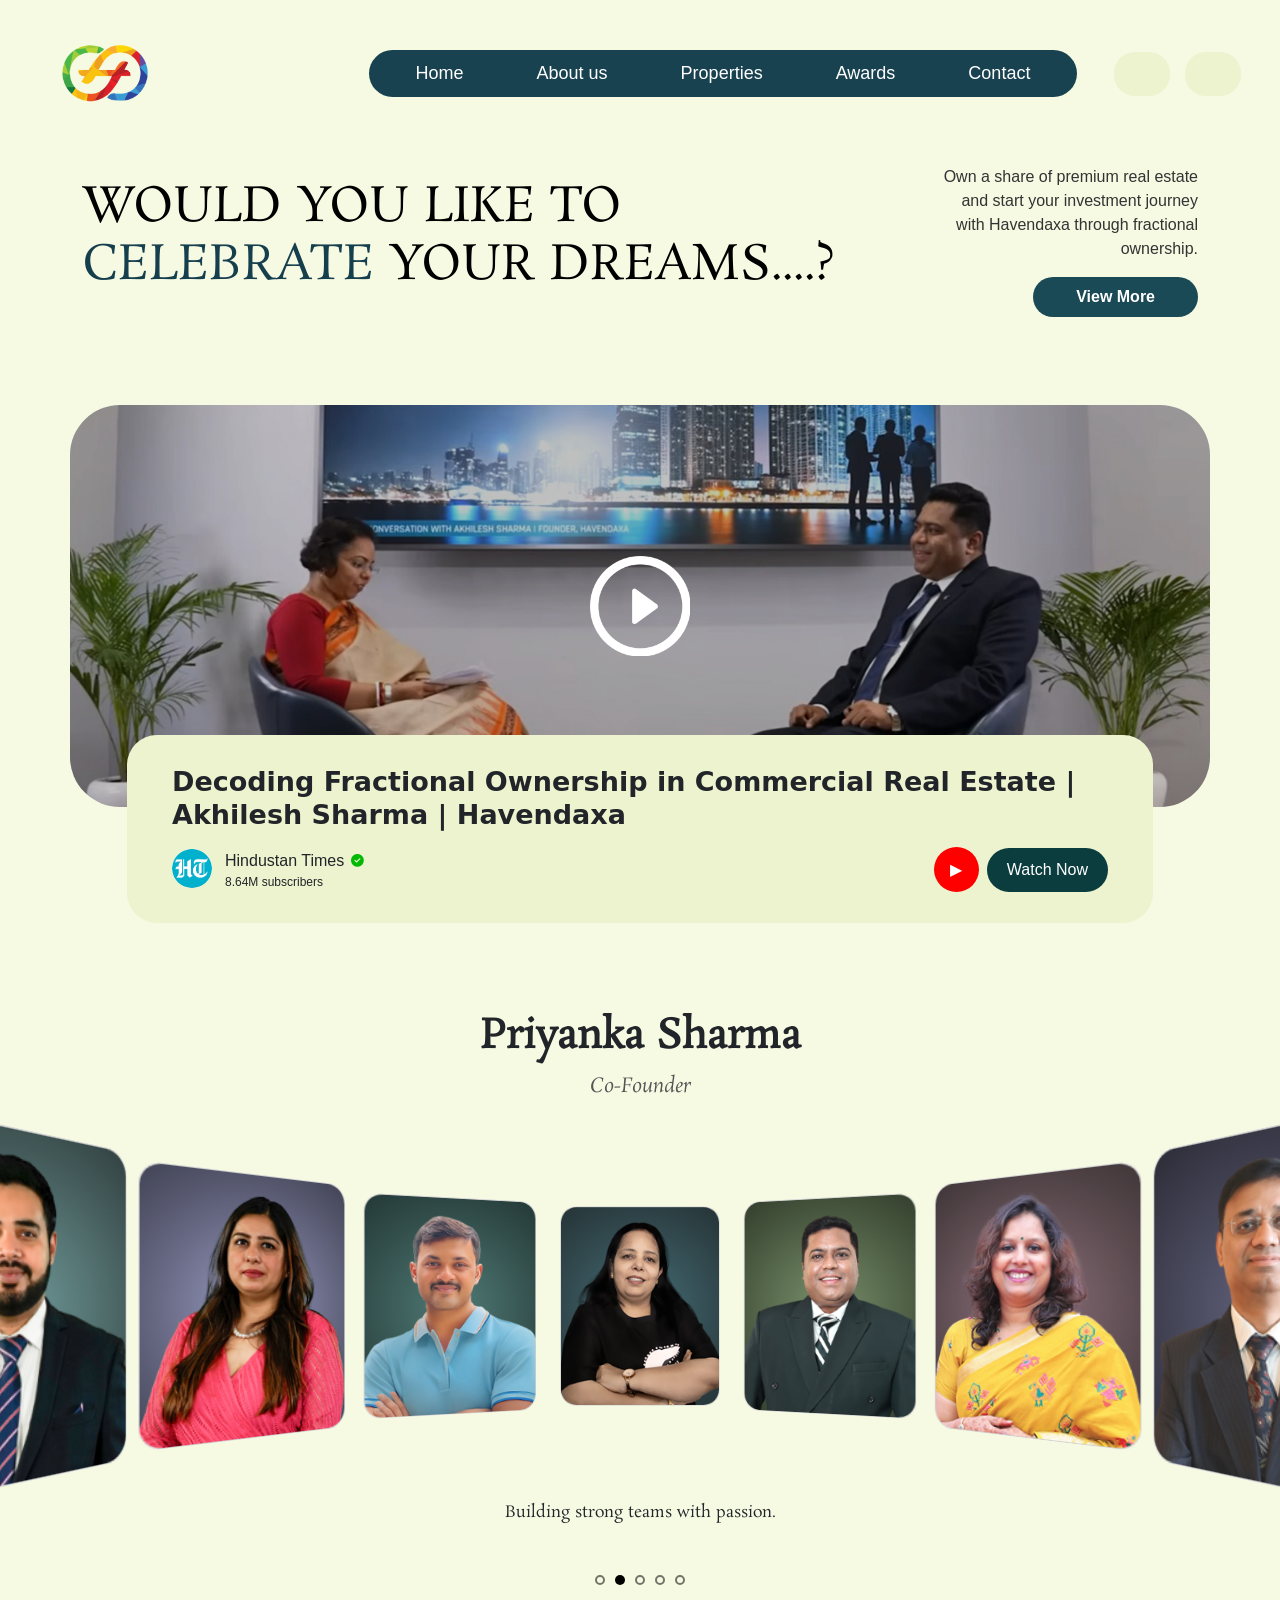
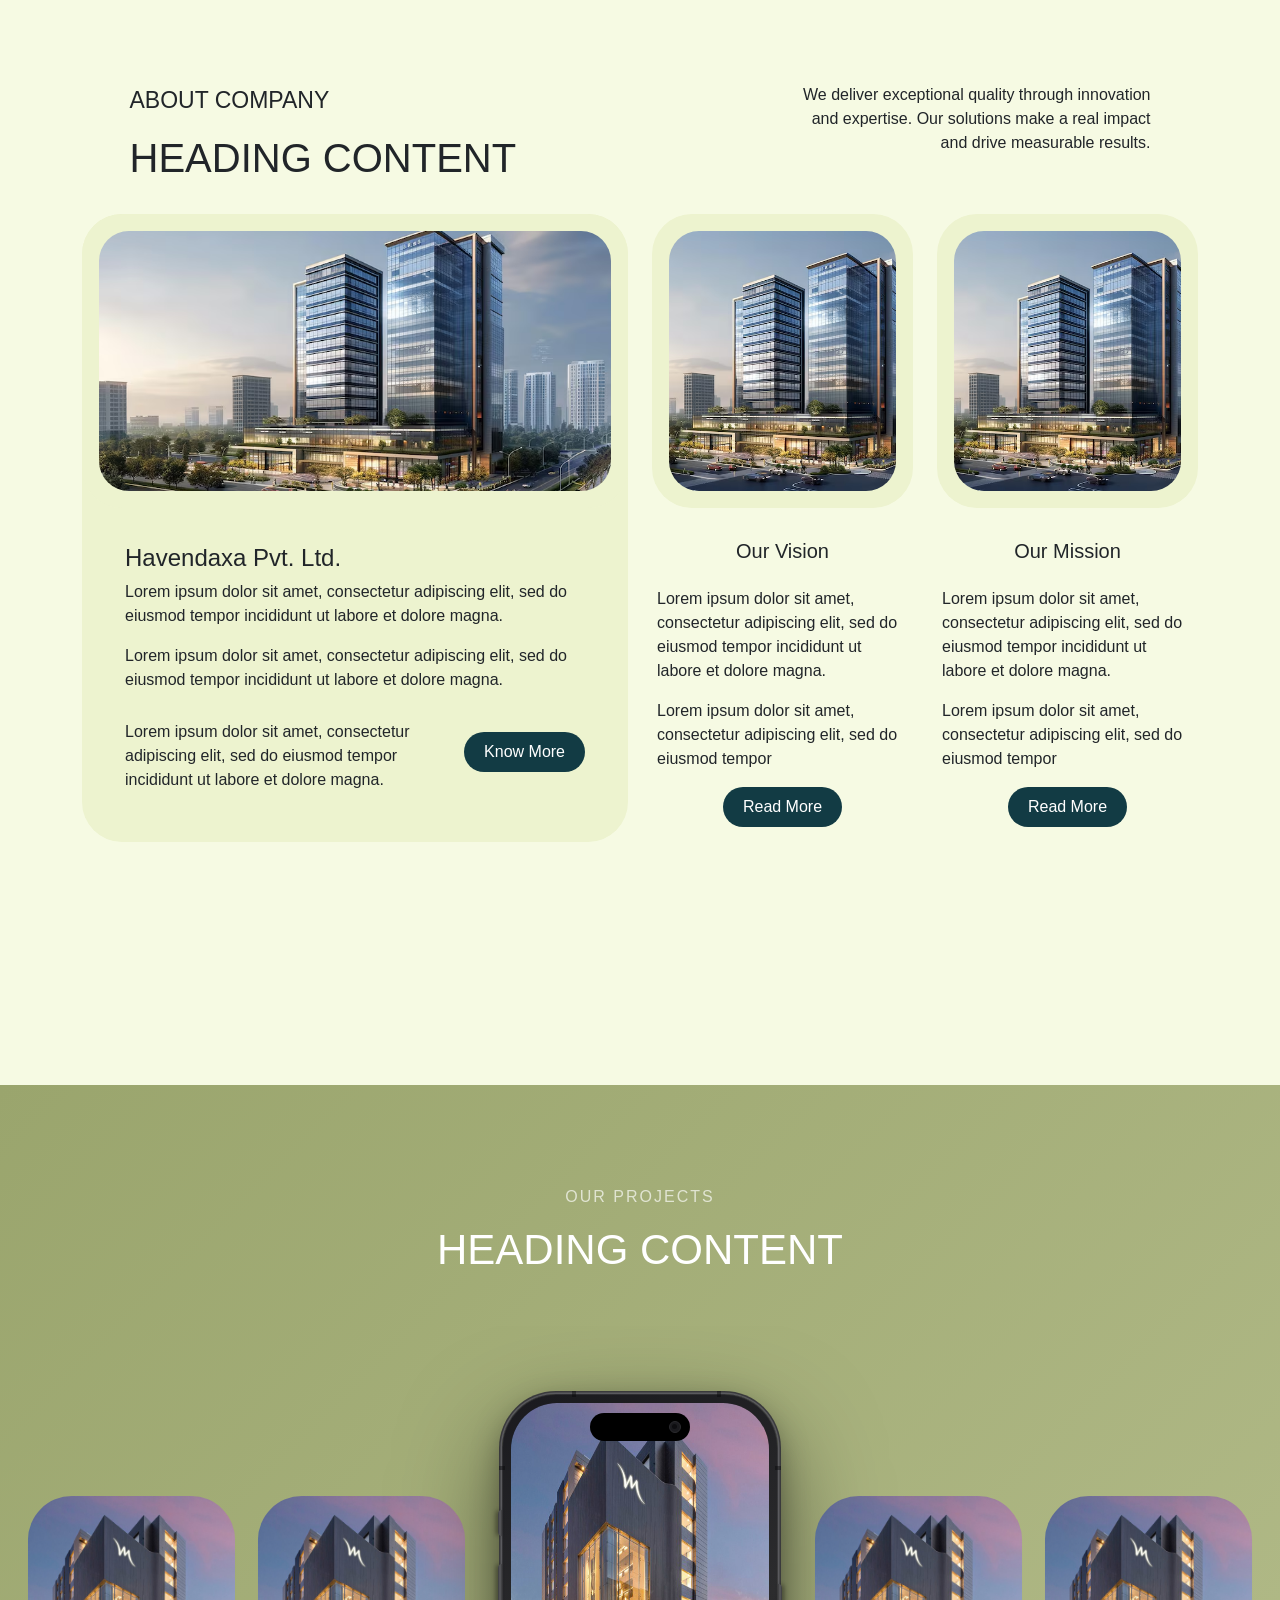
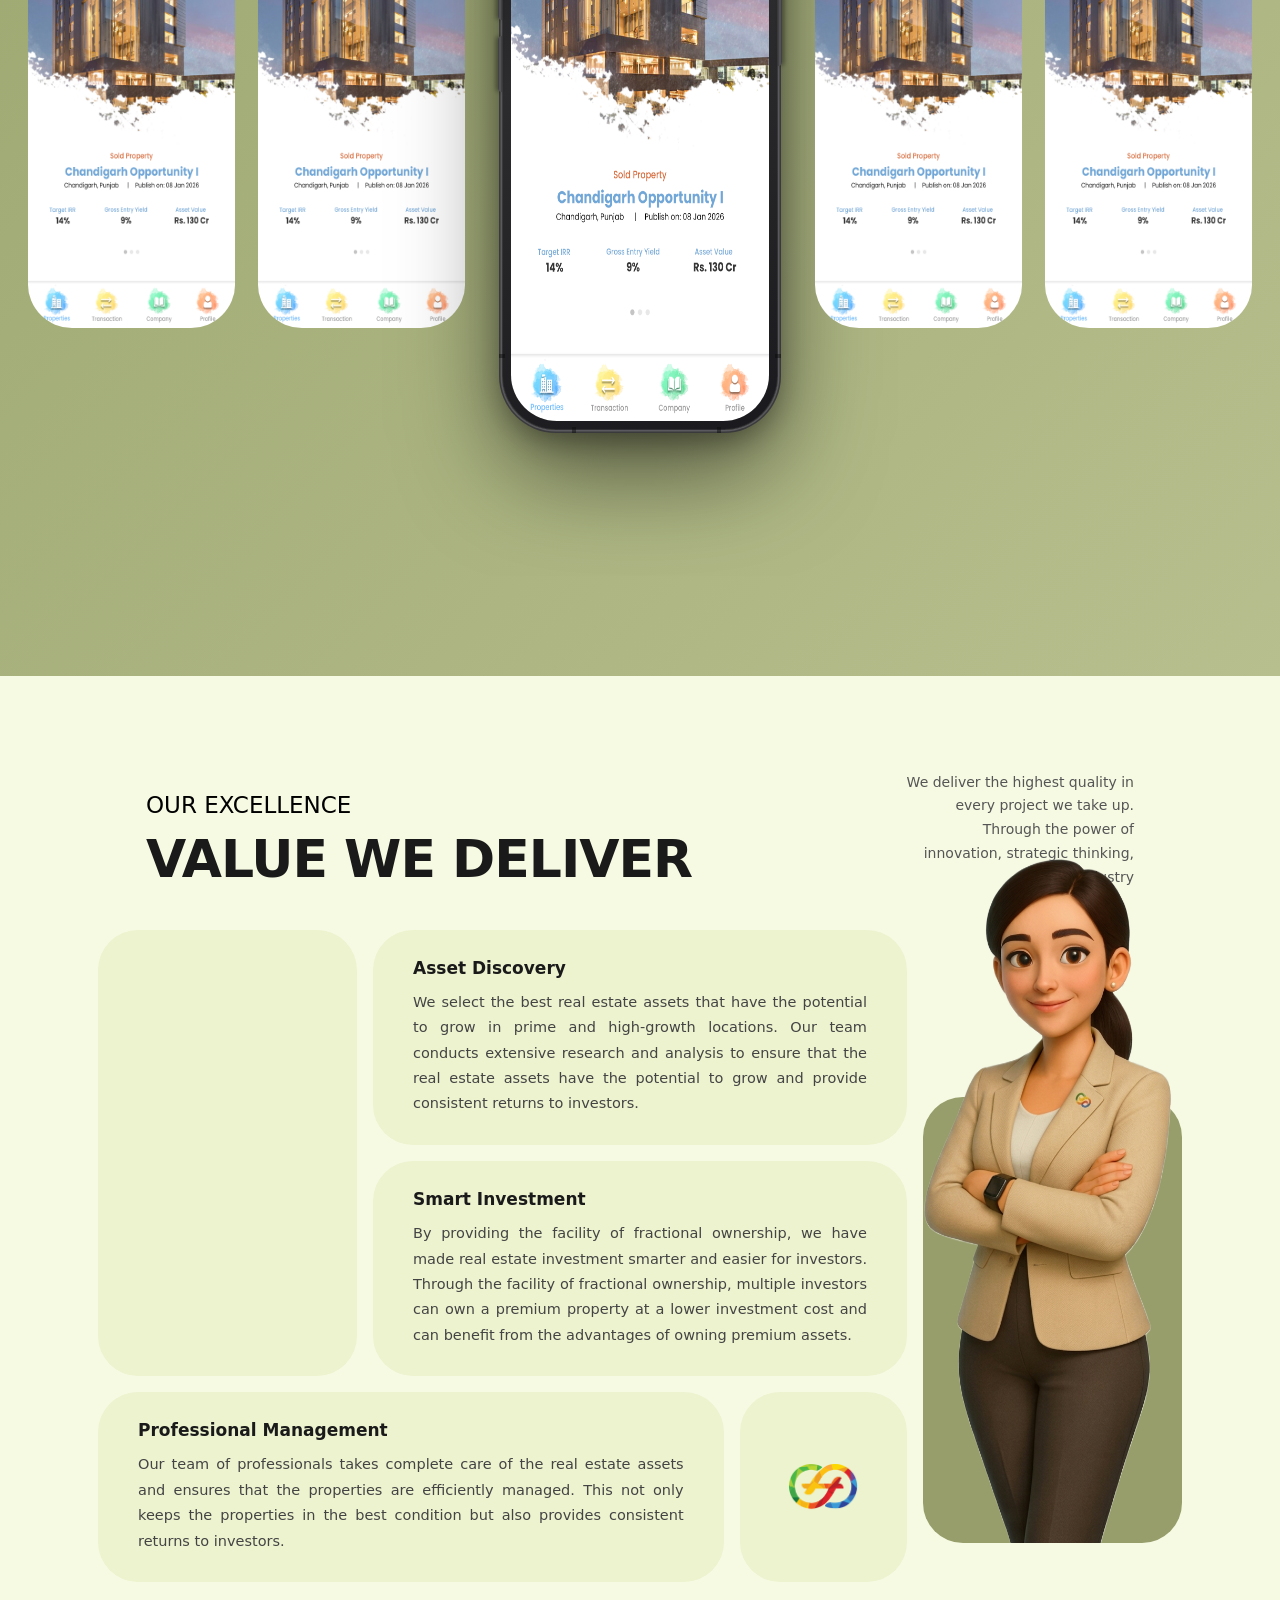
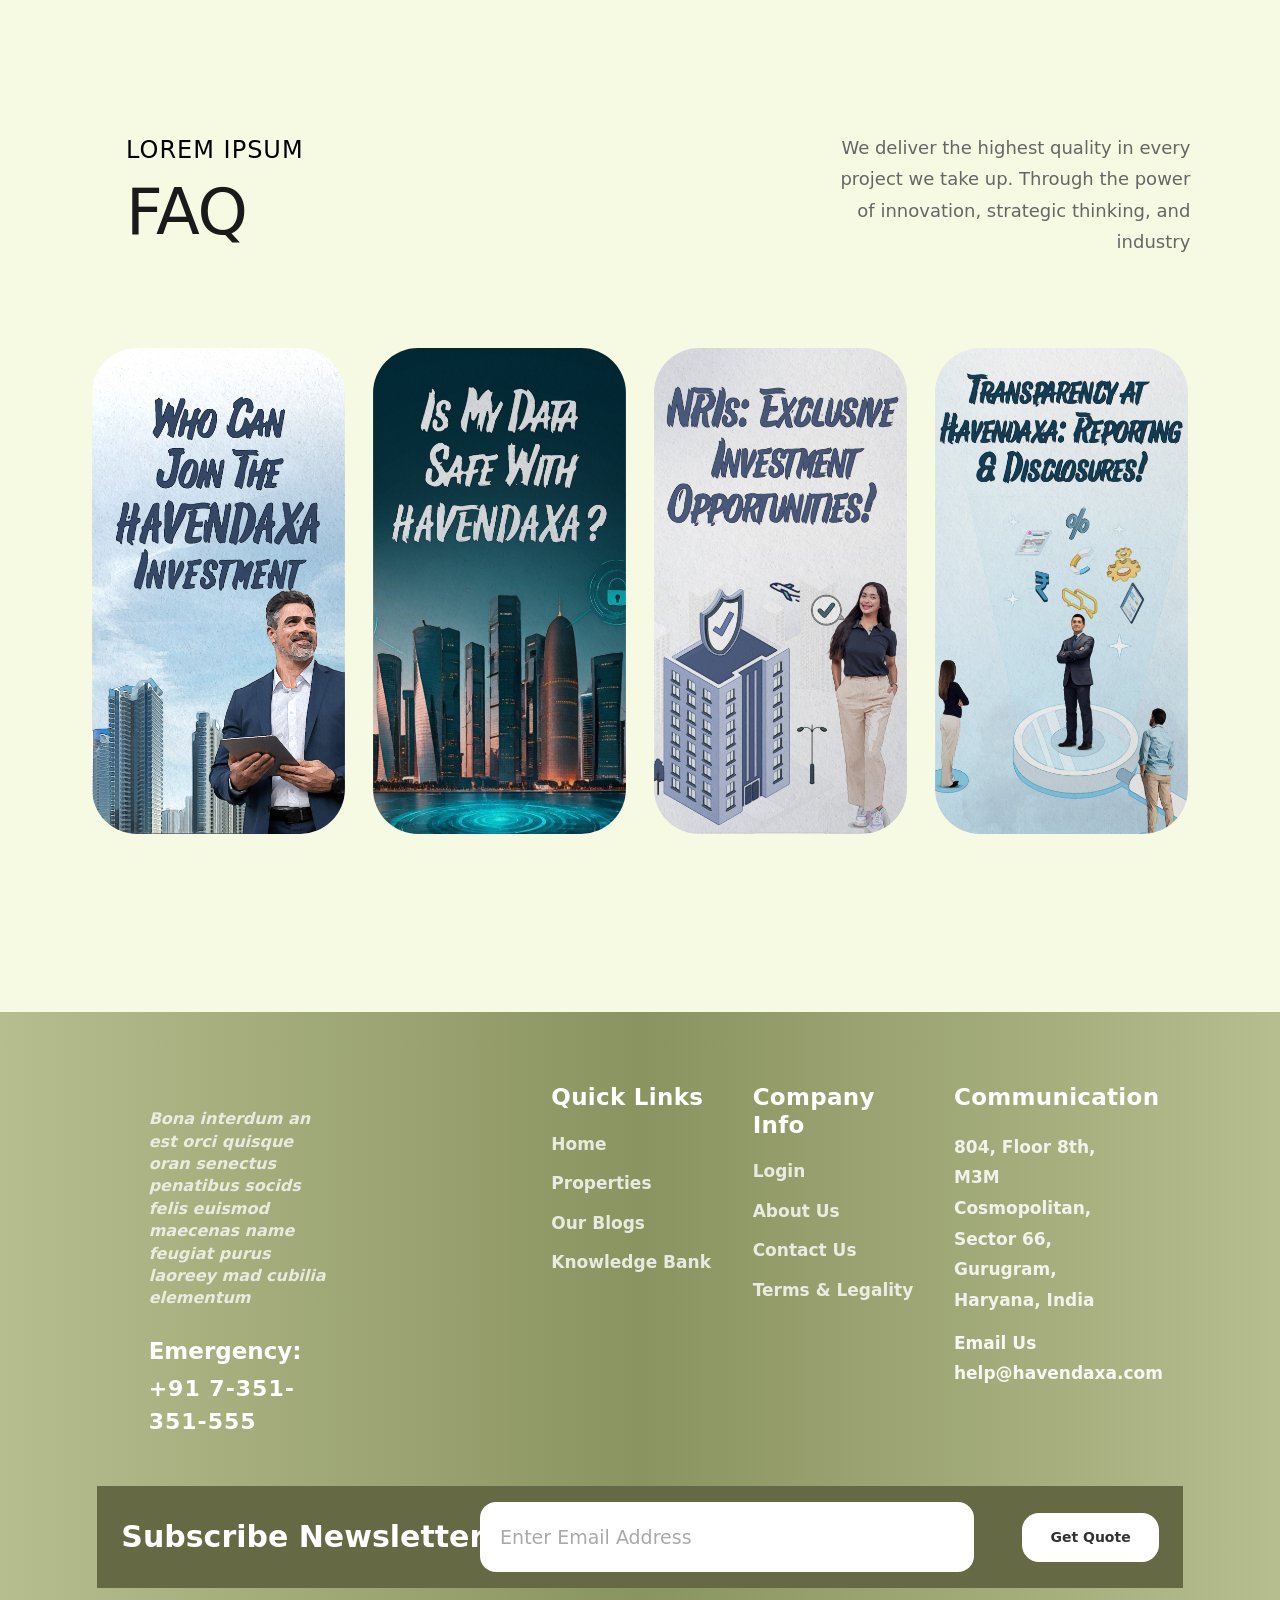
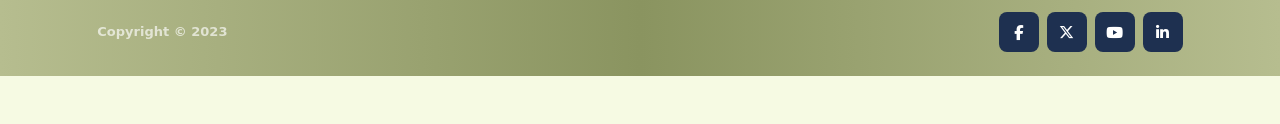
==== index.html @ 91d8195b "Completed Contact page" ====
<!doctype html>
<html lang="en">
  <head>
    <meta charset="UTF-8" />
    <meta name="viewport" content="width=device-width, initial-scale=1.0" />
    <link
      rel="icon"
      href="./assets/images/Havendaxa_logo1.png"
      type="image/png" />
    <link rel="preconnect" href="https://fonts.googleapis.com" />
    <link rel="preconnect" href="https://fonts.gstatic.com" crossorigin />
    <link
      href="https://cdnjs.cloudflare.com/ajax/libs/font-awesome/6.5.0/css/all.min.css"
      rel="stylesheet" />
    <link
      href="https://cdn.jsdelivr.net/npm/bootstrap@5.3.8/dist/css/bootstrap.min.css"
      rel="stylesheet"
      integrity="sha384-sRIl4kxILFvY47J16cr9ZwB07vP4J8+LH7qKQnuqkuIAvNWLzeN8tE5YBujZqJLB"
      crossorigin="anonymous" />
    <link
      href="https://fonts.googleapis.com/css2?family=Almendra+Display&family=Bitcount+Grid+Double:wght@100..900&family=Cookie&family=Emilys+Candy&family=MedievalSharp&family=Mystery+Quest&family=Rosarivo:ital@0;1&family=Satisfy&display=swap"
      rel="stylesheet" />
    <link rel="stylesheet" href="./assets/css/style.css" />
    <title>Team Carousel</title>
  </head>
  <body>
    <div class="navbar navbar-expand-lg navbar-light" id="nav-scroll">
      <!-- Logo LEFT -->
      <a href="./index.html">
        <div class="logo">
          <img
            src="./assets/images/Havendaxa_logo1.png"
            alt="logo"
            draggable="false" /></div
      ></a>

      <!-- Toggle RIGHT -->
      <button
        class="navbar-toggler border-0 shadow-none ms-auto"
        type="button"
        data-bs-toggle="collapse"
        data-bs-target="#menu">
        <span class="navbar-toggler-icon"></span>
      </button>

      <!-- Menu -->
      <div class="collapse navbar-collapse" id="menu">
        <nav class="menu d-flex">
          <a href="">Home</a>
          <a href="./pages/about.html">About us</a>
          <a href="#">Properties</a>
          <a href="./pages/Awards.html">Awards</a>
          <a href="./pages/Contact.html" class="mb-3 mb-md-0">Contact</a>
        </nav>

        <div class="actions d-flex justify-content-center">
          <div class="circle"></div>
          <div class="circle"></div>
        </div>
      </div>
    </div>
    <section class="dream-section py-5">
      <div class="container">
        <div class="row align-items-center">
          <!-- LEFT TEXT -->
          <div class="col-lg-9 text-center text-lg-start mb-4 mb-lg-0">
            <h1 class="dream-title">
              WOULD YOU LIKE TO <br />
              <span>CELEBRATE</span> YOUR DREAMS....?
            </h1>
          </div>

          <!-- RIGHT CONTENT -->
          <div class="col-lg-3 text-center text-lg-end">
            <p class="dream-desc">
              Own a share of premium real estate and start your investment
              journey with Havendaxa through fractional ownership.
            </p>

            <a href="#" class="btn dream-btn mt-3">View More</a>
          </div>
        </div>
      </div>
    </section>

    <!-- ------------------------------------------------------------- -->
    <div class="video-section">
      <!-- Video Container -->
      <div class="video-card" id="videoContainer">
        <!-- Thumbnail -->
        <img
          src="./assets/images/video_thumbnail.jpg"
          class="video-thumbnail"
          id="thumbnail" />

        <!-- Play Button -->
        <div class="play-btn" onclick="playVideo()">
          <img src="./assets/images/play button.png" alt="" />
        </div>
      </div>

      <!-- Info Box -->
      <div class="info-box mx-auto" id="info-box">
        <!-- TOP: Title -->
        <h5 class="mb-3 text-center text-md-start">
          Decoding Fractional Ownership in Commercial Real Estate | Akhilesh
          Sharma | Havendaxa
        </h5>

        <!-- BOTTOM ROW -->
        <div
          class="d-flex flex-row justify-content-between align-items-center ht-stats">
          <!-- LEFT: Channel Info -->
          <div class="d-flex align-items-start gap-2 d1">
            <img src="./assets/images/HT.png" alt="HT" class="HT" />

            <div class="text-start">
              <p class="mb-0">
                Hindustan Times <i class="fa-solid fa-circle-check"></i>
              </p>
              <p class="mb-0 small subs">8.64M subscribers</p>
            </div>
          </div>

          <!-- RIGHT: Buttons -->
          <div class="d-flex align-items-center gap-2 d2">
            <a
              href="https://www.youtube.com/watch?v=tvYAidNdPMs"
              target="_blank"
              class="yt-btn">
              ▶
            </a>

            <a
              href="https://www.youtube.com/watch?v=tvYAidNdPMs"
              target="_blank"
              class="watch-btn">
              Watch Now
            </a>
          </div>
        </div>
      </div>
    </div>
    <!-- -------------------------------------------------------------- -->
    <div class="car-container">
      <h1 id="name">Akhilesh Sharma</h1>
      <p id="role">MD & CEO</p>

      <div class="carousel-container">
        <div class="carousel" id="carousel">
          <div class="card">
            <img src="./assets/images/AS.png" draggable="false" />
          </div>
          <div class="card">
            <img src="./assets/images/PS.png" draggable="false" />
          </div>
          <div class="card">
            <img src="./assets/images/AG.png" draggable="false" />
          </div>
          <div class="card">
            <img src="./assets/images/PA.png" draggable="false" />
          </div>
          <div class="card">
            <img src="./assets/images/VA.png" draggable="false" />
          </div>
          <div class="card">
            <img src="./assets/images/VS.png" draggable="false" />
          </div>
          <div class="card">
            <img src="./assets/images/SA.png" draggable="false" />
          </div>
          <!-- -------------- -->
          <div class="card">
            <img src="./assets/images/AS.png" draggable="false" />
          </div>
          <div class="card">
            <img src="./assets/images/PS.png" draggable="false" />
          </div>
          <div class="card">
            <img src="./assets/images/AG.png" draggable="false" />
          </div>
          <div class="card">
            <img src="./assets/images/PA.png" draggable="false" />
          </div>
          <div class="card">
            <img src="./assets/images/VA.png" draggable="false" />
          </div>
          <div class="card">
            <img src="./assets/images/VS.png" draggable="false" />
          </div>
          <div class="card">
            <img src="./assets/images/SA.png" draggable="false" />
          </div>
        </div>
      </div>

      <p id="desc">
        We deliver exceptional quality through innovation and expertise. Our
        solutions make a real impact and drive measurable results.
      </p>
    </div>
    <div class="dots">
      <span class="dot dot-active"></span>
      <span class="dot"></span>
      <span class="dot"></span>
      <span class="dot"></span>
      <span class="dot"></span>
    </div>

    <!-- ----------------------------------------------------------------------------------------------- -->
    <div class="container py-5 card-sec">
      <div class="row mb-4 d-flex justify-content-center">
        <div class="col-md-7 text-md-start">
          <p class="abt-company">ABOUT COMPANY</p>
          <h2 class="section-title">HEADING CONTENT</h2>
        </div>
        <div class="col-md-4 text-md-end">
          <p class="section-desc">
            We deliver exceptional quality through innovation and expertise. Our
            solutions make a real impact and drive measurable results.
          </p>
        </div>
      </div>

      <div class="row g-4">
        <!-- Main Card -->
        <div class="col-lg-6 card-col active-col">
          <div class="card-custom active" onmouseenter="toggleCard(this)">
            <div class="img-outline">
              <img src="./assets/images/Office Building.avif" alt="building" />
            </div>

            <div class="card-content text-md-start active-card-content">
              <h4 class="mt-3">Havendaxa Pvt. Ltd.</h4>

              <p>
                Lorem ipsum dolor sit amet, consectetur adipiscing elit, sed do
                eiusmod tempor incididunt ut labore et dolore magna.
              </p>
              <p>
                Lorem ipsum dolor sit amet, consectetur adipiscing elit, sed do
                eiusmod tempor incididunt ut labore et dolore magna.
              </p>
              <div class="mt-4 mb-0 main-card">
                <p class="mb-0 col-8 main-card-desc">
                  Lorem ipsum dolor sit amet, consectetur adipiscing elit, sed
                  do eiusmod tempor incididunt ut labore et dolore magna.
                </p>
                <button class="btn-custom main-card-btn mt-3 mb-4">
                  Know More
                </button>
              </div>
            </div>
          </div>
        </div>

        <!-- Vision Card -->
        <div class="col-md-6 col-lg-3 card-col inactive-col">
          <div class="card-custom" onmouseenter="toggleCard(this)">
            <div class="img-outline">
              <img src="./assets/images/Office Building.avif" alt="building" />
            </div>

            <div class="card-content mt-3">
              <h5 class="mb-4">Our Vision</h5>

              <p class="text-md-start">
                Lorem ipsum dolor sit amet, consectetur adipiscing elit, sed do
                eiusmod tempor incididunt ut labore et dolore magna.
              </p>
              <p class="text-md-start">
                Lorem ipsum dolor sit amet, consectetur adipiscing elit, sed do
                eiusmod tempor
              </p>
              <button class="btn-custom">Read More</button>
            </div>
          </div>
        </div>

        <!-- Mission Card -->
        <div class="col-md-6 col-lg-3 card-col inactive-col">
          <div class="card-custom" onmouseenter="toggleCard(this)">
            <div class="img-outline">
              <img src="./assets/images/Office Building.avif" alt="building" />
            </div>

            <div class="card-content mt-3">
              <h5 class="mb-4">Our Mission</h5>

              <p class="text-md-start">
                Lorem ipsum dolor sit amet, consectetur adipiscing elit, sed do
                eiusmod tempor incididunt ut labore et dolore magna.
              </p>
              <p class="text-md-start">
                Lorem ipsum dolor sit amet, consectetur adipiscing elit, sed do
                eiusmod tempor
              </p>
              <button class="btn-custom">Read More</button>
            </div>
          </div>
        </div>
      </div>
    </div>

    <section class="proj-showcase">
      <p class="proj-subtitle">OUR PROJECTS</p>
      <h2 class="proj-title">HEADING CONTENT</h2>

      <div class="proj-slider">
        <div class="proj-track">
          <!-- Hidden on mobile (outermost cards) -->
          <div class="proj-card left-corner-card d-none d-md-block">
            <img src="./assets/images/Card_img.png" />
          </div>

          <!-- Visible on all screens (inner left card) -->
          <div class="proj-card">
            <img src="./assets/images/Card_img.png" />
          </div>

          <!-- CENTER iPhone -->
          <div class="iphone">
            <div class="btn-action"></div>
            <div class="btn-vol-up"></div>
            <div class="btn-vol-down"></div>
            <div class="btn-power"></div>
            <div class="antenna-left-1"></div>
            <div class="antenna-left-2"></div>
            <div class="antenna-right-1"></div>
            <div class="antenna-right-2"></div>
            <div class="antenna-top-1"></div>
            <div class="antenna-top-2"></div>
            <div class="antenna-bottom-1"></div>
            <div class="antenna-bottom-2"></div>
            <div class="screen-bezel">
              <div class="dynamic-island">
                <div class="di-camera"></div>
              </div>
              <div class="hero-image">
                <img src="./assets/images/Card_img.png" alt="Property" />
              </div>
            </div>
          </div>

          <!-- Visible on all screens (inner right card) -->
          <div class="proj-card">
            <img src="./assets/images/Card_img.png" />
          </div>

          <!-- Hidden on mobile (outermost cards) -->
          <div class="proj-card right-corner-card d-none d-md-block">
            <img src="./assets/images/Card_img.png" />
          </div>
        </div>
      </div>
    </section>

    <section class="vwd-section">
      <div class="container-fluid px-4 px-lg-5">
        <!-- Header Row -->
        <div class="row align-items-center mb-4 px-5">
          <div class="col-12 col-lg-7 text-md-start">
            <p class="vwd-subtitle">OUR EXCELLENCE</p>
            <h2 class="vwd-title">VALUE WE DELIVER</h2>
          </div>
          <div class="col-12 col-lg-3 offset-lg-2 text-lg-end mt-3 mt-lg-0">
            <p class="vwd-desc">
              We deliver the highest quality in every project we take up.
              Through the power of innovation, strategic thinking, and industry
            </p>
          </div>
        </div>

        <!-- Main Content Row -->
        <div class="row g-3 align-items-stretch">
          <!-- Left empty card -->
          <div class="col-12 col-md-4 col-lg-3 d-none d-md-block">
            <div class="vwd-card vwd-card--empty h-100"></div>
          </div>

          <!-- Middle cards column -->
          <div class="col-12 col-md-8 col-lg-6">
            <div class="row g-3">
              <div class="col-12">
                <div class="vwd-card">
                  <h5 class="vwd-card__title text-md-start">Asset Discovery</h5>
                  <p class="vwd-card__text">
                    We select the best real estate assets that have the
                    potential to grow in prime and high-growth locations. Our
                    team conducts extensive research and analysis to ensure that
                    the real estate assets have the potential to grow and
                    provide consistent returns to investors.
                  </p>
                </div>
              </div>
              <div class="col-12">
                <div class="vwd-card">
                  <h5 class="vwd-card__title text-md-start">
                    Smart Investment
                  </h5>
                  <p class="vwd-card__text">
                    By providing the facility of fractional ownership, we have
                    made real estate investment smarter and easier for
                    investors. Through the facility of fractional ownership,
                    multiple investors can own a premium property at a lower
                    investment cost and can benefit from the advantages of
                    owning premium assets.
                  </p>
                </div>
              </div>
            </div>
          </div>

          <!-- Right character image -->
          <div class="col-12 col-lg-3 d-none d-lg-block">
            <div class="vwd-character-wrap">
              <img
                src="./assets/images/Character_img.png"
                alt="Character"
                class="vwd-character-img" />
            </div>
          </div>
        </div>

        <!-- Bottom Row -->
        <div class="row g-3 mt-0">
          <!-- Professional Management wide card -->
          <div class="col-12 col-md-8 col-lg-7">
            <div class="vwd-card">
              <h5 class="vwd-card__title text-md-start">
                Professional Management
              </h5>
              <p class="vwd-card__text">
                Our team of professionals takes complete care of the real estate
                assets and ensures that the properties are efficiently managed.
                This not only keeps the properties in the best condition but
                also provides consistent returns to investors.
              </p>
            </div>
          </div>

          <!-- Logo card -->
          <div class="col-6 col-md-3 col-lg-2">
            <div
              class="vwd-card vwd-card--logo h-100 d-flex align-items-center justify-content-center">
              <img
                src="./assets/images/Havendaxa_logo1.png"
                alt="Logo"
                class="vwd-logo-img" />
            </div>
          </div>
        </div>
      </div>
    </section>

    <section class="faq-section">
      <div class="container-fluid px-4 px-lg-5">
        <!-- Header -->
        <div class="row align-items-start mb-5 px-5">
          <div class="col-12 col-lg-6 text-md-start">
            <p class="faq-subtitle">LOREM IPSUM</p>
            <h2 class="faq-title">FAQ</h2>
          </div>
          <div class="col-12 col-lg-4 offset-lg-2 text-lg-end mt-2 mt-lg-0">
            <p class="faq-desc">
              We deliver the highest quality in every project we take up.
              Through the power of innovation, strategic thinking, and industry
            </p>
          </div>
        </div>

        <!-- Cards Row -->
        <div class="faq-cards-wrapper position-relative">
          <div
            class="row g-0 align-items-center justify-content-around d-flex flex-wrap flex-md-nowrap">
            <!-- Card 1  -->
            <div class="col-6 col-md-3 col-lg-3">
              <div class="faq-card faq-card--img">
                <img
                  src="./assets/images/card1.jpg"
                  alt="Who Can Join"
                  class="faq-card__img" />
                <!-- Bottom half: text + button -->
                <div class="faq-card__body">
                  <div class="faq-card__watch d-flex gap-2 mb-3">
                    <button class="faq-watch-btn flex-grow-1">Watch Now</button>
                    <button class="faq-plus-btn">+</button>
                  </div>
                  <h6 class="faq-card__body-title text-start px-3">
                    Lorem ipsum dolor sit amet
                  </h6>
                  <p class="faq-card__body-text text-start px-3">
                    Lorem ipsum dolor sit amet, consectetur adipiscing elit, sed
                    do eiusmod tempor incididunt ut labore et dolore magna
                    aliqua. Quis ipsum suspendisse ultrices gravida. Risus
                    commodo viverra maecenas accumsan lacus vel facilisis.
                  </p>
                  <p class="faq-card__body-text text-start px-3">
                    Lorem ipsum dolor sit amet, consectetur adipiscing elit,
                  </p>
                </div>
              </div>
            </div>

            <!-- Card 2  -->
            <div class="col-10 col-md-3 col-lg-3">
              <!-- Top half: image -->
              <div class="faq-card faq-card--img">
                <img
                  src="./assets/images/card2.jpg"
                  alt="Havendaxa"
                  class="faq-card__img" />

                <!-- Bottom half: text + button -->
                <div class="faq-card__body">
                  <div class="faq-card__watch d-flex gap-2 mb-3">
                    <button class="faq-watch-btn flex-grow-1">Watch Now</button>
                    <button class="faq-plus-btn">+</button>
                  </div>
                  <h6 class="faq-card__body-title text-start px-3">
                    Lorem ipsum dolor sit amet
                  </h6>
                  <p class="faq-card__body-text text-start px-3">
                    Lorem ipsum dolor sit amet, consectetur adipiscing elit, sed
                    do eiusmod tempor incididunt ut labore et dolore magna
                    aliqua. Quis ipsum suspendisse ultrices gravida. Risus
                    commodo viverra maecenas accumsan lacus vel facilisis.
                  </p>
                  <p class="faq-card__body-text text-start px-3">
                    Lorem ipsum dolor sit amet, consectetur adipiscing elit,
                  </p>
                </div>
              </div>
            </div>

            <!-- Card 3  -->
            <div class="col-6 col-md-3 col-lg-3">
              <div class="faq-card faq-card--img">
                <img
                  src="./assets/images/card3.jpg"
                  alt="NRIs Investment"
                  class="faq-card__img" />
                <!-- Bottom half: text + button -->
                <div class="faq-card__body">
                  <div class="faq-card__watch d-flex gap-2 mb-3">
                    <button class="faq-watch-btn flex-grow-1">Watch Now</button>
                    <button class="faq-plus-btn">+</button>
                  </div>
                  <h6 class="faq-card__body-title text-start px-3">
                    Lorem ipsum dolor sit amet
                  </h6>
                  <p class="faq-card__body-text text-start px-3">
                    Lorem ipsum dolor sit amet, consectetur adipiscing elit, sed
                    do eiusmod tempor incididunt ut labore et dolore magna
                    aliqua. Quis ipsum suspendisse ultrices gravida. Risus
                    commodo viverra maecenas accumsan lacus vel facilisis.
                  </p>
                  <p class="faq-card__body-text text-start px-3">
                    Lorem ipsum dolor sit amet, consectetur adipiscing elit,
                  </p>
                </div>
              </div>
            </div>

            <!-- Card 4  -->
            <div class="col-6 col-md-3 col-lg-3">
              <div class="faq-card faq-card--img">
                <img
                  src="./assets/images/card4.jpg"
                  alt="Transparency"
                  class="faq-card__img" />
                <!-- Bottom half: text + button -->
                <div class="faq-card__body">
                  <div class="faq-card__watch d-flex gap-2 mb-3">
                    <button class="faq-watch-btn flex-grow-1">Watch Now</button>
                    <button class="faq-plus-btn">+</button>
                  </div>
                  <h6 class="faq-card__body-title text-start px-3">
                    Lorem ipsum dolor sit amet
                  </h6>
                  <p class="faq-card__body-text text-start px-3">
                    Lorem ipsum dolor sit amet, consectetur adipiscing elit, sed
                    do eiusmod tempor incididunt ut labore et dolore magna
                    aliqua. Quis ipsum suspendisse ultrices gravida. Risus
                    commodo viverra maecenas accumsan lacus vel facilisis.
                  </p>
                  <p class="faq-card__body-text text-start px-3">
                    Lorem ipsum dolor sit amet, consectetur adipiscing elit,
                  </p>
                </div>
              </div>
            </div>
          </div>
        </div>
      </div>
    </section>

    <footer class="ftr-section">
      <div class="container-fluid px-4 px-lg-5">
        <!-- Top Row -->
        <div class="row ftr-top py-5 g-4">
          <!-- Col 1 — Brand -->
          <div class="col-12 col-md-6 col-lg-2 text-md-start mt-5 offset-lg-1">
            <p class="ftr-tagline">
              Bona interdum an est orci quisque oran senectus penatibus socids
              felis euismod maecenas name feugiat purus laoreey mad cubilia
              elementum
            </p>
            <div class="ftr-emergency mt-4">
              <p class="ftr-emergency__label">Emergency:</p>
              <p class="ftr-emergency__number">+91 7-351-351-555</p>
            </div>
          </div>

          <!-- Col 2 — Quick Links -->
          <div class="col-6 col-md-3 col-lg-2 offset-lg-2 text-start">
            <h6 class="ftr-col-title">Quick Links</h6>
            <ul class="ftr-links">
              <li><a href="#">Home</a></li>
              <li><a href="#">Properties</a></li>
              <li><a href="./pages/Blogs.html">Our Blogs</a></li>
              <li><a href="#">Knowledge Bank</a></li>
            </ul>
          </div>

          <!-- Col 3 — Company Info -->
          <div class="col-6 col-md-3 col-lg-2 text-start">
            <h6 class="ftr-col-title">Company Info</h6>
            <ul class="ftr-links">
              <li><a href="#">Login</a></li>
              <li><a href="#">About Us</a></li>
              <li><a href="#">Contact Us</a></li>
              <li><a href="#">Terms &amp; Legality</a></li>
            </ul>
          </div>

          <!-- Col 4 — Communication -->
          <div class="col-12 col-md-6 col-lg-2 text-start">
            <h6 class="ftr-col-title">Communication</h6>
            <p class="ftr-address">
              804, Floor 8th, M3M Cosmopolitan,<br />Sector 66, Gurugram,<br />Haryana,
              India
            </p>
            <p class="ftr-email-label mt-3">Email Us</p>
            <p class="ftr-email">help@havendaxa.com</p>
          </div>
        </div>

        <!-- Newsletter Bar -->
        <div
          class="ftr-newsletter d-flex flex-column flex-md-row align-items-center gap-3 gap-md-5 px-4 py-3 mb-4 col-md-11">
          <h5 class="ftr-newsletter__title mb-0">Subscribe Newsletter</h5>
          <input
            type="email"
            class="ftr-newsletter__input"
            placeholder="Enter Email Address" />
          <button class="ftr-newsletter__btn">Get Quote</button>
        </div>

        <!-- Bottom Bar -->
        <div
          class="ftr-bottom d-flex flex-column flex-md-row align-items-center justify-content-between pb-4 gap-3 col-11">
          <p class="ftr-copyright mb-0">Copyright &copy; 2023</p>
          <div class="ftr-socials d-flex gap-2">
            <a href="#" class="ftr-social-btn"
              ><i class="fab fa-facebook-f"></i
            ></a>
            <a href="#" class="ftr-social-btn"
              ><i class="fab fa-x-twitter"></i
            ></a>
            <a href="#" class="ftr-social-btn"
              ><i class="fab fa-youtube"></i
            ></a>
            <a href="#" class="ftr-social-btn"
              ><i class="fab fa-linkedin-in"></i
            ></a>
          </div>
        </div>
      </div>
    </footer>
    <script src="./assets/js/script.js"></script>
    <script></script>
    <script
      src="https://cdn.jsdelivr.net/npm/@popperjs/core@2.11.8/dist/umd/popper.min.js"
      integrity="sha384-I7E8VVD/ismYTF4hNIPjVp/Zjvgyol6VFvRkX/vR+Vc4jQkC+hVqc2pM8ODewa9r"
      crossorigin="anonymous"></script>
    <script
      src="https://cdn.jsdelivr.net/npm/bootstrap@5.3.8/dist/js/bootstrap.min.js"
      integrity="sha384-G/EV+4j2dNv+tEPo3++6LCgdCROaejBqfUeNjuKAiuXbjrxilcCdDz6ZAVfHWe1Y"
      crossorigin="anonymous"></script>
  </body>
</html>
---- assets/css/style.css ----
body {
  font-family: Arial;

  text-align: center;
}
@media screen and (max-width: 768px) {
  body {
    overflow-x: hidden;
  }
}
body {
  margin: 0;
  background: #f6fae3;
}
/* Navbar layout */

.navbar {
  margin-top: 30px;
  padding: 20px 20px;
  position: sticky;
  top: 0;
  z-index: 2000;
  background: #f6fae3;
  transition: padding 0.3s ease;
}
.scrolled {
  background: #edf3cf;
  padding: 20px 20px;
}

/* Logo */
.logo img {
  width: 70px;
  scale: 1.25;
}
.logo {
  margin-left: 50px;
}

/* Center pill menu */
.menu {
  background-color: #16404efc;
  padding: 10px 47px;
  border-radius: 50px;
  gap: 73px;
  margin-left: 60px;
}

/* Links */
.menu a {
  color: #fff;
  text-decoration: none;
  font-size: 18px;
  transition: 0.3s;
}

.menu a:hover {
  opacity: 0.7;
}

/* Right circles */
.actions {
  gap: 15px;
}

.circle {
  width: 56px;
  height: 44px;
  background-color: #edf3cf;
  border-radius: 21px;
}
.car-container {
  margin-top: 50px;
  overflow-x: hidden;
}
@media (min-width: 991px) {
  #menu {
    margin-left: 150px;
    display: flex !important;
    align-items: center;
    justify-content: space-around;
  }
}
@media (max-width: 1200px) {
  .menu {
    gap: 30px;
    margin-left: 80px;
  }
  #menu {
    margin-left: 0px;
  }
}
@media (max-width: 1015px) {
  .menu {
    gap: 20px;
    margin-left: 45px;
  }
}
/* ---------------------------------------------------------------------------------------- */
.dream-section {
  background-color: #f6fae3;
}

/* Big Heading */
.dream-title {
  font-family: "Rosarivo", serif;
  font-size: 48px;
  font-weight: 500;
  line-height: 1.2;
  color: #000;
}

.dream-title span {
  color: #163f4e;
}

/* Right Text */
.dream-desc {
  font-size: 16px;
  color: #333;
  max-width: 400px;
  margin: 0 auto;
}

@media (min-width: 992px) {
  .dream-desc {
    margin: 0;
  }
}

/* Button */
.dream-btn {
  background-color: #1b4a57;
  color: #fff;
  padding: 7px 42px;
  border-radius: 50px;
  font-weight: 600;
  text-decoration: none;
  font-family: sans-serif;
}

.dream-btn:hover {
  background-color: #123640;
  color: #fff;
}

/* Responsive tweaks */
@media (max-width: 768px) {
  .dream-title {
    font-size: 32px;
  }

  .dream-desc {
    font-size: 14px;
  }
}

/* ---------------------------------------------------------------------------------------- */
.video-section {
  padding: 40px 70px;
  width: auto;
}
@media (max-width: 500px) {
  .video-section {
    padding: 20px 14px;
  }
}

.video-card {
  position: relative;
  border-radius: 50px;
  width: 100%;
  height: 100%;
}

.video-thumbnail {
  width: 100%;
  height: 100%;
  object-fit: cover;
  border-radius: 50px;
}

.play-btn {
  position: absolute;
  top: 50%;
  left: 50%;
  transform: translate(-50%, -50%);

  border-radius: 50%;
  display: flex;
  justify-content: center;
  align-items: center;
  cursor: pointer;
  transition: 0.3s;
}
.play-btn img {
  width: 100px;
  height: 100px;
}

.play-btn:hover {
  transform: translate(-50%, -50%) scale(1.1);
}

.play-btn i {
  font-size: 30px;
  color: #000;
}

.info-box {
  background: #edf3cf;
  border-radius: 30px;
  margin-top: -72px;
  padding: 31px 45px;
  width: 90%;
  position: relative;
}
.info-box h5 {
  font-size: 27px;
  font-family: system-ui;
  font-weight: 600;
}
.HT {
  width: 40px;
  background-color: #fff;
  border-radius: 50%;
  margin-right: 5px;
}
.fa-circle-check {
  color: #01b802;
  scale: 0.8;
}
.subs {
  font-size: 12px;
}

.watch-btn {
  background: #0b3d3f;
  color: white;
  border-radius: 30px;
  padding: 10px 20px;
  text-decoration: none;
  display: inline-flex;
  align-items: center;
  gap: 10px;
}

.yt-btn {
  background: red;
  color: white;
  border-radius: 50%;
  width: 45px;
  height: 45px;
  display: flex;
  align-items: center;
  justify-content: center;
  text-decoration: none;
}

iframe {
  border-radius: 30px;
}
.video-frame {
  width: 100%;
  height: 526px;
}
@media (max-width: 500px) {
  .video-section {
    padding: 20px 14px;
  }
  .video-thumbnail {
    border-radius: 20px;
    height: 183px;
  }
  .info-box {
    border-radius: 20px;
    padding: 12px 6px;
    margin-top: -50px;
  }
  .info-box h5 {
    font-size: 14px;
  }

  .ht-stats .d1 {
    width: auto;
  }
  .ht-stats .d2 {
    width: 37%;
  }
  .watch-btn {
    padding: 11px 10px;
    font-size: 11px;
  }
  .yt-btn {
    width: 35px;
    height: 35px;
  }
  .video-frame {
    height: 208px;
  }
  .play-btn img {
    scale: 0.7;
  }
}
/* ----------------------------------------------------------------------------------------- * */
/* Perspective gives 3D depth */
.carousel-container {
  width: 100%;
  height: 430px;
  display: flex;
  justify-content: center;
  align-items: center;
  perspective: 620px;
  transform-origin: center center;

  overflow: hidden;
}

.carousel {
  width: 200px;
  height: 250px;
  position: relative;
  transform-style: preserve-3d;
  transition: transform 1s;
  transform-origin: center center;
  margin: 0 auto;
  scale: 1.42;
}

/* Cards positioned in circle */
.card {
  position: absolute;
  width: 200px;
  height: 250px;
  border-radius: 20px;
  overflow: hidden;
  left: 0;
  top: 0;
}

/* Images */
.card img {
  width: 100%;
  height: 100%;
  object-fit: cover;
}

#desc {
  width: 350px;
  margin: 0 auto;
  font-family: "Rosarivo", cursive;
  position: relative;
  top: -20px;
}

#name,
#role {
  font-family: "Rosarivo", cursive;
  font-weight: 400;
  font-style: normal;
}
#name {
  font-weight: 600;
  font-size: 40px;
  margin-bottom: 10px;
}
#role {
  font-size: 20px;
  color: #555;
  margin-bottom: -10px;
  font-style: italic;
}

@media (max-width: 400px) {
  .carousel-container {
    scale: 1.04;
    margin: 0 auto;
  }
  .carousel {
    scale: 1;
  }
  .logo img {
    scale: 1;
  }
  .logo {
    margin-left: 15px;
  }
}

.carousel {
  transition: transform 0.7s ease-in-out;
}
@media (min-width: 1700px) {
  .carousel {
    scale: 1.57;
  }
  .carousel-container {
    height: 500px;
  }
}
@media (min-width: 1920px) {
  .carousel {
    scale: 1.78;
  }
  .carousel-container {
    height: 600px;
  }
}
@media (max-width: 990px) {
  /* Collapse menu container */
  #menu {
    margin-left: 0;
    flex-direction: column;
    align-items: center;
    justify-content: center;
    background: #f6fae3;
    position: absolute;
    top: 100%;
    left: 0;
    width: 100%;
  }

  /* Remove pill style */
  .menu {
    background: none;
    padding: 0;
    border-radius: 0;
    flex-direction: column;
    gap: 20px;
    margin-left: 0;
  }

  /* Links styling */
  .menu a {
    color: #333;
    font-size: 20px;
  }

  /* Hide right circles (like your reference UI) */
  .actions {
    display: none;
  }
  .circle {
    display: none;
  }

  /* Navbar spacing fix */
  .navbar {
    padding: 15px 20px;
    margin-top: 15px;
  }

  /* Logo alignment */
  .logo {
    margin-left: 0;
  }

  /* Make toggler align right */
  .navbar-toggler {
    margin-left: auto;
  }
}

.dots {
  margin-top: 30px;
  margin-bottom: 50px;
  display: flex;
  justify-content: center;
  gap: 10px;
}

.dot {
  width: 10px;
  height: 10px;
  border-radius: 50%;
  background: transparent;
  transition: all 0.4s ease;
  border: 2px solid #00000088;
}

.dot-active {
  background: #000000;
}
/* -------------------------------------------------------------------------------------------- */
.card-sec {
  margin-bottom: 50px;
  height: auto;
  min-height: 1000px;
}
.section-title {
  font-size: 40px;
}
.abt-company {
  font-size: 23px;
}
.card-custom {
  border-radius: 40px;

  border: none;
  padding: 0px;
  cursor: pointer;
  transition: all 0.3s ease;
  height: 100%;
}
.img-outline {
  background-color: #edf3cf; /* outer light border */
  padding: 17px; /* creates the outline thickness */
  border-radius: 40px; /* outer curve */
}

.img-outline img {
  width: 100%;
  height: 260px;
  object-fit: cover;
  border-radius: 30px; /* inner curve */
  display: block;
}
.card-custom img {
  border-radius: 30px;
  width: 100%;
  height: 260px;
}
.card-content {
  padding: 15px 5px;
}
.btn-custom {
  background: #123b44;
  color: #fff;
  border-radius: 25px;
  padding: 8px 20px;
  border: none;
}
.active {
  background: #edf3cf;
}
.main-card {
  display: flex;
  align-items: center;
  justify-content: space-between;
}
.active-card-content {
  padding: 20px 43px;
  transition: all 0.4s ease;
}
.card-custom.active .collapse-content {
  display: block;
}

@media (max-width: 568px) {
  .card-content {
    padding: 20px 25px;
  }
  .active-card-content {
    padding: 20px 25px;
    transition: all 0.4s ease;
  }

  .main-card {
    flex-direction: column;
    gap: 20px;
  }
}
@media (max-width: 768px) {
  .section-title {
    font-size: 28px;
  }
}
.card-col {
  transition:
    flex-basis 0.6s ease,
    max-width 0.6s ease;
}
/* Expanded card */
.card-col.active-col {
  flex: 0 0 50%;
  max-width: 50%;
}

/* Collapsed cards */
.card-col.inactive-col {
  flex: 0 0 25%;
  max-width: 25%;
}

/* On smaller screens reset */
@media (max-width: 992px) {
  .card-col,
  .card-col.active-col,
  .card-col.inactive-col {
    flex: 0 0 100%;
    max-width: 100%;
  }
}

/* ------------------------------------------------------------------------------------ */
.proj-showcase {
  background: linear-gradient(135deg, #9aa56d, #b7bf8e);
  padding: 100px 0;
  overflow: hidden;

  width: 100%;
}

.proj-subtitle {
  color: #ffffffaa;
  letter-spacing: 2px;
}

.proj-title {
  color: white;
  font-size: 42px;
  margin-bottom: 50px;
}

/* SLIDER */
.proj-slider {
  position: relative;
  width: 100%;
  overflow: hidden;
  padding: 2px;
  height: 850px;
  padding-top: 68px;
}

.proj-track {
  display: flex;
  justify-content: center;
  align-items: center;
  gap: 11px;
  transition: transform 0.6s ease;
}

/* CARD BASE */
.proj-card {
  width: 320px;
  height: 540px;
  border-radius: 55px;
  overflow: hidden;
  transition: all 0.5s ease;
  transform: scale(0.8);
}
.right-corner-card {
  margin-left: -40px;
}
.left-corner-card {
  margin-right: -40px;
}
.proj-card img {
  width: 100%;
  height: 100%;
  object-fit: fill;
}

/* CENTER ACTIVE */
.proj-active {
  transform: scale(1);
  opacity: 1;
}
.proj-card,
.screen-bezel {
  overflow: hidden;
  position: relative;
}

.proj-card img,
.hero-image img {
  width: 100%;
  height: 100%;
  object-fit: fill;
  position: absolute;
  top: 0;
  left: 0;
}

/* --------------------------------------------------------------------------------------------------------------------- */
.iphone {
  position: relative;
  width: 340px;
  height: 636px;
  background: linear-gradient(160deg, #1a1a1e 0%, #2c2c2e 40%, #1a1a1e 100%);
  border-radius: 54px;
  box-shadow:
    0 0 0 1.5px #5a5a5e,
    0 0 0 3px #3a3a3c,
    inset 0 0 0 1px rgba(255, 255, 255, 0.08),
    0 40px 100px rgba(0, 0, 0, 0.55),
    0 10px 30px rgba(0, 0, 0, 0.35);
}

.screen-bezel {
  position: absolute;
  top: 9px;
  left: 9px;
  right: 9px;
  bottom: 9px;
  background: #000;
  border-radius: 46px;
  overflow: hidden;
}

/* Dynamic Island */
.dynamic-island {
  position: absolute;
  top: 10px;
  left: 50%;
  transform: translateX(-50%);
  width: 100px;
  height: 28px;
  background: #000;
  border-radius: 20px;
  z-index: 100;
  display: flex;
  align-items: center;
  justify-content: center;
  gap: 10px;
}

.di-camera {
  width: 12px;
  height: 12px;
  background: #1a1a1e;
  border-radius: 50%;
  border: 1.5px solid #2a2a2e;
  display: flex;
  align-items: center;
  justify-content: center;
  position: relative;
  left: 35px;
}

.di-camera::after {
  content: "";
  width: 5px;
  height: 5px;
  background: #0d0d10;
  border-radius: 50%;
}

/* Hero Image */

.hero-image {
  position: absolute;
  top: 0;
  left: 0;
  right: 0;
  bottom: 0; /* full screen */
  z-index: 1;
}

.hero-image img {
  width: 100%;
  height: 100%;
  object-fit: fill;
  object-position: center top;
}

/* Side Buttons */
.btn-power {
  position: absolute;
  right: -4px;
  top: 190px;
  width: 4px;
  height: 82px;
  background: linear-gradient(to right, #3a3a3c, #5a5a5e, #3a3a3c);
  border-radius: 0 5px 5px 0;
  box-shadow: 2px 0 4px rgba(0, 0, 0, 0.4);
}

.btn-vol-up {
  position: absolute;
  left: -4px;
  top: 170px;
  width: 4px;
  height: 56px;
  background: linear-gradient(to left, #3a3a3c, #5a5a5e, #3a3a3c);
  border-radius: 5px 0 0 5px;
  box-shadow: -2px 0 4px rgba(0, 0, 0, 0.4);
}

.btn-vol-down {
  position: absolute;
  left: -4px;
  top: 242px;
  width: 4px;
  height: 56px;
  background: linear-gradient(to left, #3a3a3c, #5a5a5e, #3a3a3c);
  border-radius: 5px 0 0 5px;
  box-shadow: -2px 0 4px rgba(0, 0, 0, 0.4);
}

.btn-action {
  position: absolute;
  left: -4px;
  top: 116px;
  width: 4px;
  height: 26px;
  background: linear-gradient(to left, #3a3a3c, #5a5a5e, #3a3a3c);
  border-radius: 5px 0 0 5px;
  box-shadow: -2px 0 4px rgba(0, 0, 0, 0.4);
}

/* ── LEFT SIDE ── */
.antenna-left-1 {
  position: absolute;
  left: -3px;
  top: 72px;
  width: 6px;
  height: 4px;
  background: #0a0a0c75;

  z-index: 10;
}
.antenna-left-2 {
  position: absolute;
  left: -3px;
  bottom: 72px;

  width: 6px;
  height: 4px;
  background: #0a0a0c75;

  z-index: 10;
}

/* ── RIGHT SIDE ── */
.antenna-right-1 {
  position: absolute;
  right: -3px;
  top: 72px;
  width: 6px;
  height: 4px;
  background: #0a0a0c75;

  z-index: 10;
}
.antenna-right-2 {
  position: absolute;
  right: -3px;
  bottom: 72px;
  width: 6px;
  height: 4px;
  background: #0a0a0c75;

  z-index: 10;
}

/* ── TOP SIDE ── */
.antenna-top-1 {
  position: absolute;
  top: -3px;
  left: 70px;
  width: 4px;
  height: 6px;
  background: #0a0a0c75;

  z-index: 10;
}
.antenna-top-2 {
  position: absolute;
  top: -3px;
  left: 78%;
  width: 4px;
  height: 6px;
  background: #0a0a0c75;

  z-index: 10;
}

/* ── BOTTOM SIDE ── */
.antenna-bottom-1 {
  position: absolute;
  bottom: -3px;
  left: 70px;
  width: 4px;
  height: 6px;
  background: #0a0a0c75;

  z-index: 10;
}
.antenna-bottom-2 {
  position: absolute;
  bottom: -3px;
  left: 78%;
  width: 4px;
  height: 6px;
  background: #0a0a0c75;

  z-index: 10;
}

/* RESPONSIVE */
@media (max-width: 768px) {
  .proj-slider {
    height: 633px;
    padding-top: 40px;
  }

  .proj-track {
    gap: 6px;
    height: 320px;
  }

  /* Scale down the iPhone to fit mobile screen */
  .iphone {
    transform: scale(0.5);
    transform-origin: center center;

    margin-left: -58px;
    margin-right: -58px;
  }

  .proj-card {
    width: 160px;
    height: 300px;
    border-radius: 20px;
    transform: scale(0.85);
  }

  .proj-title {
    font-size: 24px;
  }
}
@media (max-width: 468px) {
  .proj-card {
    display: none;
  }
  .proj-track {
    height: 504px;
  }

  .iphone {
    transform: scale(0.7);
    height: 685px;
  }
}
/* --------------------------------------------------------------------------------------------------------------------- */

/* ── VALUE WE DELIVER SECTION ── */
.vwd-section {
  padding: 95px 50px 80px;
  font-family: system-ui, sans-serif;
}

.vwd-subtitle {
  font-size: 23px;

  text-transform: uppercase;
  color: #000000;
  margin-bottom: 8px;
}

.vwd-title {
  font-size: clamp(32px, 5vw, 52px);
  font-weight: 600;
  color: #1a1a1a;
  letter-spacing: -1px;
  line-height: 1.1;
  margin-bottom: 0;
}

.vwd-desc {
  font-size: 14px;
  color: #555;
  line-height: 1.7;
  text-align: right;
}

/* Cards */
.vwd-card {
  background-color: #edf3cf;
  border-radius: 40px;
  padding: 28px 40px;
  height: 100%;
}

.vwd-card--empty {
  min-height: 200px;
  background-color: #edf3cf;
}

.vwd-card--logo {
  background-color: #edf3cf;
  min-height: 140px;
  border-radius: 40px;
}

.vwd-card__title {
  font-size: 17px;
  font-weight: 700;
  color: #1a1a1a;
  margin-bottom: 12px;
}

.vwd-card__text {
  font-size: 14.5px;
  color: #444;
  line-height: 1.75;
  margin-bottom: 0;
  text-align: justify;
}

.vwd-logo-img {
  width: 70px;
  height: 70px;
  object-fit: contain;
}

/* Character image */
.vwd-character-wrap {
  position: relative;
  height: 100%;
  min-height: 360px;
  border-radius: 40px;

  background-color: #979e6b;
  top: 167px;
}

.vwd-character-img {
  position: absolute;
  bottom: 0;
  left: 50%;
  transform: translateX(-50%);
  height: 155%;
  object-fit: contain;
}

/* Responsive */
@media (max-width: 768px) {
  .vwd-desc {
    text-align: left;
  }

  .vwd-section {
    padding: 40px 0 50px;
  }

  .vwd-card {
    padding: 20px;
  }
}
/* ////////////////////////////////////////Footer///////////////////////////////////////////////////////////////////////////////////// */

/* ── FOOTER ── */
.ftr-section {
  background: linear-gradient(90deg, #b6bd8f, #8a9460, #b6bd8f);
  color: #fff;
  font-family: system-ui, serif;
  font-weight: 700;
}

/* Top divider line */

/* Tagline */
.ftr-tagline {
  font-style: italic;
  font-size: 16px;
  color: rgba(255, 255, 255, 0.75);
  line-height: 1.4;
  margin-bottom: 0;
}

/* Emergency */
.ftr-emergency__label {
  font-size: 23px;
  color: rgb(255, 255, 255);
  margin-bottom: 4px;
}

.ftr-emergency__number {
  font-size: 22px;
  font-weight: 700;
  color: #fff;
  letter-spacing: 1px;
  margin-bottom: 0;
}

/* Column titles */
.ftr-col-title {
  font-size: 23px;
  font-weight: 700;
  color: #fff;
  margin-bottom: 20px;
  letter-spacing: 0.3px;
}

/* Links */
.ftr-links {
  list-style: none;
  padding: 0;
  margin: 0;
}

.ftr-links li {
  margin-bottom: 14px;
}

.ftr-links a {
  color: rgba(255, 255, 255, 0.8);
  text-decoration: none;
  font-size: 17px;
  transition: color 0.2s ease;
}

.ftr-links a:hover {
  color: #fff;
}

/* Address & email */
.ftr-address {
  font-size: 17px;
  color: rgba(255, 255, 255, 0.85);
  line-height: 1.8;
  margin-bottom: 0;
}

.ftr-email-label {
  font-size: 17px;
  color: rgba(255, 255, 255, 0.9);
  margin-bottom: 4px;
}

.ftr-email {
  font-size: 17px;
  color: rgba(255, 255, 255, 0.9);
  margin-bottom: 0;
}

/* Newsletter bar */
.ftr-newsletter {
  background-color: #656944;

  margin: 0 auto;
}

.ftr-newsletter__title {
  font-size: 30px;
  font-weight: 700;
  color: #fff;
  white-space: nowrap;
  min-width: 220px;
}

.ftr-newsletter__input {
  background: #fff;
  border: none;
  border-radius: 16px;
  padding: 14px 20px;
  font-size: 19px;
  color: #333;
  outline: none;
  width: 55%;
  height: 70px;
}

.ftr-newsletter__input::placeholder {
  color: #aaa;
}

.ftr-newsletter__btn {
  background: #fff;
  color: #333;
  border: none;
  border-radius: 17px;
  padding: 14px 28px;
  font-size: 14px;
  font-weight: 600;
  white-space: nowrap;
  cursor: pointer;
}

.ftr-newsletter__btn:hover {
  background: #f0f0f0;
}

/* Bottom bar */
.ftr-bottom {
  margin: 0 auto;
}

.ftr-copyright {
  font-size: 13px;
  color: rgba(255, 255, 255, 0.65);
}

/* Social buttons */
.ftr-social-btn {
  width: 40px;
  height: 40px;
  background-color: #1e3050;
  border-radius: 8px;
  display: flex;
  align-items: center;
  justify-content: center;
  color: #fff;
  font-size: 15px;
  text-decoration: none;
}

.ftr-social-btn:hover {
  background-color: #2a4570;
  color: #fff;
  transform: translateY(-2px);
}

/* Responsive */
@media (max-width: 576px) {
  .ftr-emergency__number {
    font-size: 18px;
  }

  .ftr-newsletter__title {
    font-size: 25px;
    min-width: unset;
    text-align: center;
  }

  .ftr-newsletter {
    text-align: center;
    border-radius: 20px;
  }

  .ftr-bottom {
    text-align: center;
  }
  .ftr-newsletter__input {
    width: 100%;
    height: 50px;
  }
  .vwd-card__text {
    line-height: 1.5;
  }
}
/* ---------------------------------------------------FAQ------------------------------------- */

/* ── FAQ SECTION ── */
.faq-section {
  padding: 70px 30px 175px;
  font-family: system-ui, serif;
  overflow: visible;
}

.faq-subtitle {
  font-size: 24px;
  letter-spacing: 1px;
  text-transform: uppercase;
  color: #000000;
  margin-bottom: 6px;
}

.faq-title {
  font-size: clamp(36px, 6vw, 64px);
  font-weight: 400;
  color: #1a1a1a;
  letter-spacing: -1px;
  margin-bottom: 0;
}

.faq-desc {
  font-size: 18px;
  color: #666;
  line-height: 1.74;
  text-align: right;
  width: 363px;
}

/* ── CARDS WRAPPER ── */
.faq-cards-wrapper {
  overflow: visible;
  margin: 0;
}

/* Give the row overflow visible so cards can escape */
.faq-cards-wrapper .row {
  overflow: visible;
}

/* ── BASE CARD ── */
.faq-card {
  border-radius: 50px;
  overflow: hidden;
  position: relative;
  transition:
    transform 0.35s cubic-bezier(0.34, 1.56, 0.64, 1),
    box-shadow 0.35s ease;
}

/* Image-only cards */
.faq-card--img {
  height: 540px;
  scale: 0.9;
  transition: all 0.55s ease;
  transform-origin: center center;
}

.faq-card__img {
  width: 100%;
  height: 100%;
  object-fit: cover;
  display: block;
  transition: height 0.5s ease;
}

/* Hide body by default */
.faq-card__body {
  display: none;
  padding: 35px 20px 15px;
  background-color: #edf3cf;
}

.faq-watch-btn {
  background: #fff;
  border: 1.5px solid #ddd;
  border-radius: 15px;

  font-size: 16px;
  font-weight: 700;
  color: #333;
  cursor: pointer;
}
.faq-plus-btn {
  background: #16404e;
  border: none;
  border-radius: 15px;
  width: 90px;
  height: 46px;
  font-size: 28px;
  color: #fff;
  cursor: pointer;
  display: flex;
  justify-content: center;

  flex-shrink: 0;
  font-weight: 900;
}
.faq-card__body {
  padding: 35px 20px;
  background-color: #edf3cf;
  padding-top: 20px;
}
.faq-card__body-text {
  font-size: 14px;
  color: #555;
  line-height: 1.3;
  margin-bottom: 14px;
}
.faq-card__body-title {
  font-size: 20px;
  font-weight: 600;
  color: #1a1a1a;
  margin-bottom: 8px;
}
/* On hover: pop card up, scale it larger to overlap neighbors */
.faq-card--img:hover {
  transform: scale(1.22);
  transform-origin: center center;
  z-index: 20;

  box-shadow: 0 32px 80px rgba(0, 0, 0, 0.455);
}

.faq-card--img:hover .faq-card__img {
  height: 47%;
}

.faq-card--img:hover .faq-card__body {
  display: block;
}
/* ── RESPONSIVE ── */

@media (max-width: 767px) {
  .faq-cards-wrapper .row > div {
    width: 100% !important;
    flex: 0 0 100% !important;
    max-width: 100% !important;
  }

  .faq-card--img {
    scale: 0.85;
  }
  .faq-card--img:hover .faq-card__img {
    height: 45%;
  }
  .faq-card__body-text {
    font-size: 13px;
  }

  .faq-desc {
    width: auto;
    text-align: center;
    margin-top: 10px;
  }

  .faq-section {
    padding: 40px 16px 60px;
  }
  .ftr-section {
    background: linear-gradient(180deg, #959b70, #8a9460, #b6bd8f);
  }
}
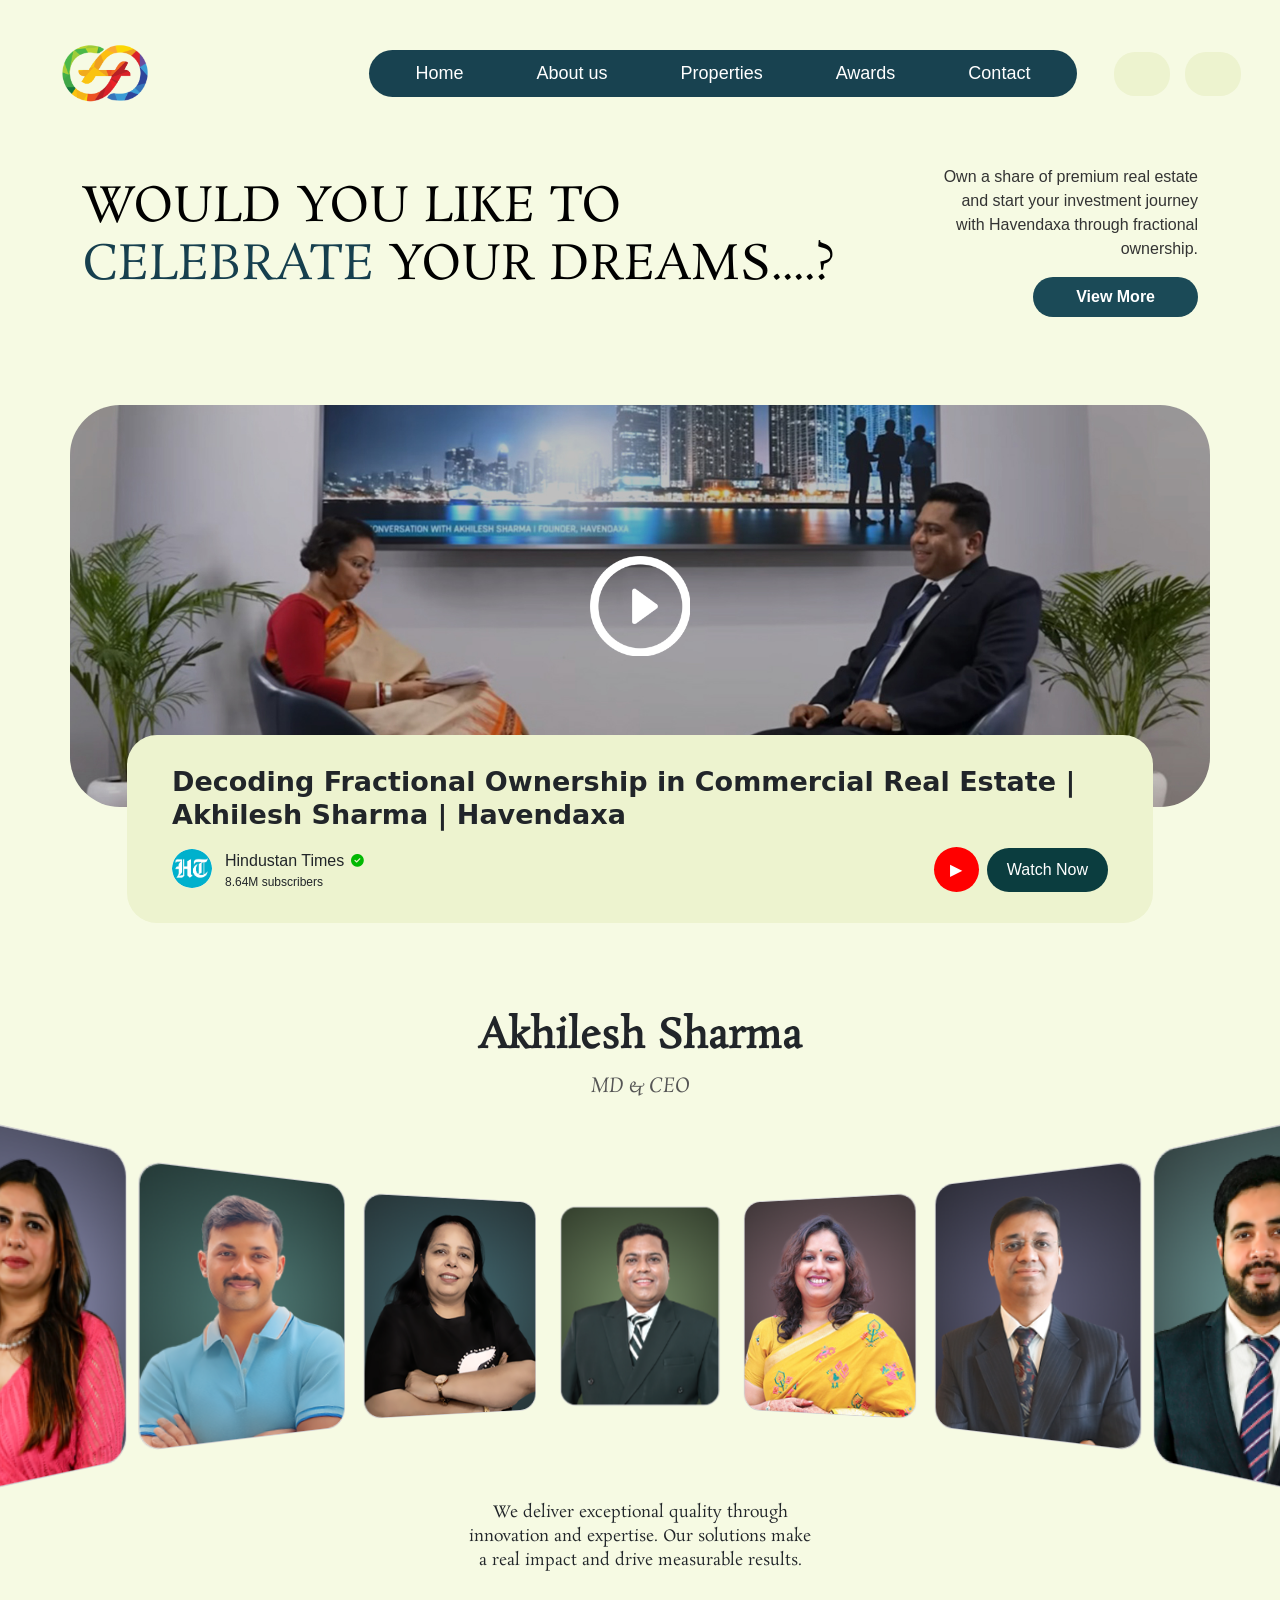
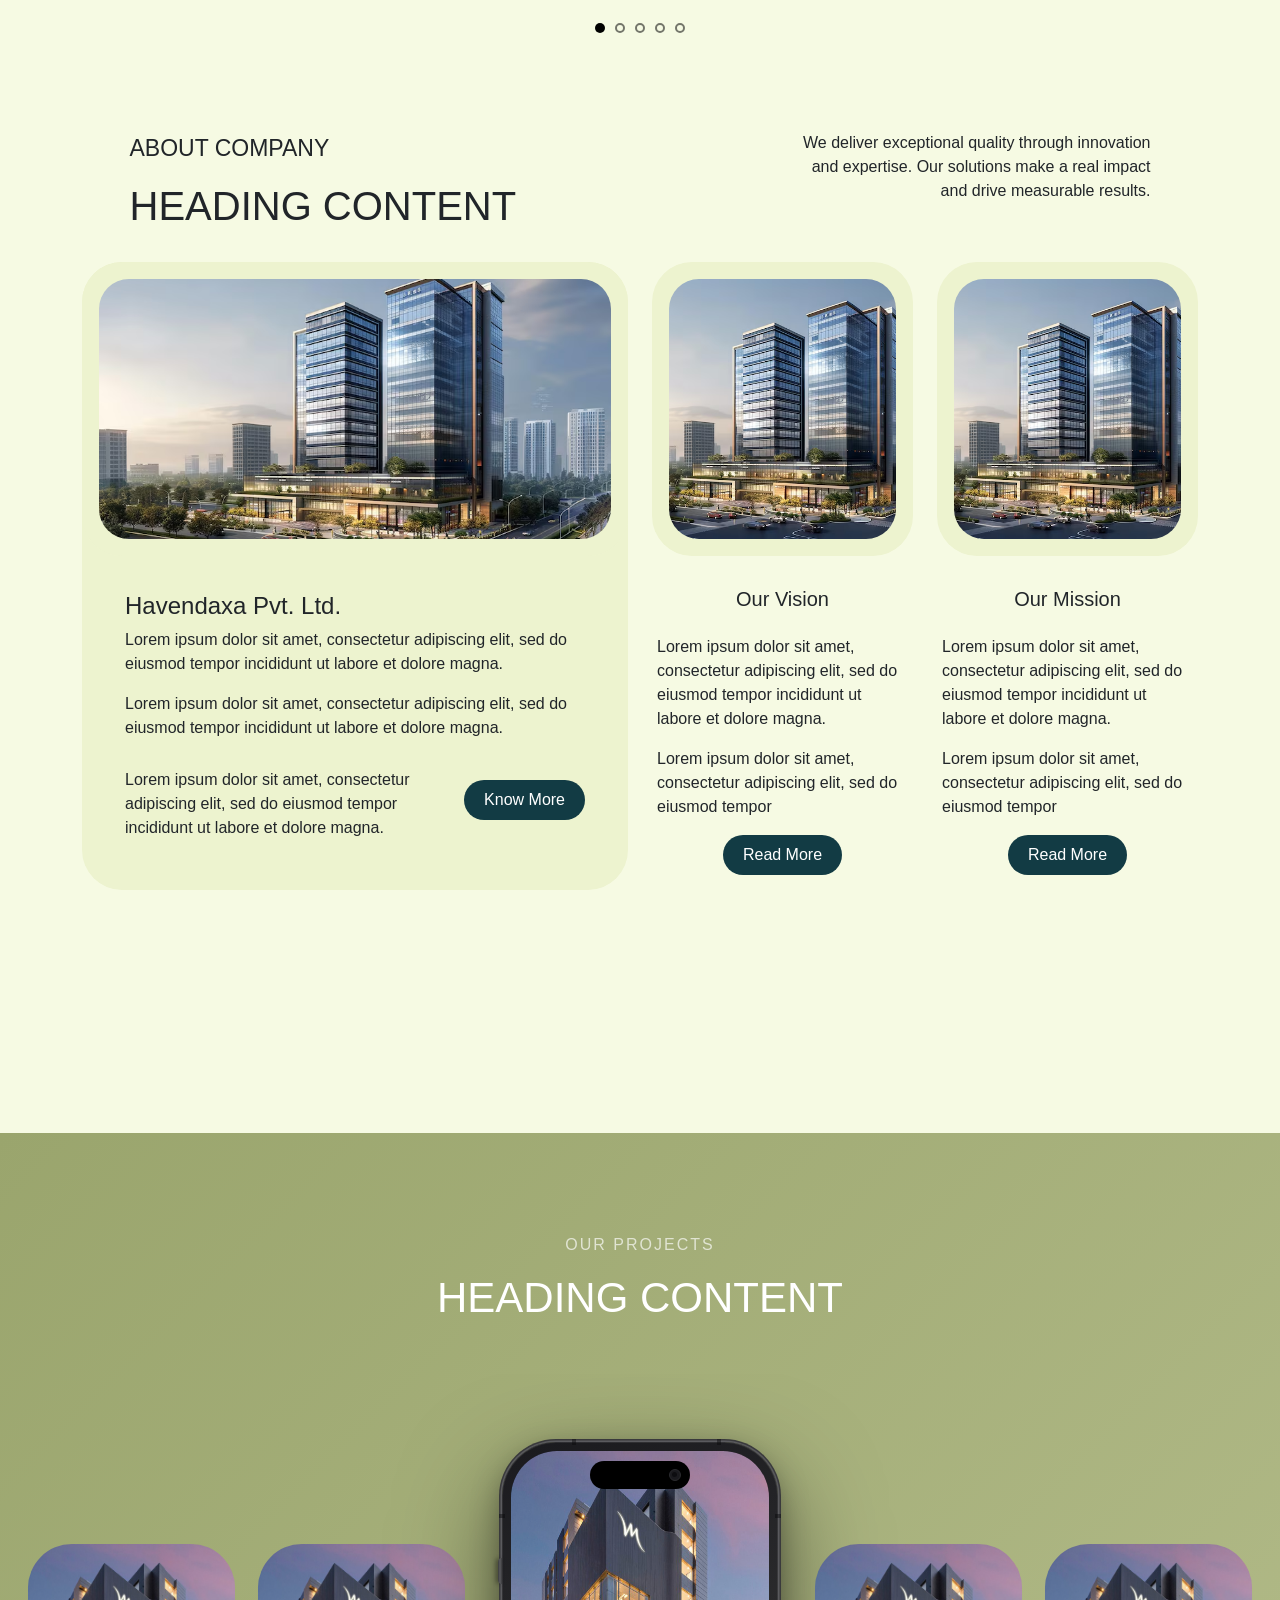
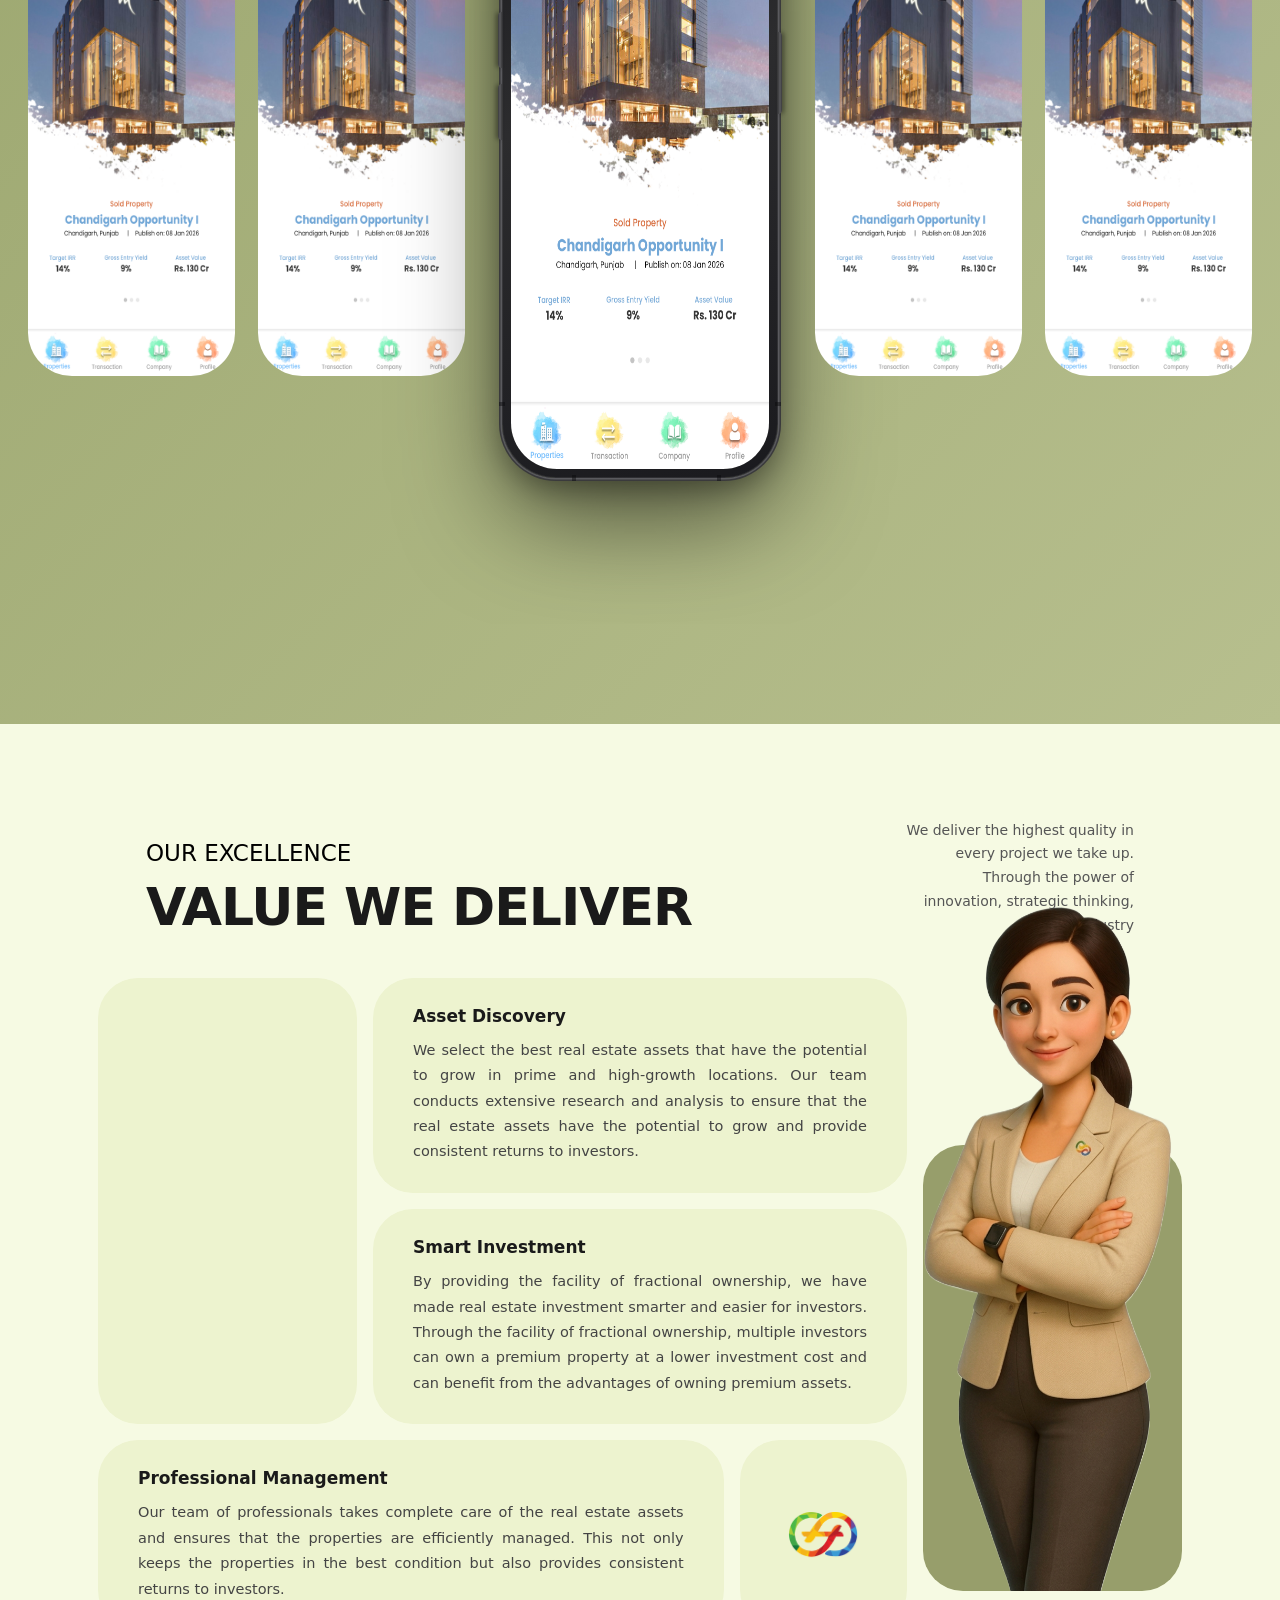
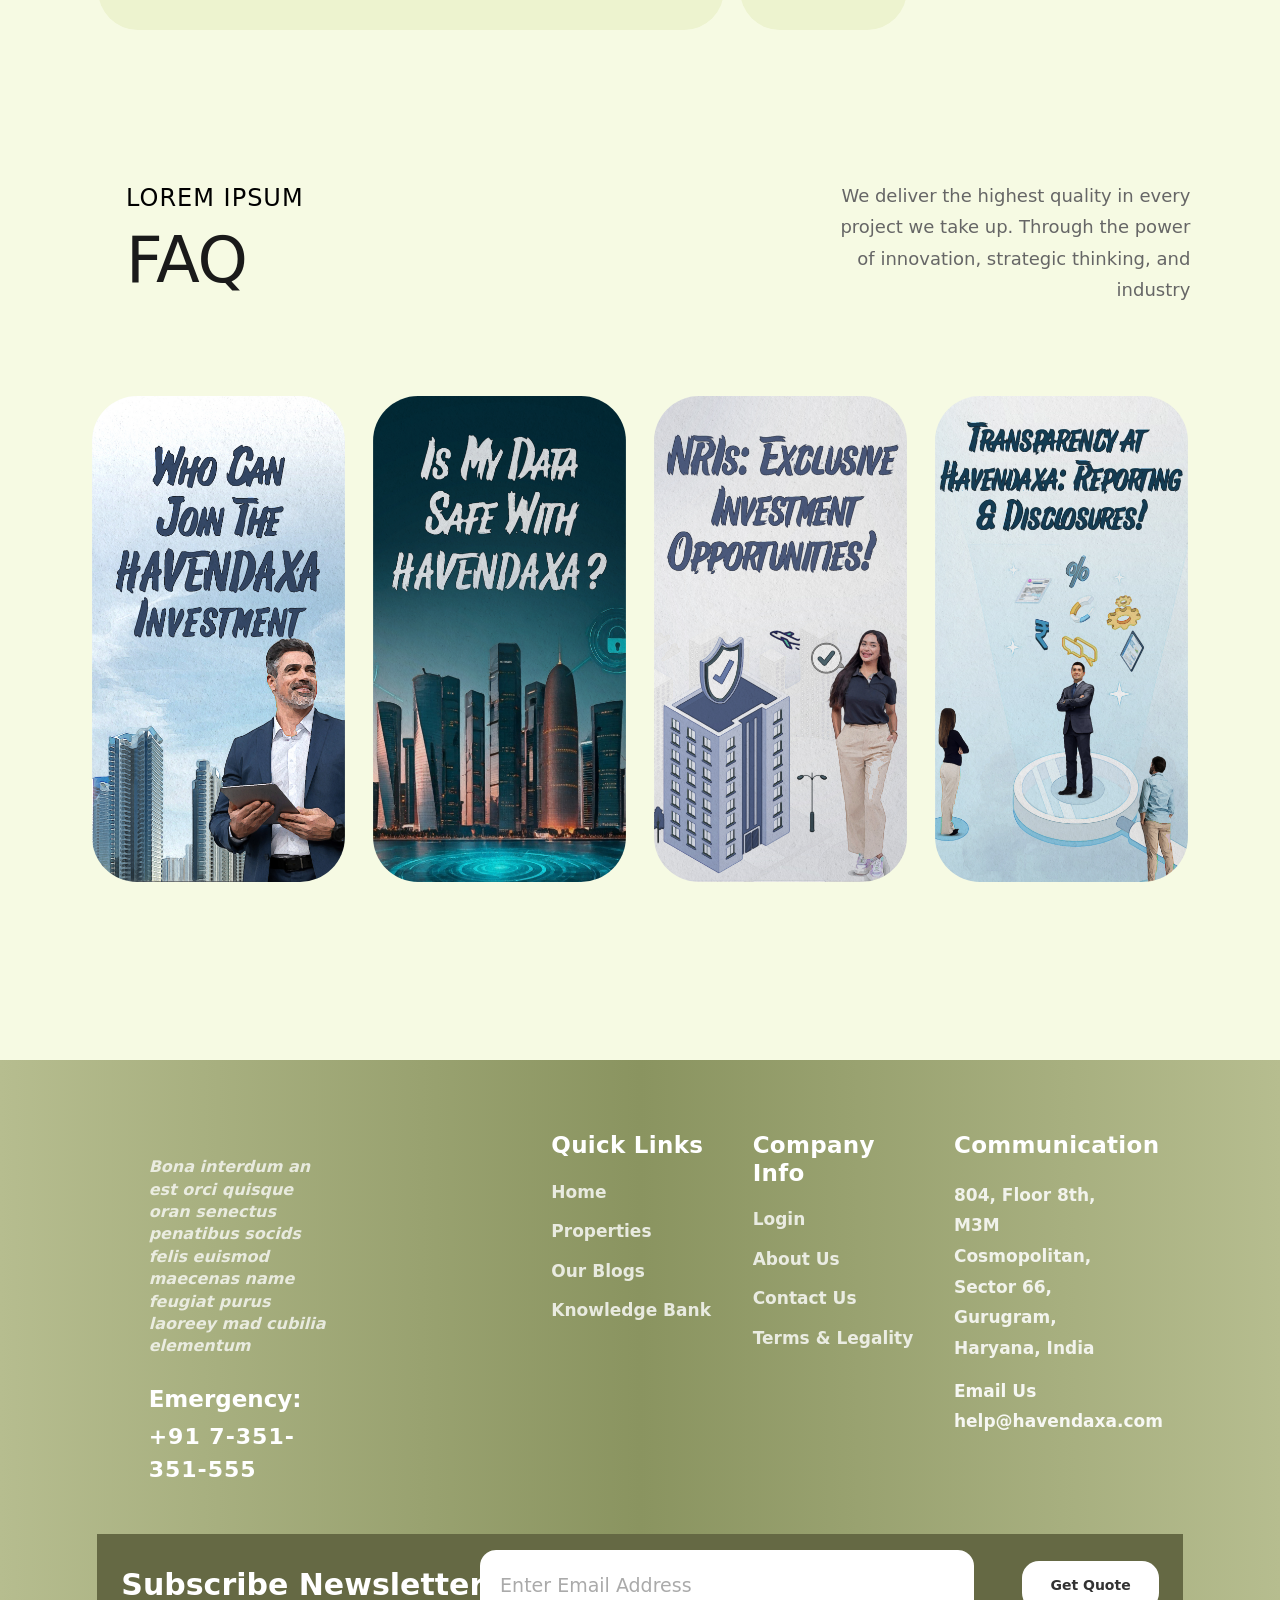
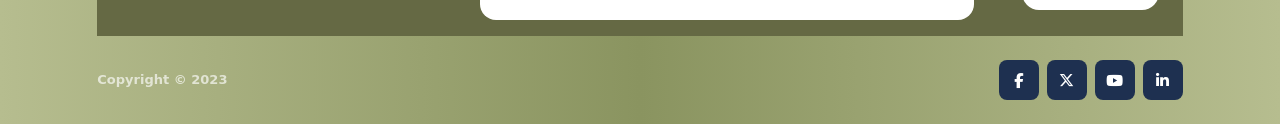
==== commit b878ec15: "Properties Page started and Half Completed" ====
--- a/index.html
+++ b/index.html
@@ -48,7 +48,7 @@
         <nav class="menu d-flex">
           <a href="">Home</a>
           <a href="./pages/about.html">About us</a>
-          <a href="#">Properties</a>
+          <a href="./pages/Properties.html">Properties</a>
           <a href="./pages/Awards.html">Awards</a>
           <a href="./pages/Contact.html" class="mb-3 mb-md-0">Contact</a>
         </nav>
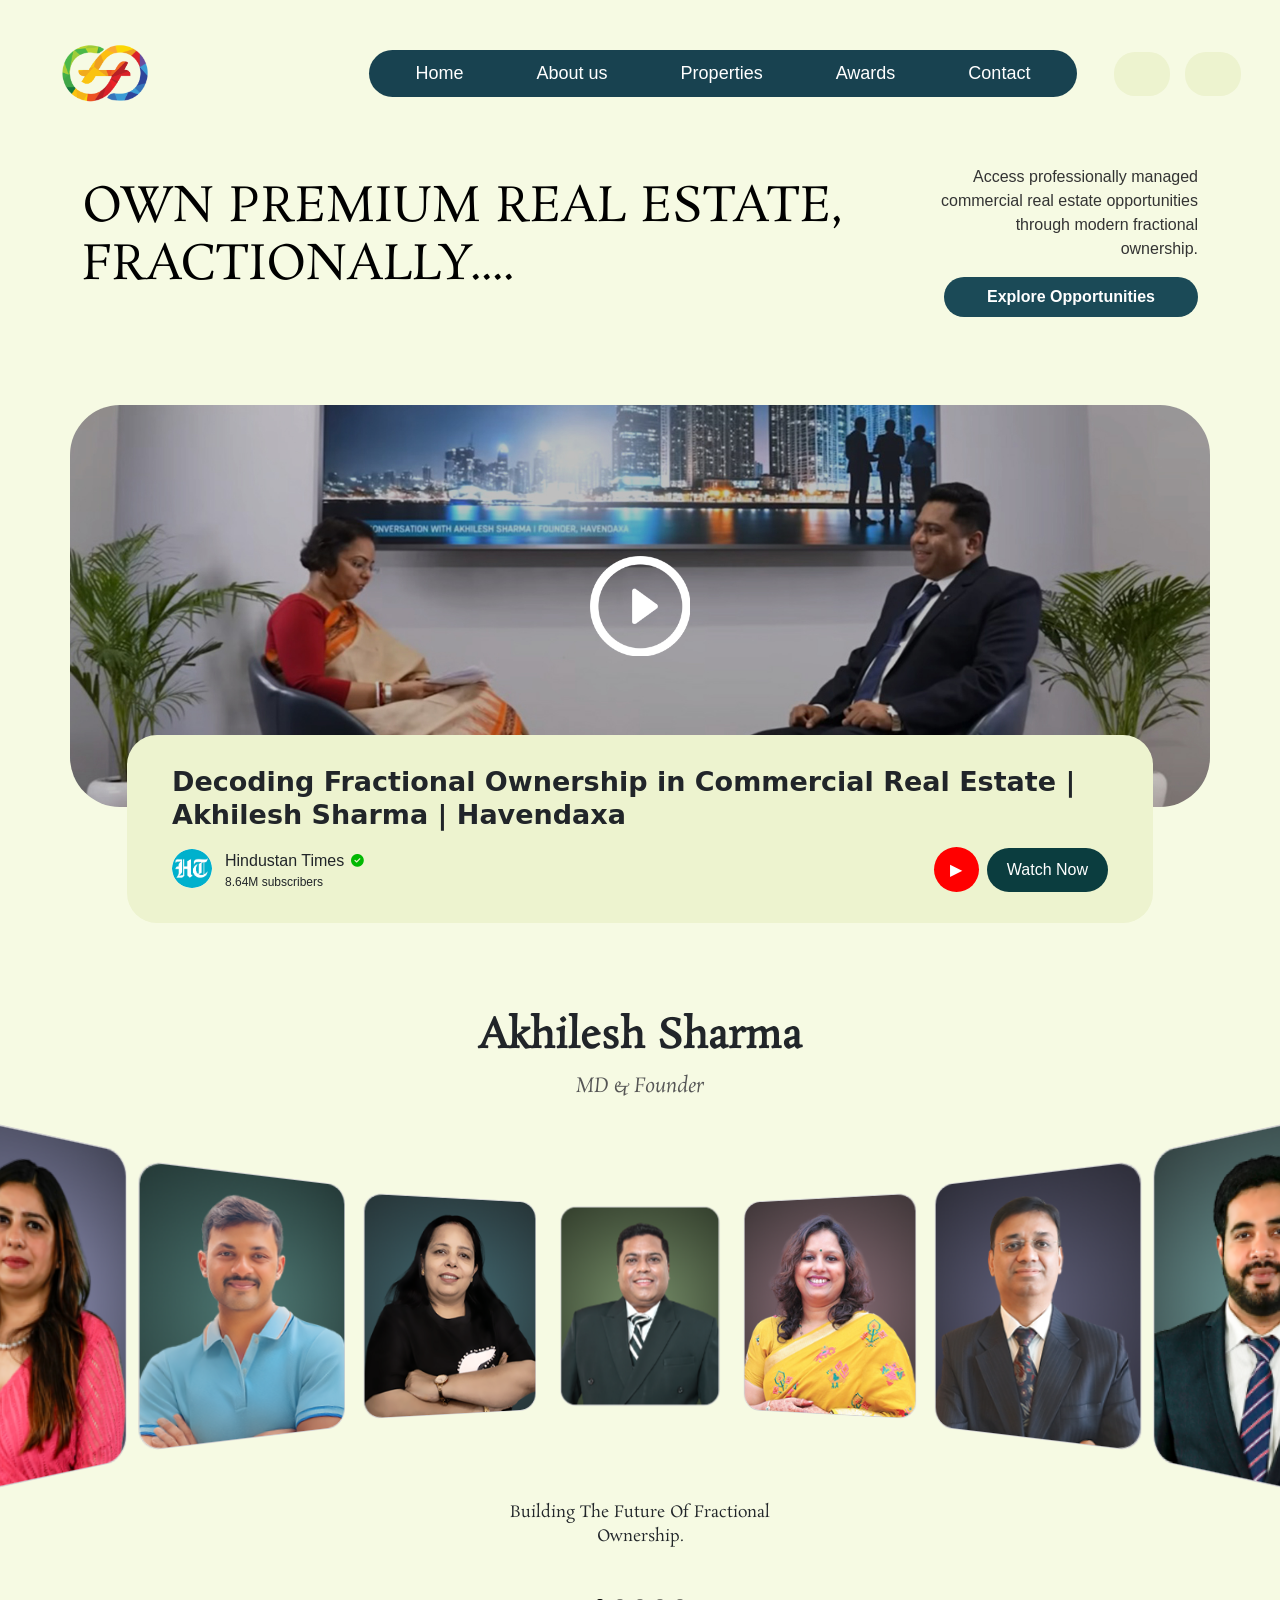
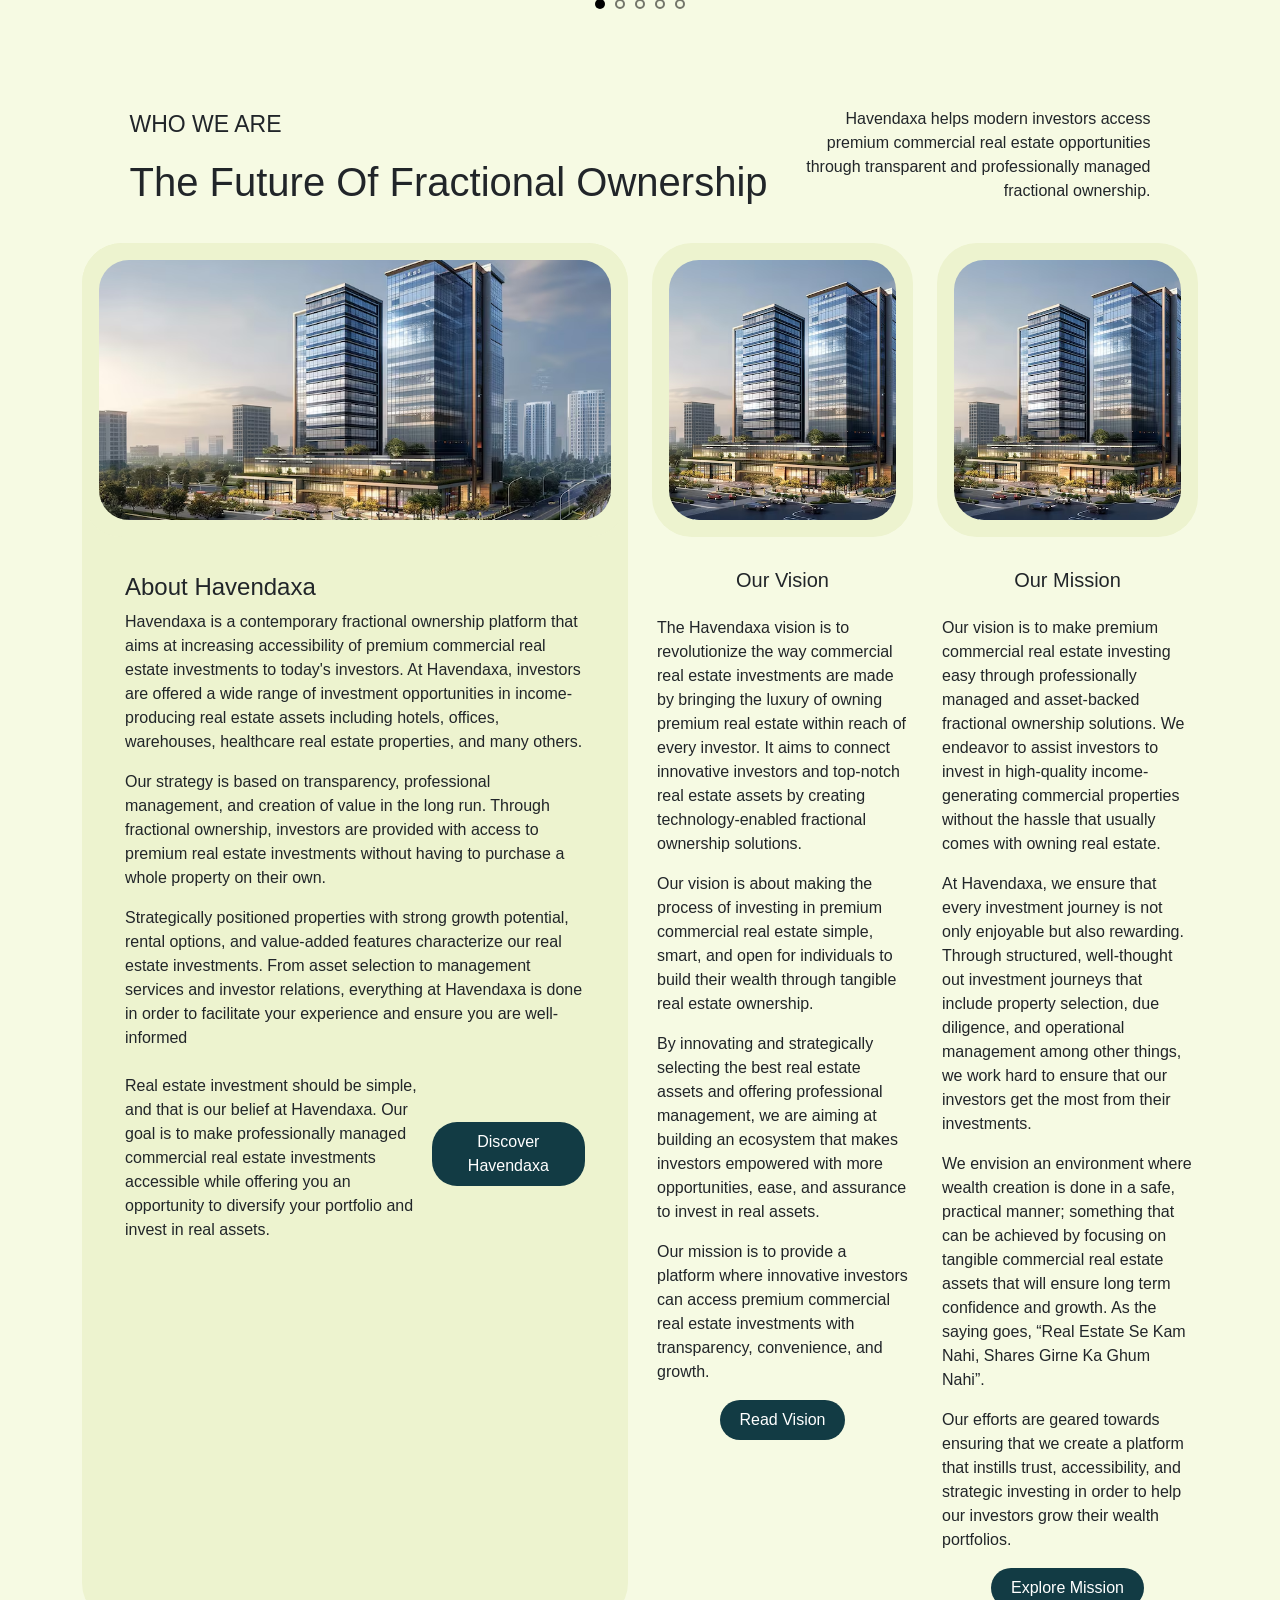
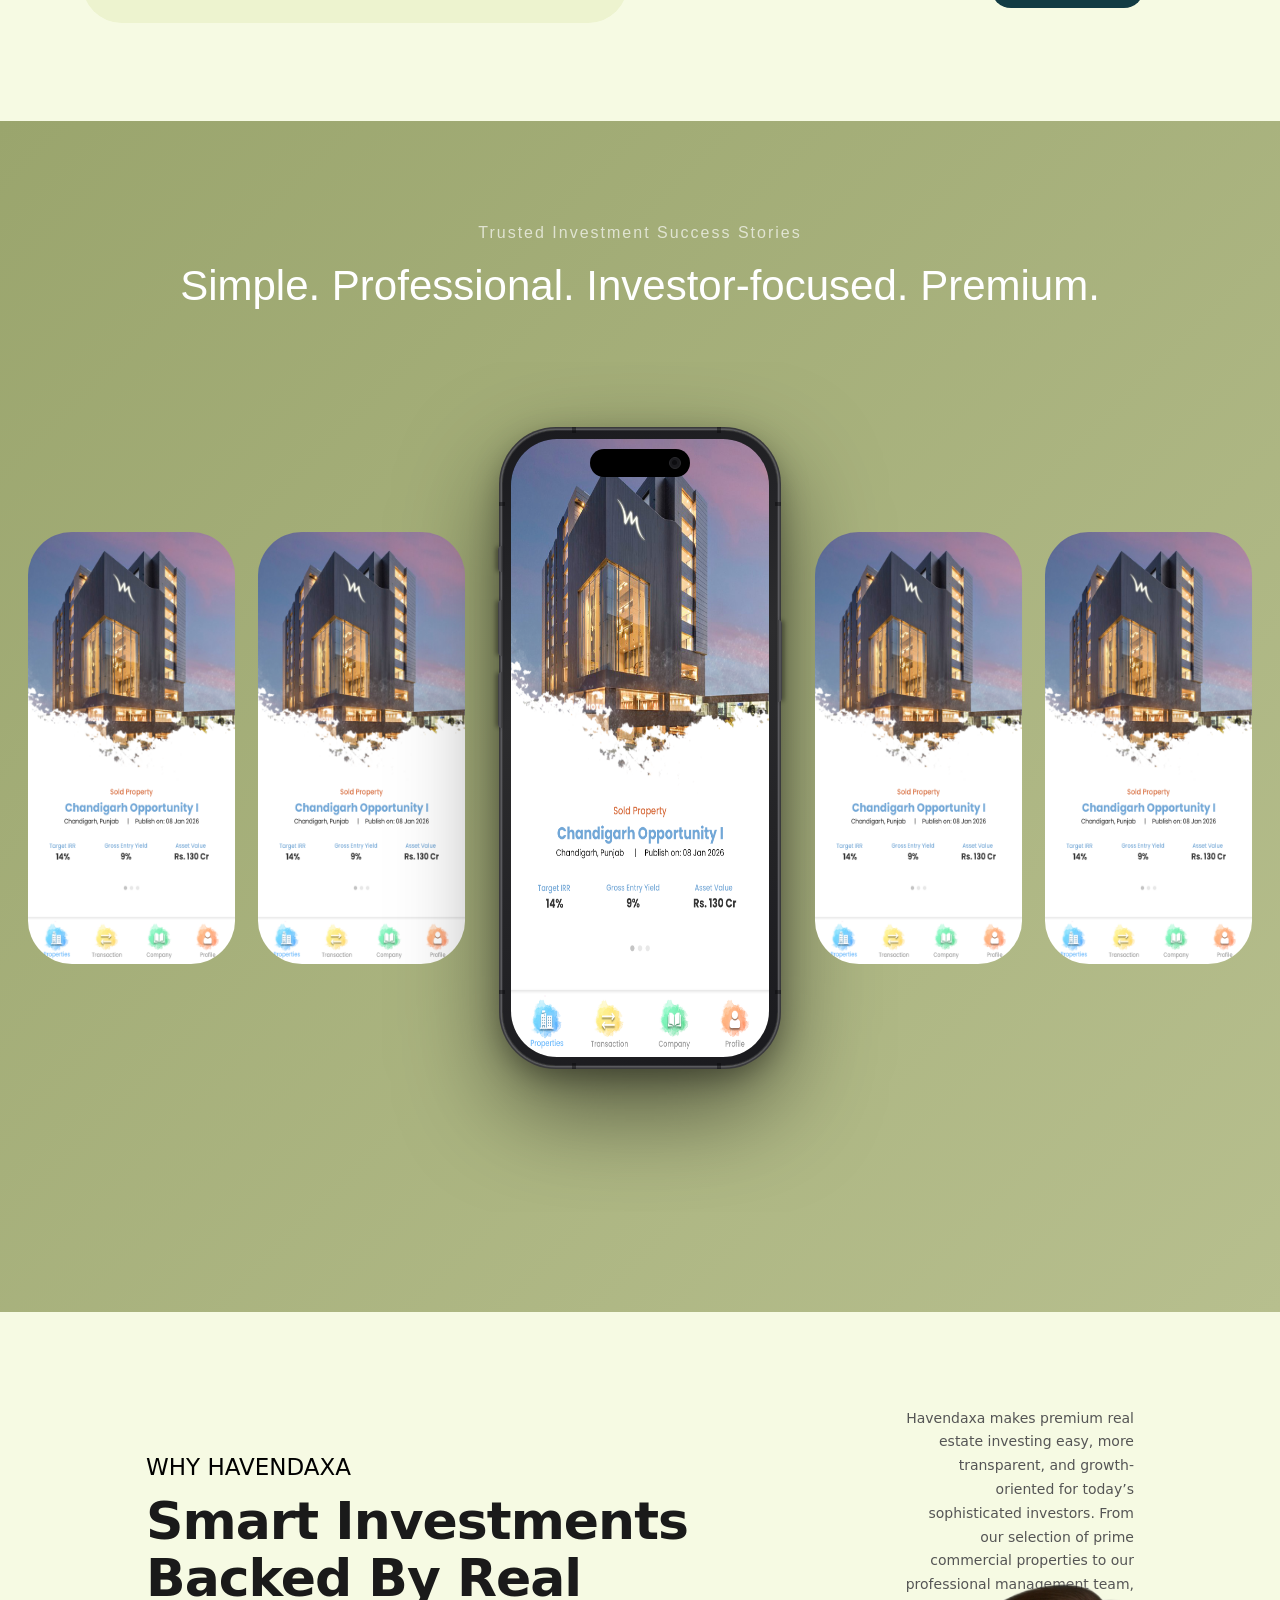
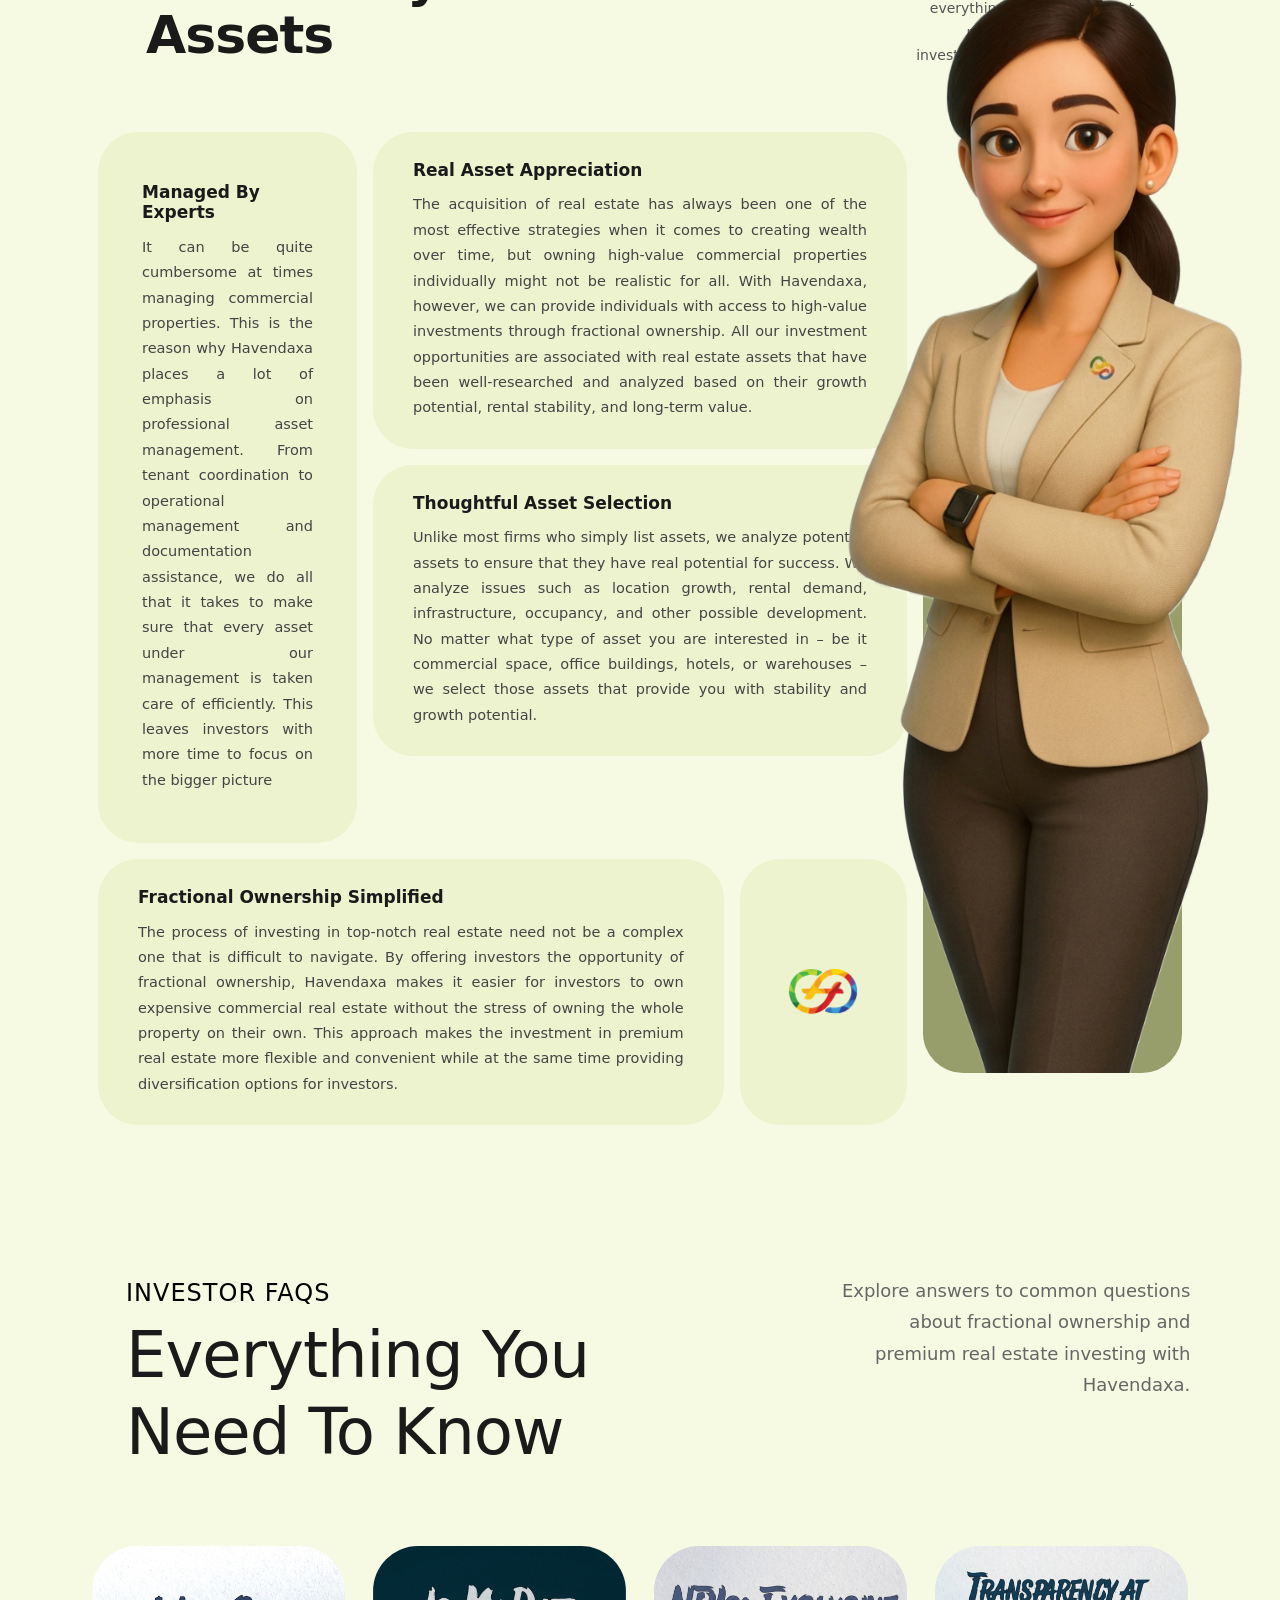
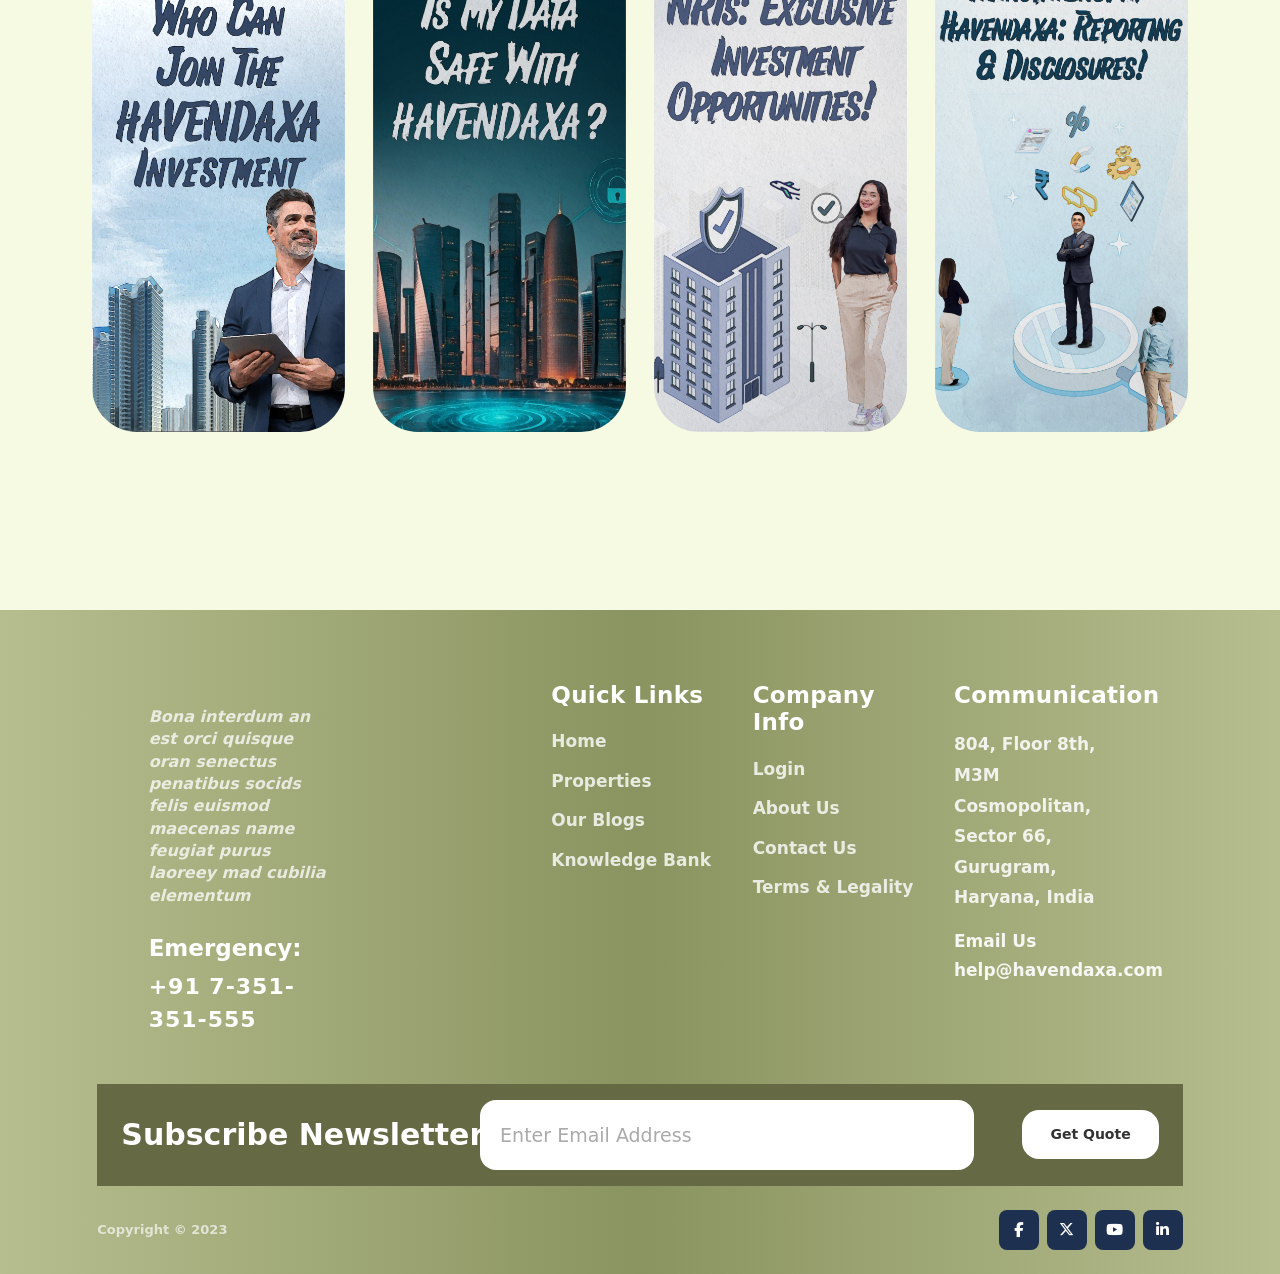
==== commit 5f7c2d53: "Content Change of Index Page" ====
--- a/index.html
+++ b/index.html
@@ -65,19 +65,21 @@
           <!-- LEFT TEXT -->
           <div class="col-lg-9 text-center text-lg-start mb-4 mb-lg-0">
             <h1 class="dream-title">
-              WOULD YOU LIKE TO <br />
-              <span>CELEBRATE</span> YOUR DREAMS....?
+              OWN PREMIUM REAL ESTATE, FRACTIONALLY....
             </h1>
           </div>
 
           <!-- RIGHT CONTENT -->
           <div class="col-lg-3 text-center text-lg-end">
-            <p class="dream-desc">
+            <!-- <p class="dream-desc">
               Own a share of premium real estate and start your investment
               journey with Havendaxa through fractional ownership.
+            </p> -->
+            <p class="dream-desc">
+              Access professionally managed commercial real estate opportunities
+              through modern fractional ownership.
             </p>
-
-            <a href="#" class="btn dream-btn mt-3">View More</a>
+            <a href="#" class="btn dream-btn mt-3">Explore Opportunities</a>
           </div>
         </div>
       </div>
@@ -144,7 +146,7 @@
     <!-- -------------------------------------------------------------- -->
     <div class="car-container">
       <h1 id="name">Akhilesh Sharma</h1>
-      <p id="role">MD & CEO</p>
+      <p id="role">MD & Founder</p>
 
       <div class="carousel-container">
         <div class="carousel" id="carousel">
@@ -211,13 +213,14 @@
     <div class="container py-5 card-sec">
       <div class="row mb-4 d-flex justify-content-center">
         <div class="col-md-7 text-md-start">
-          <p class="abt-company">ABOUT COMPANY</p>
-          <h2 class="section-title">HEADING CONTENT</h2>
+          <p class="abt-company">WHO WE ARE</p>
+          <h2 class="section-title">The Future Of Fractional Ownership</h2>
         </div>
         <div class="col-md-4 text-md-end">
           <p class="section-desc">
-            We deliver exceptional quality through innovation and expertise. Our
-            solutions make a real impact and drive measurable results.
+            Havendaxa helps modern investors access premium commercial real
+            estate opportunities through transparent and professionally managed
+            fractional ownership.
           </p>
         </div>
       </div>
@@ -231,23 +234,41 @@
             </div>
 
             <div class="card-content text-md-start active-card-content">
-              <h4 class="mt-3">Havendaxa Pvt. Ltd.</h4>
+              <h4 class="mt-3">About Havendaxa</h4>
 
               <p>
-                Lorem ipsum dolor sit amet, consectetur adipiscing elit, sed do
-                eiusmod tempor incididunt ut labore et dolore magna.
+                Havendaxa is a contemporary fractional ownership platform that
+                aims at increasing accessibility of premium commercial real
+                estate investments to today's investors. At Havendaxa, investors
+                are offered a wide range of investment opportunities in
+                income-producing real estate assets including hotels, offices,
+                warehouses, healthcare real estate properties, and many others.
               </p>
               <p>
-                Lorem ipsum dolor sit amet, consectetur adipiscing elit, sed do
-                eiusmod tempor incididunt ut labore et dolore magna.
+                Our strategy is based on transparency, professional management,
+                and creation of value in the long run. Through fractional
+                ownership, investors are provided with access to premium real
+                estate investments without having to purchase a whole property
+                on their own.
+              </p>
+              <p>
+                Strategically positioned properties with strong growth
+                potential, rental options, and value-added features characterize
+                our real estate investments. From asset selection to management
+                services and investor relations, everything at Havendaxa is done
+                in order to facilitate your experience and ensure you are
+                well-informed
               </p>
               <div class="mt-4 mb-0 main-card">
                 <p class="mb-0 col-8 main-card-desc">
-                  Lorem ipsum dolor sit amet, consectetur adipiscing elit, sed
-                  do eiusmod tempor incididunt ut labore et dolore magna.
+                  Real estate investment should be simple, and that is our
+                  belief at Havendaxa. Our goal is to make professionally
+                  managed commercial real estate investments accessible while
+                  offering you an opportunity to diversify your portfolio and
+                  invest in real assets.
                 </p>
                 <button class="btn-custom main-card-btn mt-3 mb-4">
-                  Know More
+                  Discover Havendaxa
                 </button>
               </div>
             </div>
@@ -265,14 +286,29 @@
               <h5 class="mb-4">Our Vision</h5>
 
               <p class="text-md-start">
-                Lorem ipsum dolor sit amet, consectetur adipiscing elit, sed do
-                eiusmod tempor incididunt ut labore et dolore magna.
+                The Havendaxa vision is to revolutionize the way commercial real
+                estate investments are made by bringing the luxury of owning
+                premium real estate within reach of every investor. It aims to
+                connect innovative investors and top-notch real estate assets by
+                creating technology-enabled fractional ownership solutions.
               </p>
               <p class="text-md-start">
-                Lorem ipsum dolor sit amet, consectetur adipiscing elit, sed do
-                eiusmod tempor
-              </p>
-              <button class="btn-custom">Read More</button>
+                Our vision is about making the process of investing in premium
+                commercial real estate simple, smart, and open for individuals
+                to build their wealth through tangible real estate ownership.
+              </p>
+              <p class="text-md-start">
+                By innovating and strategically selecting the best real estate
+                assets and offering professional management, we are aiming at
+                building an ecosystem that makes investors empowered with more
+                opportunities, ease, and assurance to invest in real assets.
+              </p>
+              <p class="text-md-start">
+                Our mission is to provide a platform where innovative investors
+                can access premium commercial real estate investments with
+                transparency, convenience, and growth.
+              </p>
+              <button class="btn-custom">Read Vision</button>
             </div>
           </div>
         </div>
@@ -288,14 +324,34 @@
               <h5 class="mb-4">Our Mission</h5>
 
               <p class="text-md-start">
-                Lorem ipsum dolor sit amet, consectetur adipiscing elit, sed do
-                eiusmod tempor incididunt ut labore et dolore magna.
+                Our vision is to make premium commercial real estate investing
+                easy through professionally managed and asset-backed fractional
+                ownership solutions. We endeavor to assist investors to invest
+                in high-quality income-generating commercial properties without
+                the hassle that usually comes with owning real estate.
               </p>
               <p class="text-md-start">
-                Lorem ipsum dolor sit amet, consectetur adipiscing elit, sed do
-                eiusmod tempor
-              </p>
-              <button class="btn-custom">Read More</button>
+                At Havendaxa, we ensure that every investment journey is not
+                only enjoyable but also rewarding. Through structured,
+                well-thought out investment journeys that include property
+                selection, due diligence, and operational management among other
+                things, we work hard to ensure that our investors get the most
+                from their investments.
+              </p>
+              <p class="text-md-start">
+                We envision an environment where wealth creation is done in a
+                safe, practical manner; something that can be achieved by
+                focusing on tangible commercial real estate assets that will
+                ensure long term confidence and growth. As the saying goes,
+                “Real Estate Se Kam Nahi, Shares Girne Ka Ghum Nahi”.
+              </p>
+              <p class="text-md-start">
+                Our efforts are geared towards ensuring that we create a
+                platform that instills trust, accessibility, and strategic
+                investing in order to help our investors grow their wealth
+                portfolios.
+              </p>
+              <button class="btn-custom">Explore Mission</button>
             </div>
           </div>
         </div>
@@ -303,8 +359,10 @@
     </div>
 
     <section class="proj-showcase">
-      <p class="proj-subtitle">OUR PROJECTS</p>
-      <h2 class="proj-title">HEADING CONTENT</h2>
+      <p class="proj-subtitle">Trusted Investment Success Stories</p>
+      <h2 class="proj-title">
+        Simple. Professional. Investor-focused. Premium.
+      </h2>
 
       <div class="proj-slider">
         <div class="proj-track">
@@ -360,13 +418,17 @@
         <!-- Header Row -->
         <div class="row align-items-center mb-4 px-5">
           <div class="col-12 col-lg-7 text-md-start">
-            <p class="vwd-subtitle">OUR EXCELLENCE</p>
-            <h2 class="vwd-title">VALUE WE DELIVER</h2>
+            <p class="vwd-subtitle">WHY HAVENDAXA</p>
+            <h2 class="vwd-title">Smart Investments Backed By Real Assets</h2>
           </div>
           <div class="col-12 col-lg-3 offset-lg-2 text-lg-end mt-3 mt-lg-0">
             <p class="vwd-desc">
-              We deliver the highest quality in every project we take up.
-              Through the power of innovation, strategic thinking, and industry
+              Havendaxa makes premium real estate investing easy, more
+              transparent, and growth-oriented for today’s sophisticated
+              investors. From our selection of prime commercial properties to
+              our professional management team, everything we do is aimed at
+              making your real estate investment journey hassle-free and
+              reliable.
             </p>
           </div>
         </div>
@@ -375,7 +437,22 @@
         <div class="row g-3 align-items-stretch">
           <!-- Left empty card -->
           <div class="col-12 col-md-4 col-lg-3 d-none d-md-block">
-            <div class="vwd-card vwd-card--empty h-100"></div>
+            <div class="vwd-card vwd-card--empty h-100">
+              <div class="vwd-card">
+                <h5 class="vwd-card__title text-md-start">
+                  Managed By Experts
+                </h5>
+                <p class="vwd-card__text">
+                  It can be quite cumbersome at times managing commercial
+                  properties. This is the reason why Havendaxa places a lot of
+                  emphasis on professional asset management. From tenant
+                  coordination to operational management and documentation
+                  assistance, we do all that it takes to make sure that every
+                  asset under our management is taken care of efficiently. This
+                  leaves investors with more time to focus on the bigger picture
+                </p>
+              </div>
+            </div>
           </div>
 
           <!-- Middle cards column -->
@@ -383,28 +460,37 @@
             <div class="row g-3">
               <div class="col-12">
                 <div class="vwd-card">
-                  <h5 class="vwd-card__title text-md-start">Asset Discovery</h5>
+                  <h5 class="vwd-card__title text-md-start">
+                    Real Asset Appreciation
+                  </h5>
                   <p class="vwd-card__text">
-                    We select the best real estate assets that have the
-                    potential to grow in prime and high-growth locations. Our
-                    team conducts extensive research and analysis to ensure that
-                    the real estate assets have the potential to grow and
-                    provide consistent returns to investors.
+                    The acquisition of real estate has always been one of the
+                    most effective strategies when it comes to creating wealth
+                    over time, but owning high-value commercial properties
+                    individually might not be realistic for all. With Havendaxa,
+                    however, we can provide individuals with access to
+                    high-value investments through fractional ownership. All our
+                    investment opportunities are associated with real estate
+                    assets that have been well-researched and analyzed based on
+                    their growth potential, rental stability, and long-term
+                    value.
                   </p>
                 </div>
               </div>
               <div class="col-12">
                 <div class="vwd-card">
                   <h5 class="vwd-card__title text-md-start">
-                    Smart Investment
+                    Thoughtful Asset Selection
                   </h5>
                   <p class="vwd-card__text">
-                    By providing the facility of fractional ownership, we have
-                    made real estate investment smarter and easier for
-                    investors. Through the facility of fractional ownership,
-                    multiple investors can own a premium property at a lower
-                    investment cost and can benefit from the advantages of
-                    owning premium assets.
+                    Unlike most firms who simply list assets, we analyze
+                    potential assets to ensure that they have real potential for
+                    success. We analyze issues such as location growth, rental
+                    demand, infrastructure, occupancy, and other possible
+                    development. No matter what type of asset you are interested
+                    in – be it commercial space, office buildings, hotels, or
+                    warehouses – we select those assets that provide you with
+                    stability and growth potential.
                   </p>
                 </div>
               </div>
@@ -428,13 +514,17 @@
           <div class="col-12 col-md-8 col-lg-7">
             <div class="vwd-card">
               <h5 class="vwd-card__title text-md-start">
-                Professional Management
+                Fractional Ownership Simplified
               </h5>
               <p class="vwd-card__text">
-                Our team of professionals takes complete care of the real estate
-                assets and ensures that the properties are efficiently managed.
-                This not only keeps the properties in the best condition but
-                also provides consistent returns to investors.
+                The process of investing in top-notch real estate need not be a
+                complex one that is difficult to navigate. By offering investors
+                the opportunity of fractional ownership, Havendaxa makes it
+                easier for investors to own expensive commercial real estate
+                without the stress of owning the whole property on their own.
+                This approach makes the investment in premium real estate more
+                flexible and convenient while at the same time providing
+                diversification options for investors.
               </p>
             </div>
           </div>
@@ -448,6 +538,22 @@
                 alt="Logo"
                 class="vwd-logo-img" />
             </div>
+            <!-- <div class="vwd-card">
+              <h5 class="vwd-card__title text-md-start">
+                Investor Trust Comes First
+              </h5>
+              <p class="vwd-card__text">
+                Current investors seek more than just profits. They demand
+                openness, dependability, and trust. Havendaxa operates with such
+                principles at its core. The goal of our company is to offer
+                investors an environment where they feel informed, supported,
+                and connected with actual possibilities which include actual
+                assets. By merging traditional investment opportunities with
+                professional management of real estate, we help investors
+                transition into more progressive and forward-looking approaches
+                to wealth generation.
+              </p>
+            </div> -->
           </div>
         </div>
       </div>
@@ -458,13 +564,13 @@
         <!-- Header -->
         <div class="row align-items-start mb-5 px-5">
           <div class="col-12 col-lg-6 text-md-start">
-            <p class="faq-subtitle">LOREM IPSUM</p>
-            <h2 class="faq-title">FAQ</h2>
+            <p class="faq-subtitle">INVESTOR FAQs</p>
+            <h2 class="faq-title">Everything You Need To Know</h2>
           </div>
           <div class="col-12 col-lg-4 offset-lg-2 text-lg-end mt-2 mt-lg-0">
             <p class="faq-desc">
-              We deliver the highest quality in every project we take up.
-              Through the power of innovation, strategic thinking, and industry
+              Explore answers to common questions about fractional ownership and
+              premium real estate investing with Havendaxa.
             </p>
           </div>
         </div>
--- a/assets/css/style.css
+++ b/assets/css/style.css
@@ -976,6 +976,7 @@
 .vwd-card--empty {
   min-height: 200px;
   background-color: #edf3cf;
+  padding: 22px 4px;
 }
 
 .vwd-card--logo {
@@ -1013,7 +1014,7 @@
   border-radius: 40px;
 
   background-color: #979e6b;
-  top: 167px;
+  top: 230px;
 }
 
 .vwd-character-img {
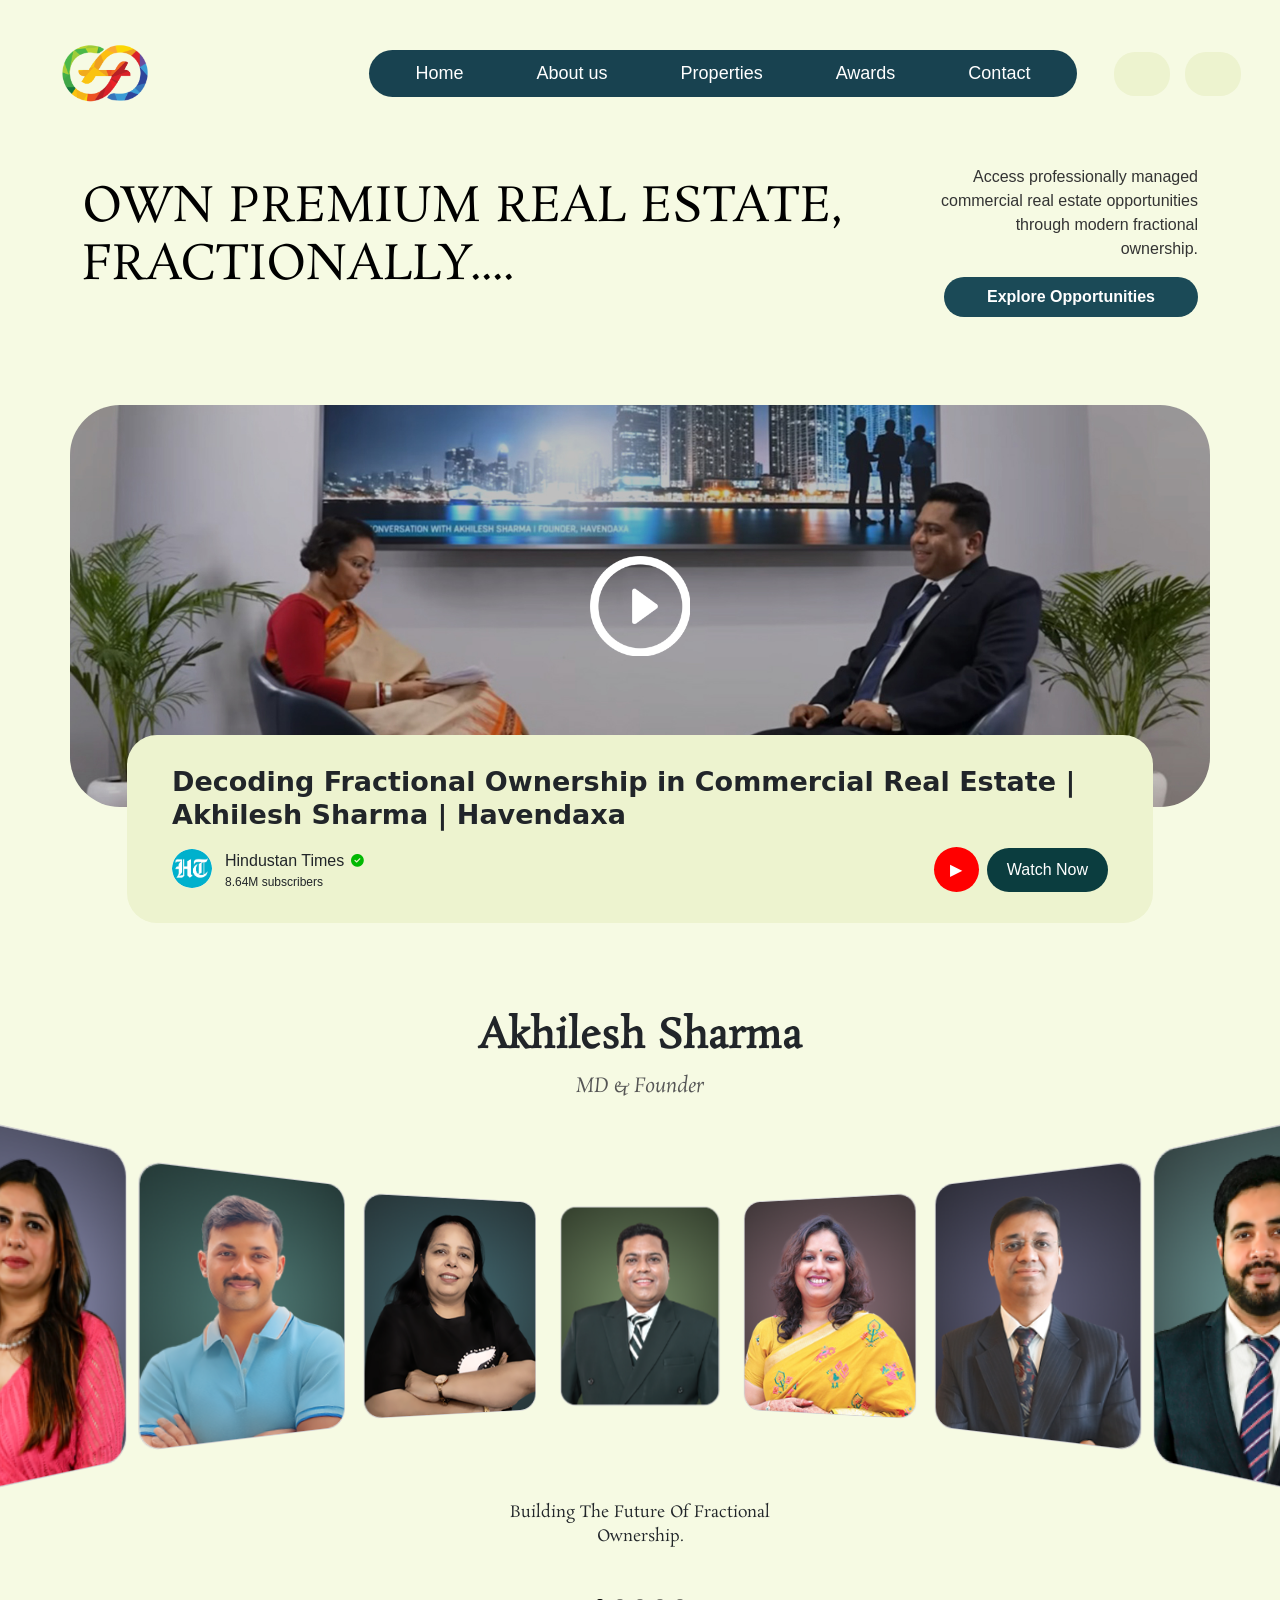
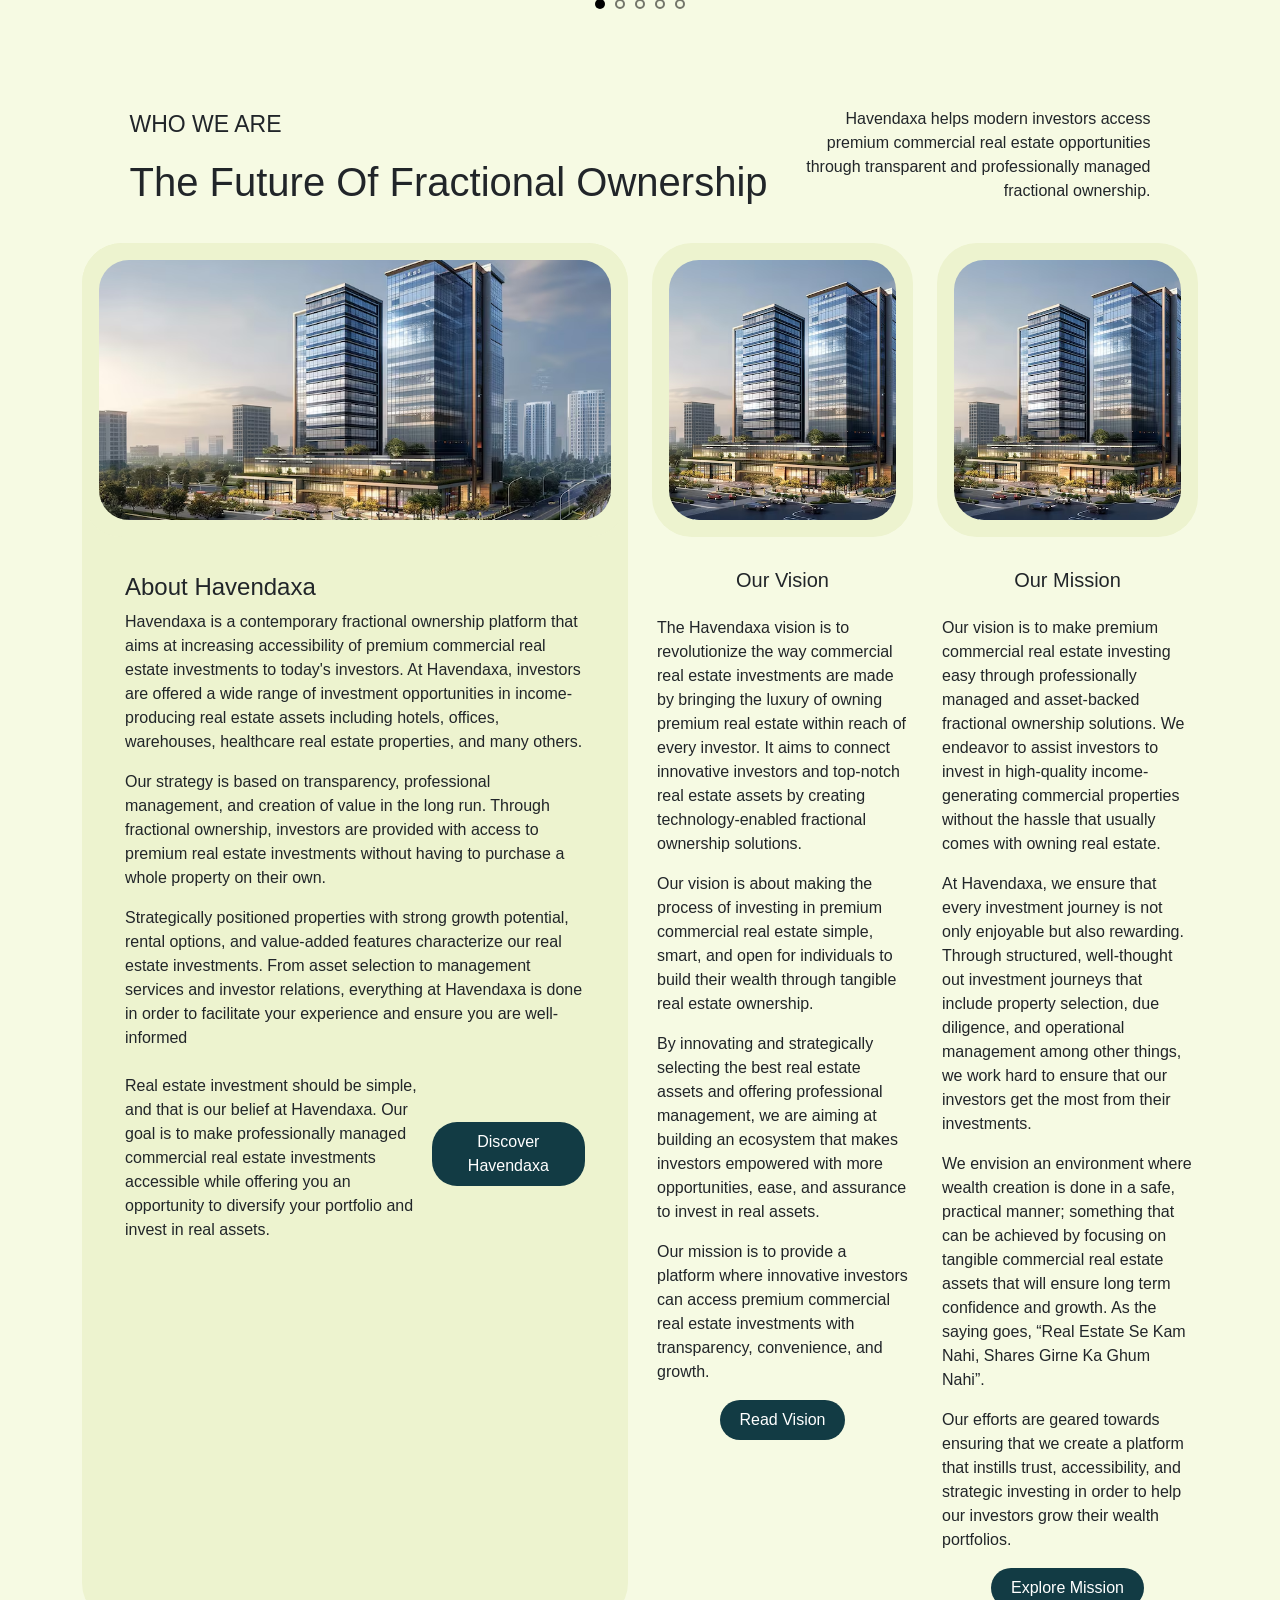
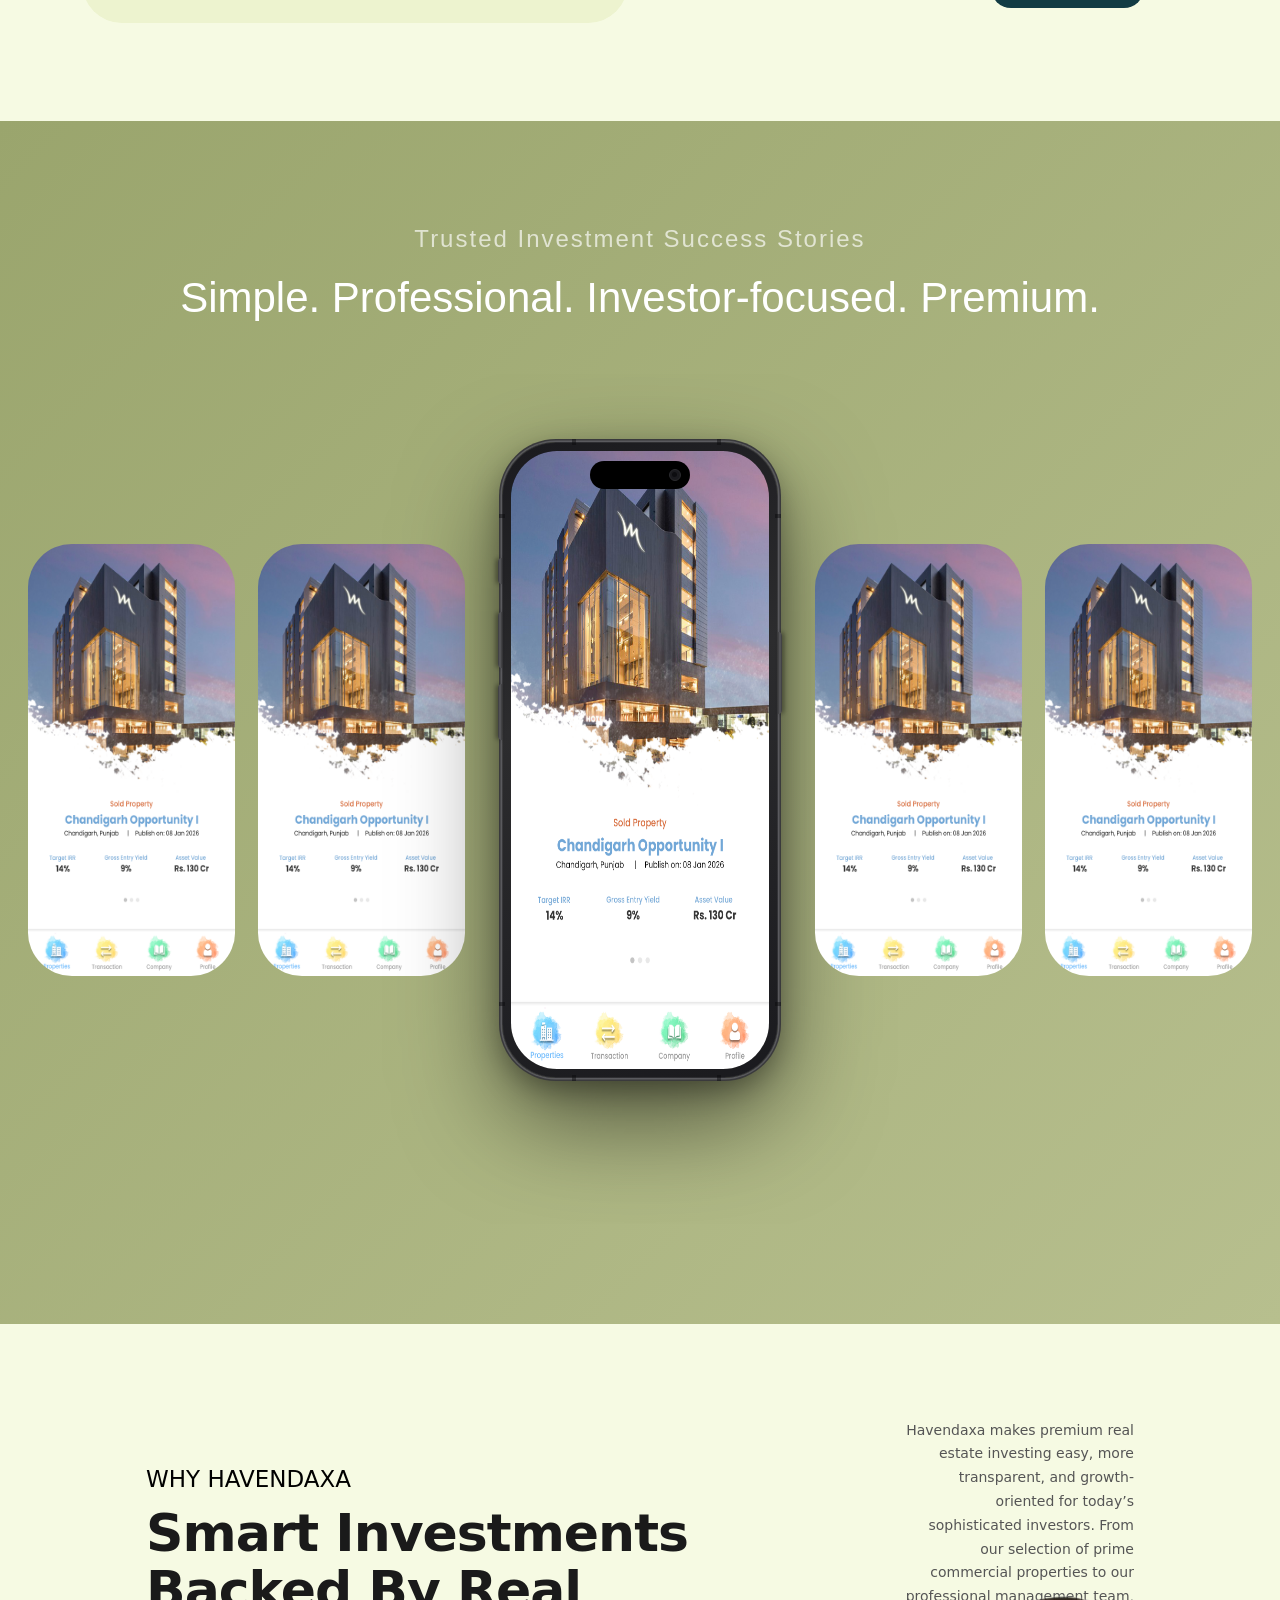
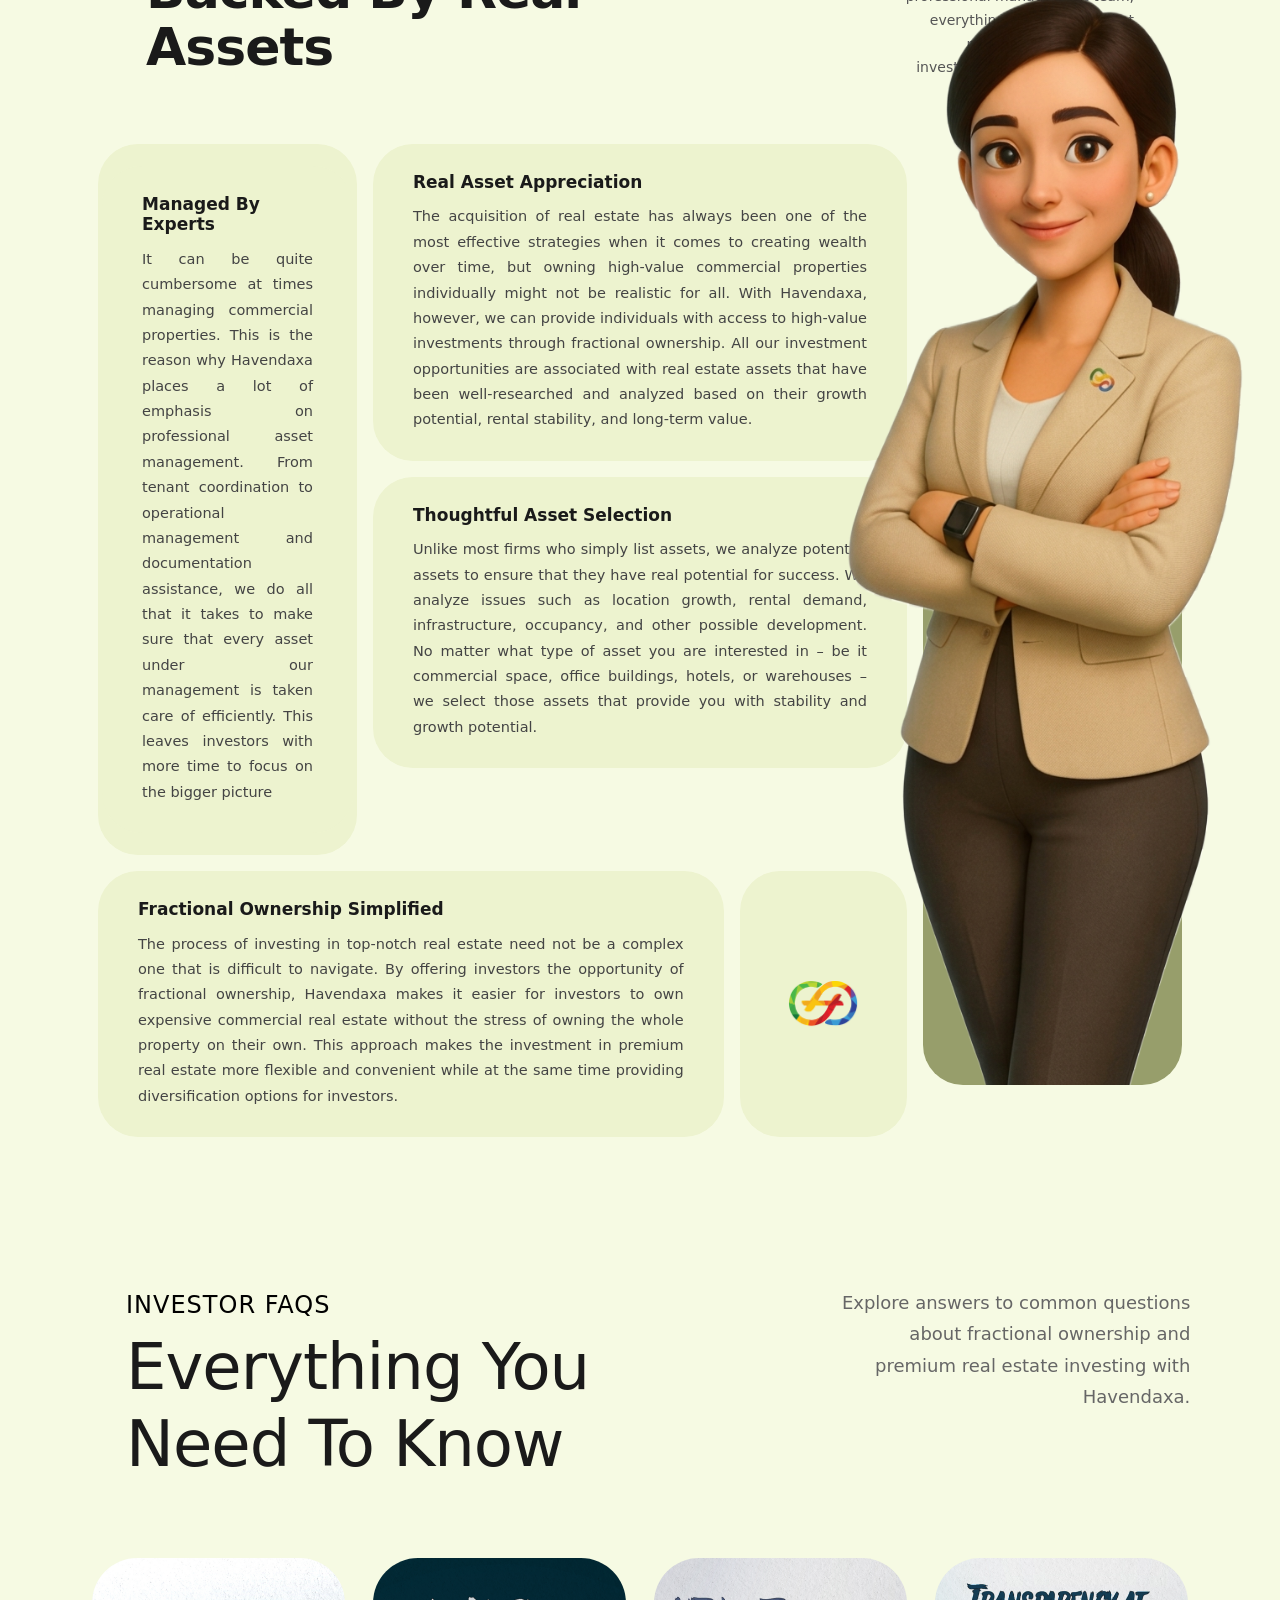
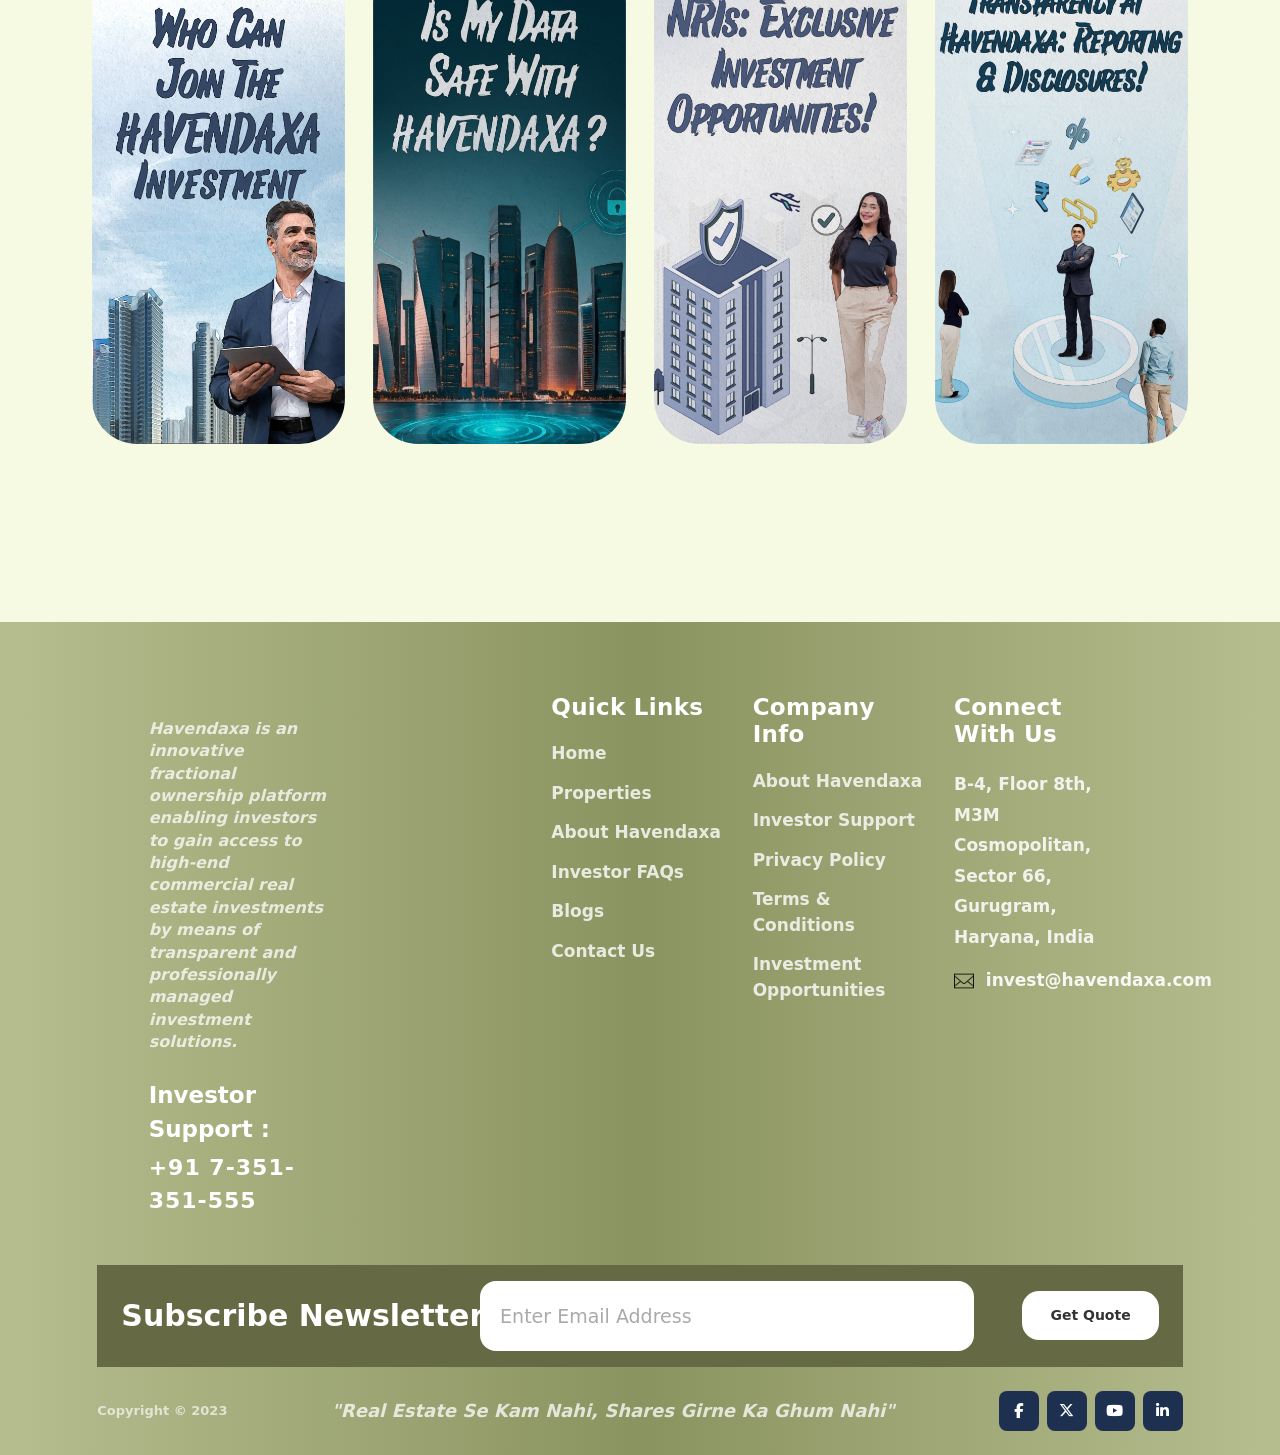
==== commit 424f8bca: "Content Change of Index Page" ====
--- a/index.html
+++ b/index.html
@@ -708,12 +708,13 @@
           <!-- Col 1 — Brand -->
           <div class="col-12 col-md-6 col-lg-2 text-md-start mt-5 offset-lg-1">
             <p class="ftr-tagline">
-              Bona interdum an est orci quisque oran senectus penatibus socids
-              felis euismod maecenas name feugiat purus laoreey mad cubilia
-              elementum
+              Havendaxa is an innovative fractional ownership platform enabling
+              investors to gain access to high-end commercial real estate
+              investments by means of transparent and professionally managed
+              investment solutions.
             </p>
             <div class="ftr-emergency mt-4">
-              <p class="ftr-emergency__label">Emergency:</p>
+              <p class="ftr-emergency__label">Investor Support :</p>
               <p class="ftr-emergency__number">+91 7-351-351-555</p>
             </div>
           </div>
@@ -723,9 +724,11 @@
             <h6 class="ftr-col-title">Quick Links</h6>
             <ul class="ftr-links">
               <li><a href="#">Home</a></li>
-              <li><a href="#">Properties</a></li>
-              <li><a href="./pages/Blogs.html">Our Blogs</a></li>
-              <li><a href="#">Knowledge Bank</a></li>
+              <li><a href="./pages/Properties.html">Properties</a></li>
+              <li><a href="./pages/about.html">About Havendaxa </a></li>
+              <li><a href=" ">Investor FAQs</a></li>
+              <li><a href="./pages/Blogs.html">Blogs</a></li>
+              <li><a href="./pages/Contact.html">Contact Us</a></li>
             </ul>
           </div>
 
@@ -733,22 +736,30 @@
           <div class="col-6 col-md-3 col-lg-2 text-start">
             <h6 class="ftr-col-title">Company Info</h6>
             <ul class="ftr-links">
-              <li><a href="#">Login</a></li>
-              <li><a href="#">About Us</a></li>
-              <li><a href="#">Contact Us</a></li>
-              <li><a href="#">Terms &amp; Legality</a></li>
+              <li><a href="./pages/About.html">About Havendaxa </a></li>
+              <li><a href=" ">Investor Support </a></li>
+              <li><a href=" ">Privacy Policy </a></li>
+              <li><a href=" ">Terms & Conditions </a></li>
+              <li><a href="">Investment Opportunities </a></li>
             </ul>
           </div>
 
           <!-- Col 4 — Communication -->
           <div class="col-12 col-md-6 col-lg-2 text-start">
-            <h6 class="ftr-col-title">Communication</h6>
+            <h6 class="ftr-col-title">Connect With Us</h6>
             <p class="ftr-address">
-              804, Floor 8th, M3M Cosmopolitan,<br />Sector 66, Gurugram,<br />Haryana,
+              B-4, Floor 8th, M3M Cosmopolitan,<br />Sector 66, Gurugram,<br />Haryana,
               India
             </p>
-            <p class="ftr-email-label mt-3">Email Us</p>
-            <p class="ftr-email">help@havendaxa.com</p>
+
+            <p class="ftr-email">
+              <img
+                src="./assets/images/Gmail.png"
+                alt=""
+                class="gmail"
+                style="height: 20px; width: 20px" />
+              &nbsp;invest@havendaxa.com
+            </p>
           </div>
         </div>
 
@@ -767,6 +778,9 @@
         <div
           class="ftr-bottom d-flex flex-column flex-md-row align-items-center justify-content-between pb-4 gap-3 col-11">
           <p class="ftr-copyright mb-0">Copyright &copy; 2023</p>
+          <div class="tagline">
+            "Real Estate Se Kam Nahi, Shares Girne Ka Ghum Nahi"
+          </div>
           <div class="ftr-socials d-flex gap-2">
             <a href="#" class="ftr-social-btn"
               ><i class="fab fa-facebook-f"></i
--- a/assets/css/style.css
+++ b/assets/css/style.css
@@ -604,6 +604,7 @@
 .proj-subtitle {
   color: #ffffffaa;
   letter-spacing: 2px;
+  font-size: 24px;
 }
 
 .proj-title {
@@ -1029,7 +1030,7 @@
 /* Responsive */
 @media (max-width: 768px) {
   .vwd-desc {
-    text-align: left;
+    text-align: center;
   }
 
   .vwd-section {
@@ -1061,6 +1062,11 @@
   margin-bottom: 0;
 }
 
+.tagline {
+  font-style: italic;
+  font-size: 18px;
+  color: rgba(255, 255, 255, 0.75);
+}
 /* Emergency */
 .ftr-emergency__label {
   font-size: 23px;
@@ -1125,6 +1131,8 @@
   font-size: 17px;
   color: rgba(255, 255, 255, 0.9);
   margin-bottom: 0;
+  width: max-content;
+  margin-top: 16px;
 }
 
 /* Newsletter bar */
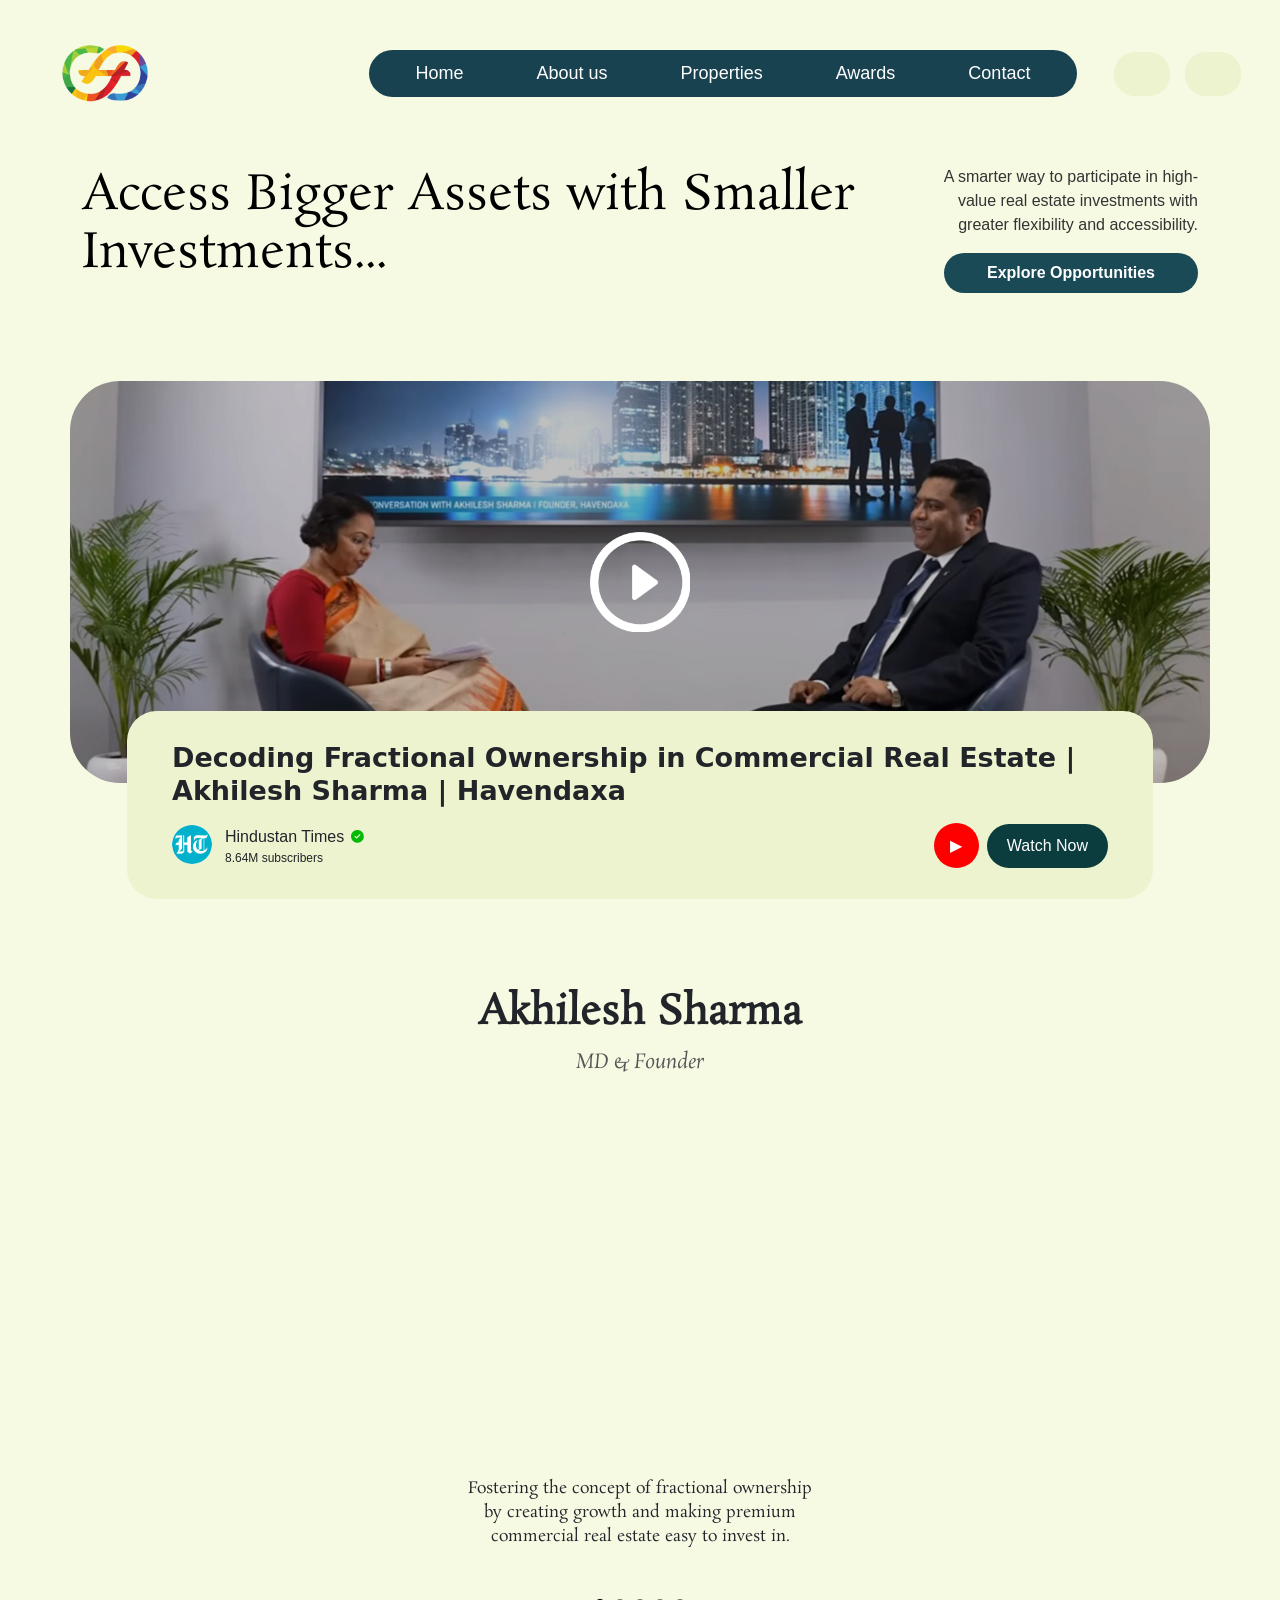
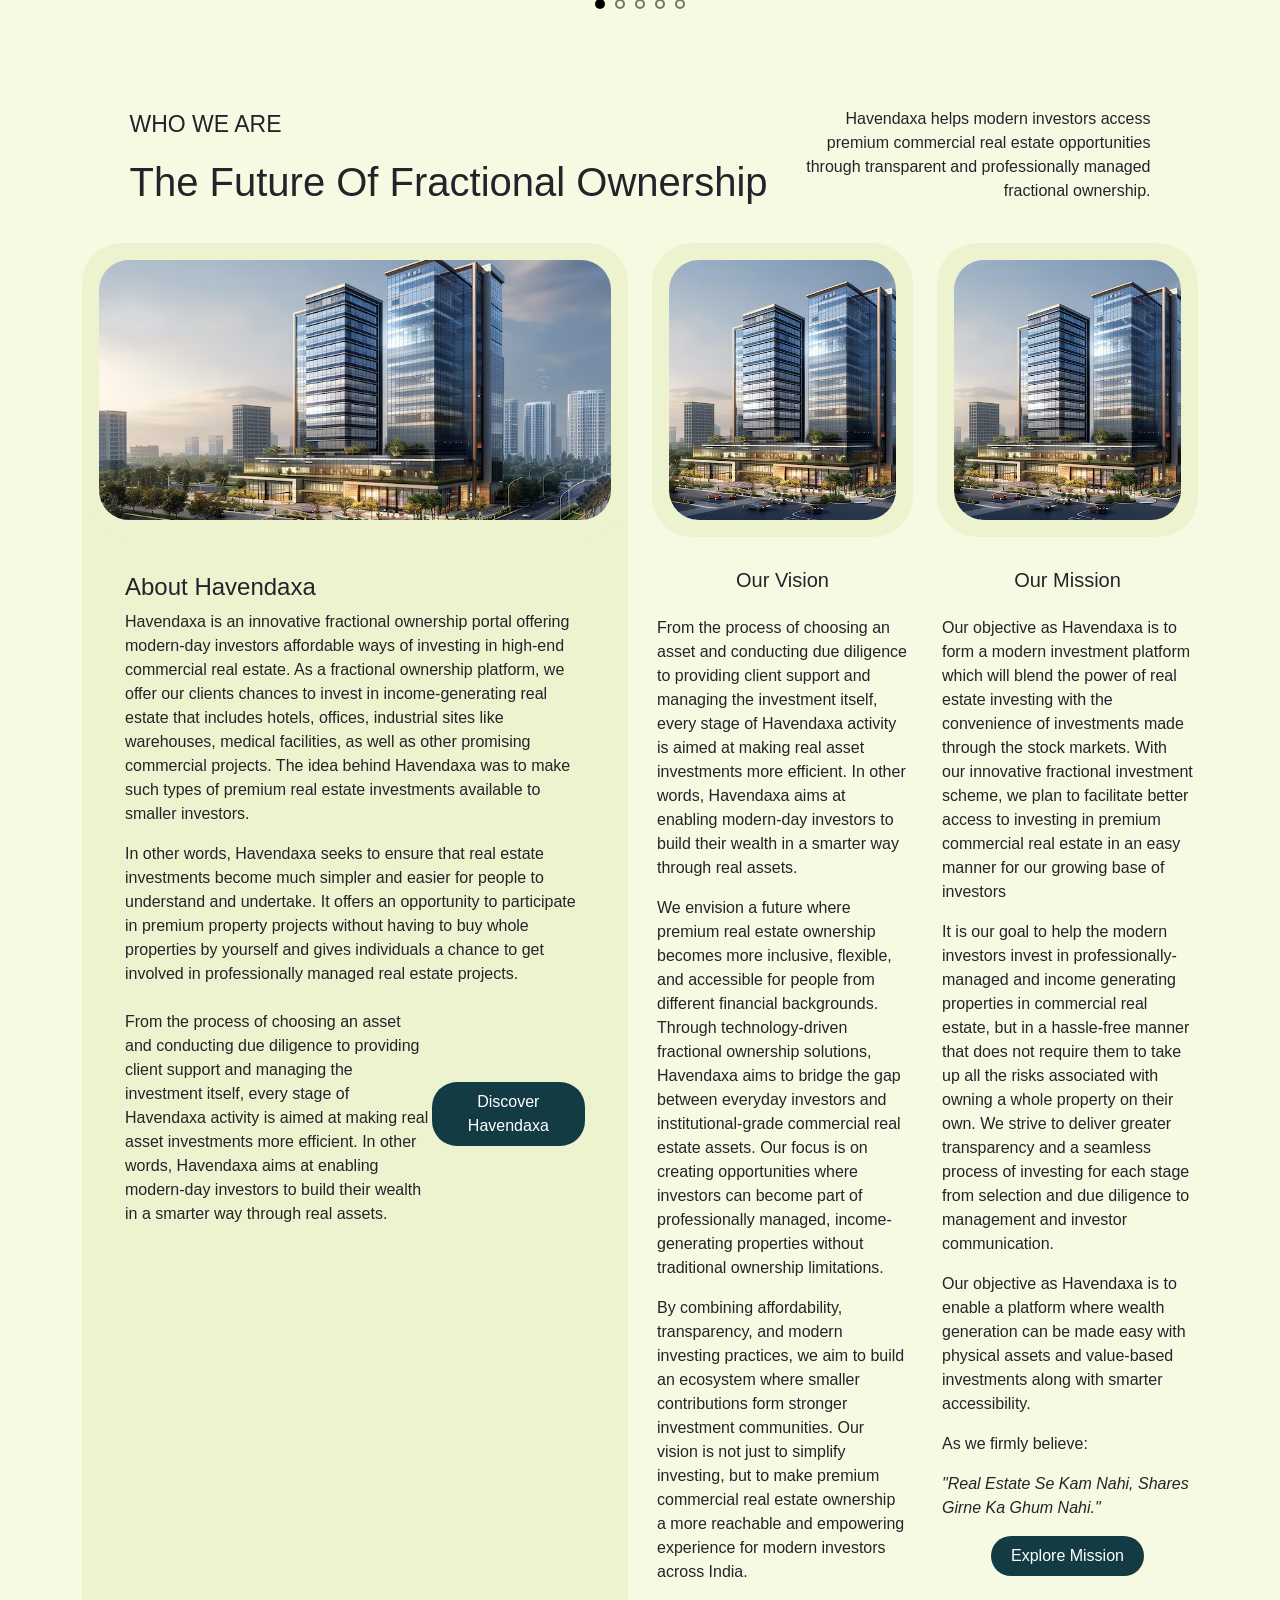
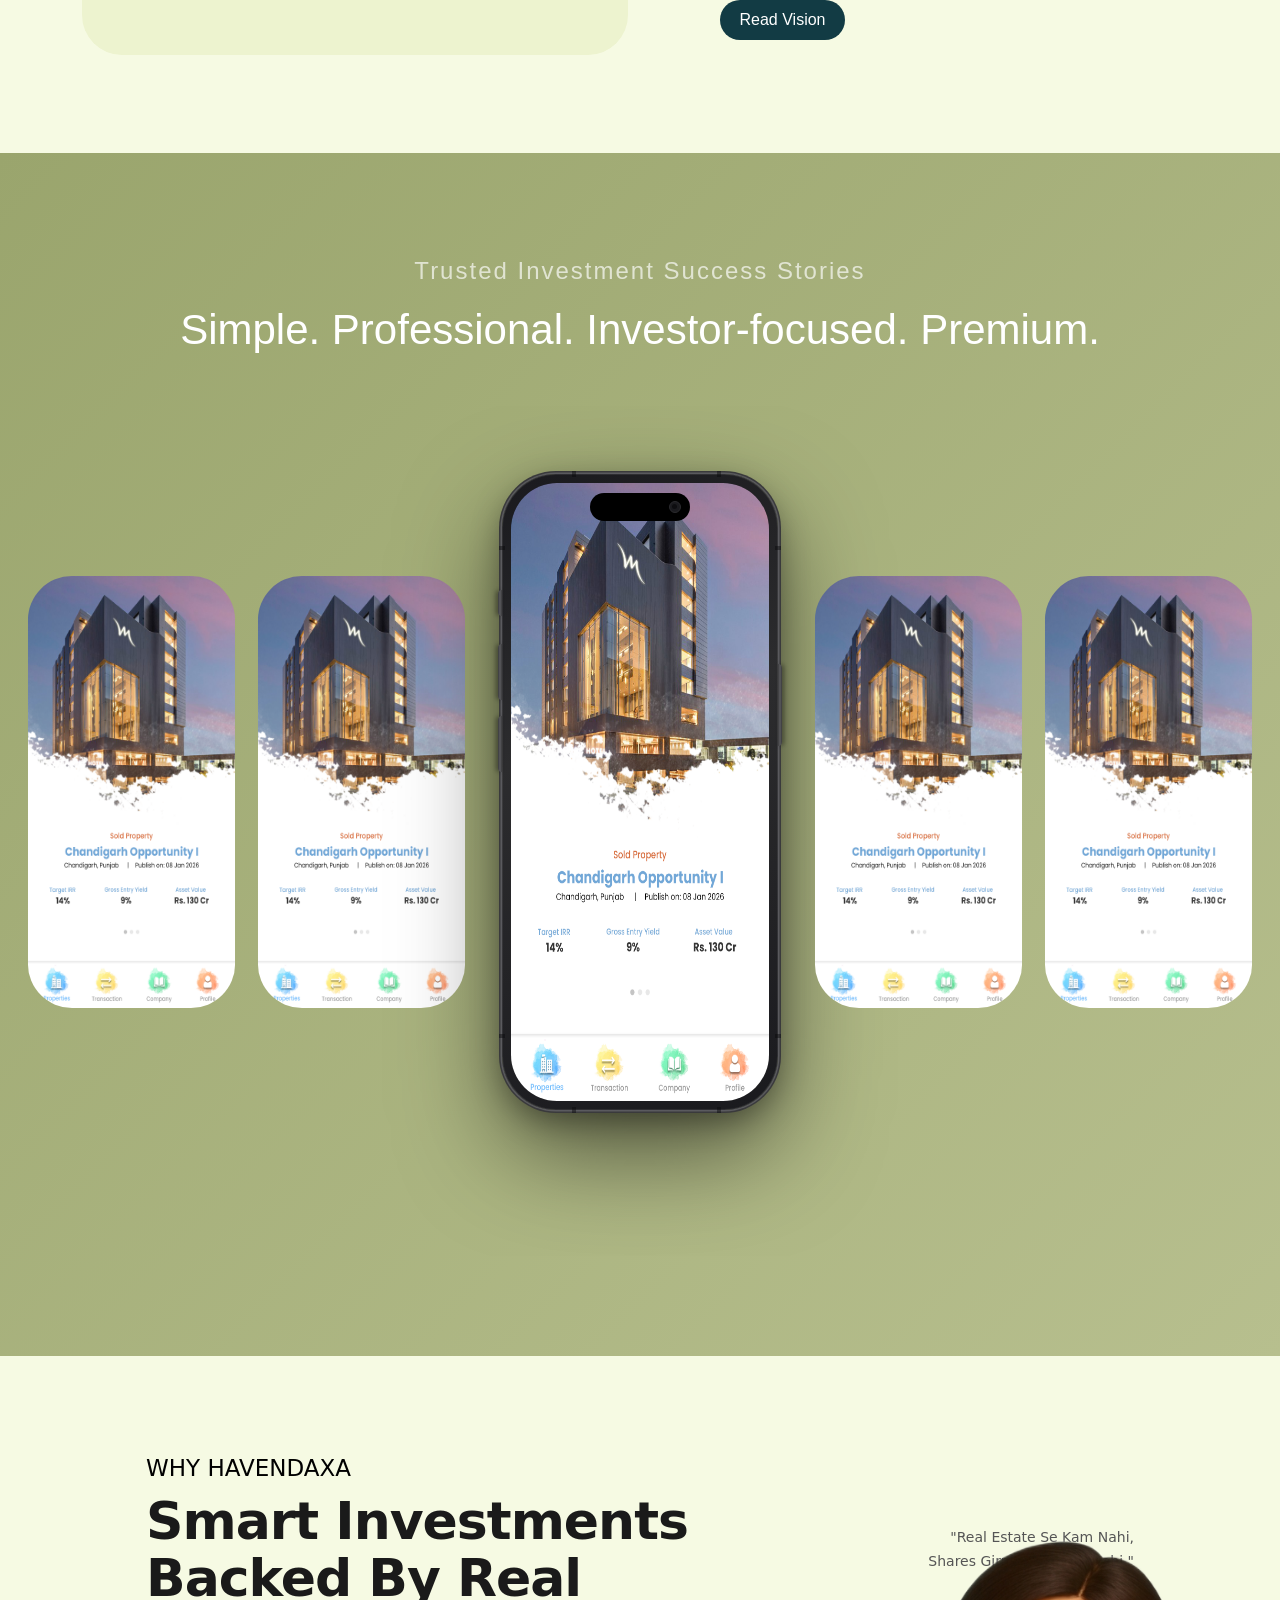
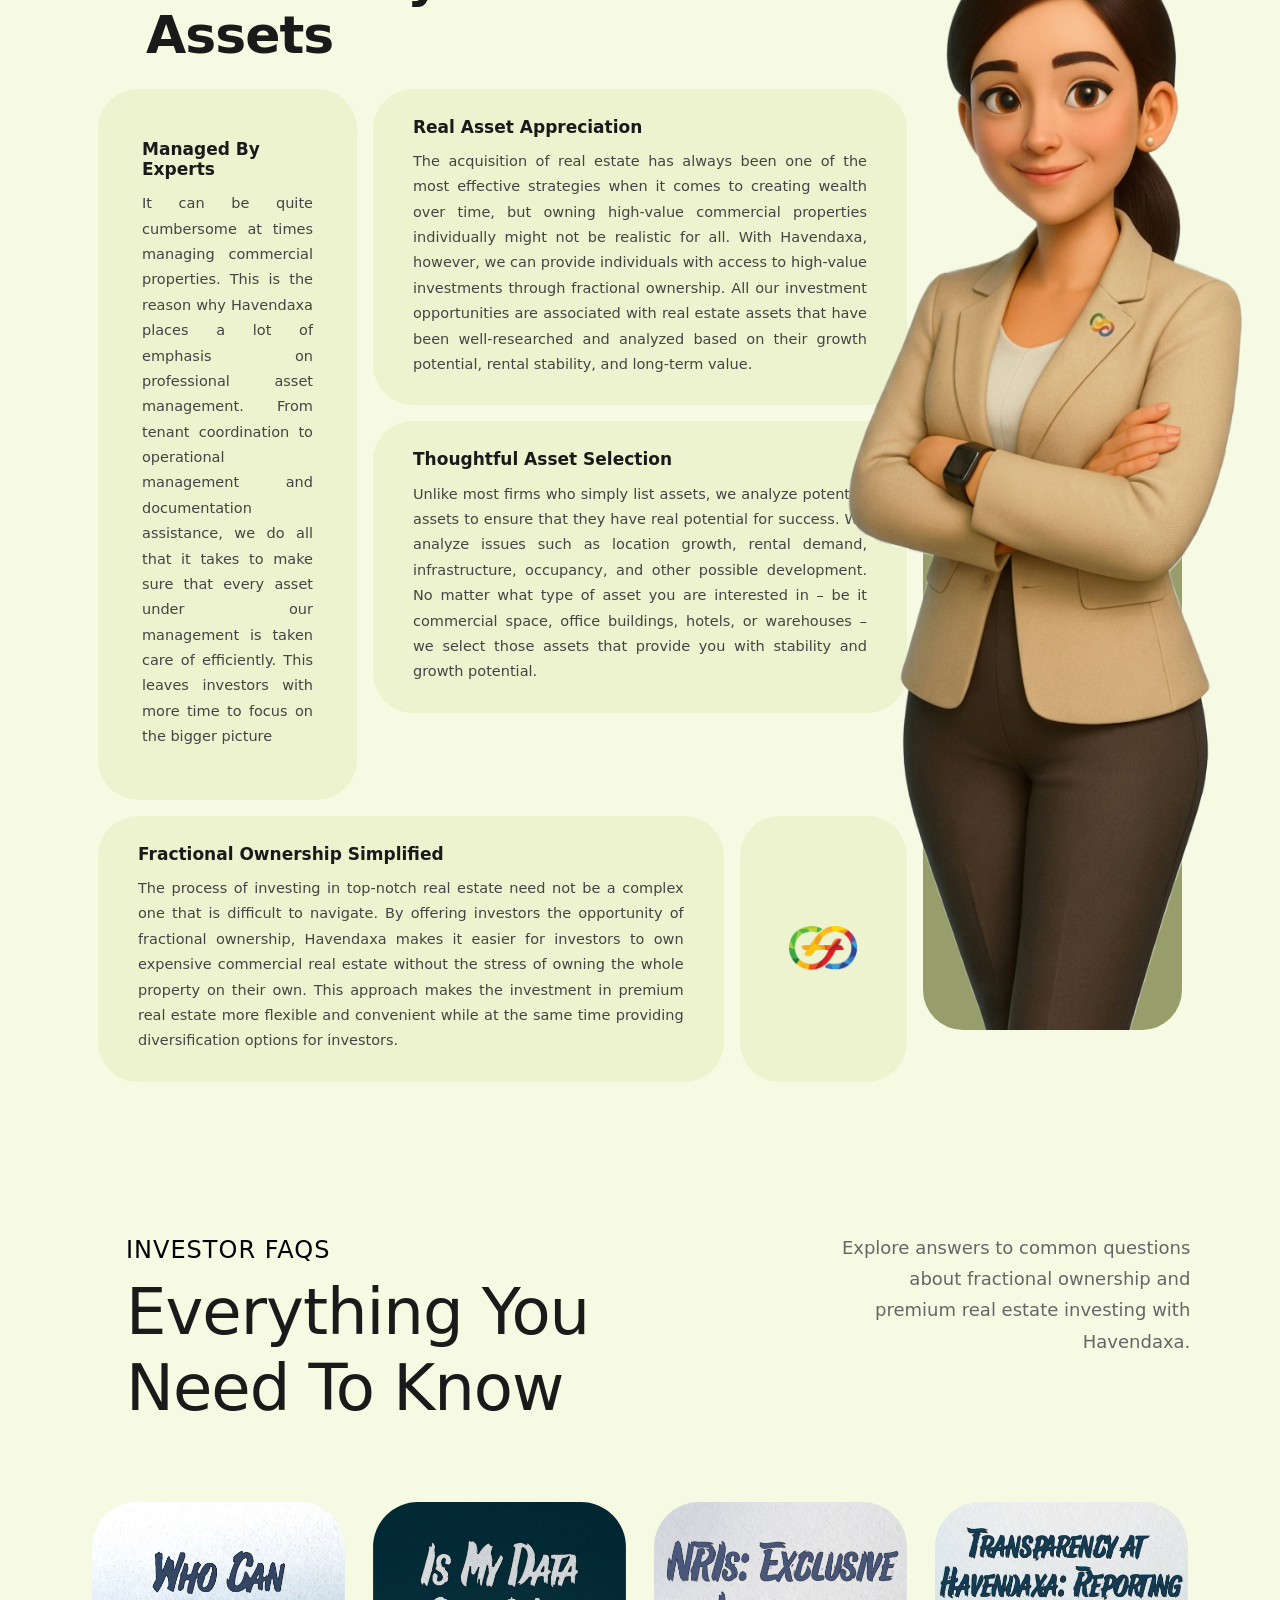
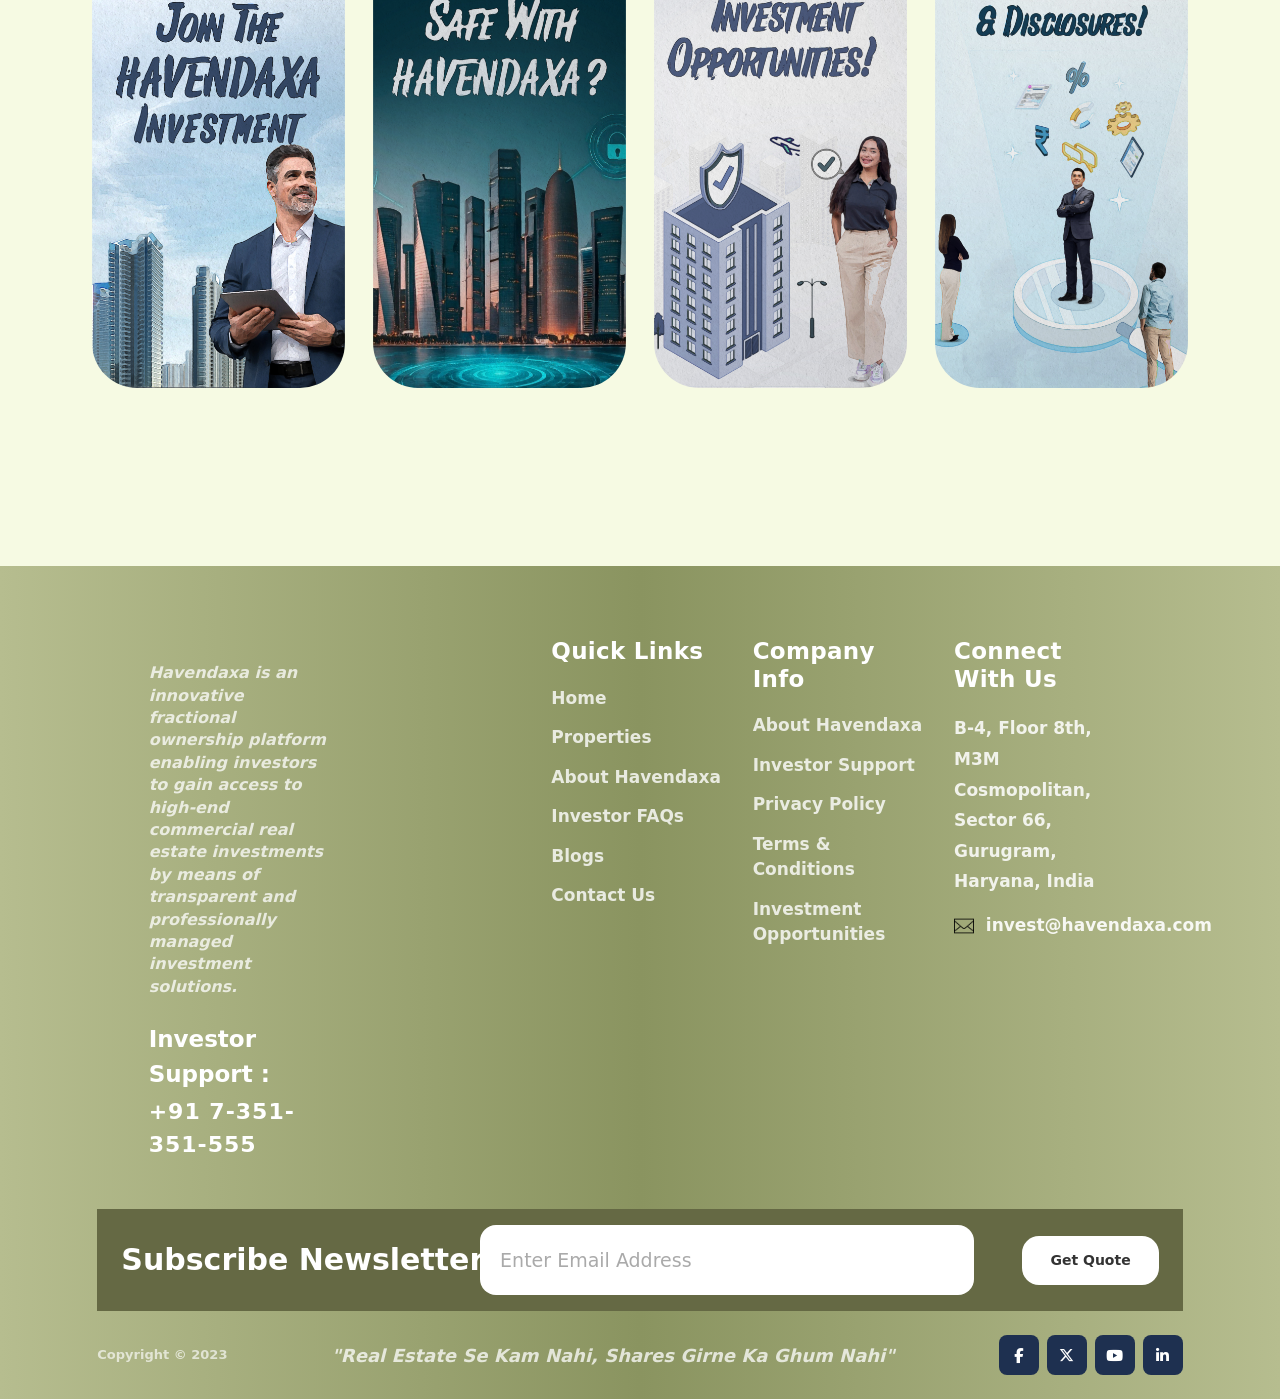
==== commit 29bb38d1: "Updated home page" ====
--- a/index.html
+++ b/index.html
@@ -65,7 +65,7 @@
           <!-- LEFT TEXT -->
           <div class="col-lg-9 text-center text-lg-start mb-4 mb-lg-0">
             <h1 class="dream-title">
-              OWN PREMIUM REAL ESTATE, FRACTIONALLY....
+              Access Bigger Assets with Smaller Investments...
             </h1>
           </div>
 
@@ -76,8 +76,8 @@
               journey with Havendaxa through fractional ownership.
             </p> -->
             <p class="dream-desc">
-              Access professionally managed commercial real estate opportunities
-              through modern fractional ownership.
+              A smarter way to participate in high-value real estate investments
+              with greater flexibility and accessibility.
             </p>
             <a href="#" class="btn dream-btn mt-3">Explore Opportunities</a>
           </div>
@@ -237,35 +237,33 @@
               <h4 class="mt-3">About Havendaxa</h4>
 
               <p>
-                Havendaxa is a contemporary fractional ownership platform that
-                aims at increasing accessibility of premium commercial real
-                estate investments to today's investors. At Havendaxa, investors
-                are offered a wide range of investment opportunities in
-                income-producing real estate assets including hotels, offices,
-                warehouses, healthcare real estate properties, and many others.
+                Havendaxa is an innovative fractional ownership portal offering
+                modern-day investors affordable ways of investing in high-end
+                commercial real estate. As a fractional ownership platform, we
+                offer our clients chances to invest in income-generating real
+                estate that includes hotels, offices, industrial sites like
+                warehouses, medical facilities, as well as other promising
+                commercial projects. The idea behind Havendaxa was to make such
+                types of premium real estate investments available to smaller
+                investors.
               </p>
               <p>
-                Our strategy is based on transparency, professional management,
-                and creation of value in the long run. Through fractional
-                ownership, investors are provided with access to premium real
-                estate investments without having to purchase a whole property
-                on their own.
-              </p>
-              <p>
-                Strategically positioned properties with strong growth
-                potential, rental options, and value-added features characterize
-                our real estate investments. From asset selection to management
-                services and investor relations, everything at Havendaxa is done
-                in order to facilitate your experience and ensure you are
-                well-informed
-              </p>
+                In other words, Havendaxa seeks to ensure that real estate
+                investments become much simpler and easier for people to
+                understand and undertake. It offers an opportunity to
+                participate in premium property projects without having to buy
+                whole properties by yourself and gives individuals a chance to
+                get involved in professionally managed real estate projects.
+              </p>
+
               <div class="mt-4 mb-0 main-card">
                 <p class="mb-0 col-8 main-card-desc">
-                  Real estate investment should be simple, and that is our
-                  belief at Havendaxa. Our goal is to make professionally
-                  managed commercial real estate investments accessible while
-                  offering you an opportunity to diversify your portfolio and
-                  invest in real assets.
+                  From the process of choosing an asset and conducting due
+                  diligence to providing client support and managing the
+                  investment itself, every stage of Havendaxa activity is aimed
+                  at making real asset investments more efficient. In other
+                  words, Havendaxa aims at enabling modern-day investors to
+                  build their wealth in a smarter way through real assets.
                 </p>
                 <button class="btn-custom main-card-btn mt-3 mb-4">
                   Discover Havendaxa
@@ -286,28 +284,33 @@
               <h5 class="mb-4">Our Vision</h5>
 
               <p class="text-md-start">
-                The Havendaxa vision is to revolutionize the way commercial real
-                estate investments are made by bringing the luxury of owning
-                premium real estate within reach of every investor. It aims to
-                connect innovative investors and top-notch real estate assets by
-                creating technology-enabled fractional ownership solutions.
+                From the process of choosing an asset and conducting due
+                diligence to providing client support and managing the
+                investment itself, every stage of Havendaxa activity is aimed at
+                making real asset investments more efficient. In other words,
+                Havendaxa aims at enabling modern-day investors to build their
+                wealth in a smarter way through real assets.
               </p>
               <p class="text-md-start">
-                Our vision is about making the process of investing in premium
-                commercial real estate simple, smart, and open for individuals
-                to build their wealth through tangible real estate ownership.
+                We envision a future where premium real estate ownership becomes
+                more inclusive, flexible, and accessible for people from
+                different financial backgrounds. Through technology-driven
+                fractional ownership solutions, Havendaxa aims to bridge the gap
+                between everyday investors and institutional-grade commercial
+                real estate assets. Our focus is on creating opportunities where
+                investors can become part of professionally managed,
+                income-generating properties without traditional ownership
+                limitations.
               </p>
               <p class="text-md-start">
-                By innovating and strategically selecting the best real estate
-                assets and offering professional management, we are aiming at
-                building an ecosystem that makes investors empowered with more
-                opportunities, ease, and assurance to invest in real assets.
-              </p>
-              <p class="text-md-start">
-                Our mission is to provide a platform where innovative investors
-                can access premium commercial real estate investments with
-                transparency, convenience, and growth.
-              </p>
+                By combining affordability, transparency, and modern investing
+                practices, we aim to build an ecosystem where smaller
+                contributions form stronger investment communities. Our vision
+                is not just to simplify investing, but to make premium
+                commercial real estate ownership a more reachable and empowering
+                experience for modern investors across India.
+              </p>
+
               <button class="btn-custom">Read Vision</button>
             </div>
           </div>
@@ -324,32 +327,32 @@
               <h5 class="mb-4">Our Mission</h5>
 
               <p class="text-md-start">
-                Our vision is to make premium commercial real estate investing
-                easy through professionally managed and asset-backed fractional
-                ownership solutions. We endeavor to assist investors to invest
-                in high-quality income-generating commercial properties without
-                the hassle that usually comes with owning real estate.
+                Our objective as Havendaxa is to form a modern investment
+                platform which will blend the power of real estate investing
+                with the convenience of investments made through the stock
+                markets. With our innovative fractional investment scheme, we
+                plan to facilitate better access to investing in premium
+                commercial real estate in an easy manner for our growing base of
+                investors
               </p>
               <p class="text-md-start">
-                At Havendaxa, we ensure that every investment journey is not
-                only enjoyable but also rewarding. Through structured,
-                well-thought out investment journeys that include property
-                selection, due diligence, and operational management among other
-                things, we work hard to ensure that our investors get the most
-                from their investments.
+                It is our goal to help the modern investors invest in
+                professionally-managed and income generating properties in
+                commercial real estate, but in a hassle-free manner that does
+                not require them to take up all the risks associated with owning
+                a whole property on their own. We strive to deliver greater
+                transparency and a seamless process of investing for each stage
+                from selection and due diligence to management and investor
+                communication.
               </p>
               <p class="text-md-start">
-                We envision an environment where wealth creation is done in a
-                safe, practical manner; something that can be achieved by
-                focusing on tangible commercial real estate assets that will
-                ensure long term confidence and growth. As the saying goes,
-                “Real Estate Se Kam Nahi, Shares Girne Ka Ghum Nahi”.
-              </p>
+                Our objective as Havendaxa is to enable a platform where wealth
+                generation can be made easy with physical assets and value-based
+                investments along with smarter accessibility.
+              </p>
+              <p class="text-md-start">As we firmly believe:</p>
               <p class="text-md-start">
-                Our efforts are geared towards ensuring that we create a
-                platform that instills trust, accessibility, and strategic
-                investing in order to help our investors grow their wealth
-                portfolios.
+                <i>"Real Estate Se Kam Nahi, Shares Girne Ka Ghum Nahi."</i>
               </p>
               <button class="btn-custom">Explore Mission</button>
             </div>
@@ -423,12 +426,13 @@
           </div>
           <div class="col-12 col-lg-3 offset-lg-2 text-lg-end mt-3 mt-lg-0">
             <p class="vwd-desc">
-              Havendaxa makes premium real estate investing easy, more
+              "Real Estate Se Kam Nahi, Shares Girne Ka Ghum Nahi."
+              <!-- Havendaxa makes premium real estate investing easy, more
               transparent, and growth-oriented for today’s sophisticated
               investors. From our selection of prime commercial properties to
               our professional management team, everything we do is aimed at
               making your real estate investment journey hassle-free and
-              reliable.
+              reliable. -->
             </p>
           </div>
         </div>
@@ -593,17 +597,16 @@
                     <button class="faq-plus-btn">+</button>
                   </div>
                   <h6 class="faq-card__body-title text-start px-3">
-                    Lorem ipsum dolor sit amet
+                    Who Can Invest With Havendaxa?
                   </h6>
+
                   <p class="faq-card__body-text text-start px-3">
-                    Lorem ipsum dolor sit amet, consectetur adipiscing elit, sed
-                    do eiusmod tempor incididunt ut labore et dolore magna
-                    aliqua. Quis ipsum suspendisse ultrices gravida. Risus
-                    commodo viverra maecenas accumsan lacus vel facilisis.
+                    What if premium commercial real estate investing was no
+                    longer limited to only large investors and institutions?
                   </p>
-                  <p class="faq-card__body-text text-start px-3">
+                  <!-- <p class="faq-card__body-text text-start px-3">
                     Lorem ipsum dolor sit amet, consectetur adipiscing elit,
-                  </p>
+                  </p> -->
                 </div>
               </div>
             </div>
@@ -624,17 +627,16 @@
                     <button class="faq-plus-btn">+</button>
                   </div>
                   <h6 class="faq-card__body-title text-start px-3">
-                    Lorem ipsum dolor sit amet
+                    How Do You Keep My Personal Information Secure?
                   </h6>
                   <p class="faq-card__body-text text-start px-3">
-                    Lorem ipsum dolor sit amet, consectetur adipiscing elit, sed
-                    do eiusmod tempor incididunt ut labore et dolore magna
-                    aliqua. Quis ipsum suspendisse ultrices gravida. Risus
-                    commodo viverra maecenas accumsan lacus vel facilisis.
+                    Investor trust goes beyond investments — discover how
+                    Havendaxa focuses on secure and professionally managed
+                    investor experiences.
                   </p>
-                  <p class="faq-card__body-text text-start px-3">
+                  <!-- <p class="faq-card__body-text text-start px-3">
                     Lorem ipsum dolor sit amet, consectetur adipiscing elit,
-                  </p>
+                  </p> -->
                 </div>
               </div>
             </div>
@@ -653,17 +655,15 @@
                     <button class="faq-plus-btn">+</button>
                   </div>
                   <h6 class="faq-card__body-title text-start px-3">
-                    Lorem ipsum dolor sit amet
+                    How Can NRIs Invest?
                   </h6>
                   <p class="faq-card__body-text text-start px-3">
-                    Lorem ipsum dolor sit amet, consectetur adipiscing elit, sed
-                    do eiusmod tempor incididunt ut labore et dolore magna
-                    aliqua. Quis ipsum suspendisse ultrices gravida. Risus
-                    commodo viverra maecenas accumsan lacus vel facilisis.
+                    Looking to stay connected with India’s growing real estate
+                    market without managing an entire property remotely?
                   </p>
-                  <p class="faq-card__body-text text-start px-3">
+                  <!-- <p class="faq-card__body-text text-start px-3">
                     Lorem ipsum dolor sit amet, consectetur adipiscing elit,
-                  </p>
+                  </p> -->
                 </div>
               </div>
             </div>
@@ -682,17 +682,16 @@
                     <button class="faq-plus-btn">+</button>
                   </div>
                   <h6 class="faq-card__body-title text-start px-3">
-                    Lorem ipsum dolor sit amet
+                    What Are The Reporting Standards And Disclosures For
+                    Havendaxa Investments?
                   </h6>
                   <p class="faq-card__body-text text-start px-3">
-                    Lorem ipsum dolor sit amet, consectetur adipiscing elit, sed
-                    do eiusmod tempor incididunt ut labore et dolore magna
-                    aliqua. Quis ipsum suspendisse ultrices gravida. Risus
-                    commodo viverra maecenas accumsan lacus vel facilisis.
+                    Want to know what happens after you invest? Explore how
+                    reporting, disclosures, and investor updates are managed.
                   </p>
-                  <p class="faq-card__body-text text-start px-3">
+                  <!-- <p class="faq-card__body-text text-start px-3">
                     Lorem ipsum dolor sit amet, consectetur adipiscing elit,
-                  </p>
+                  </p> -->
                 </div>
               </div>
             </div>
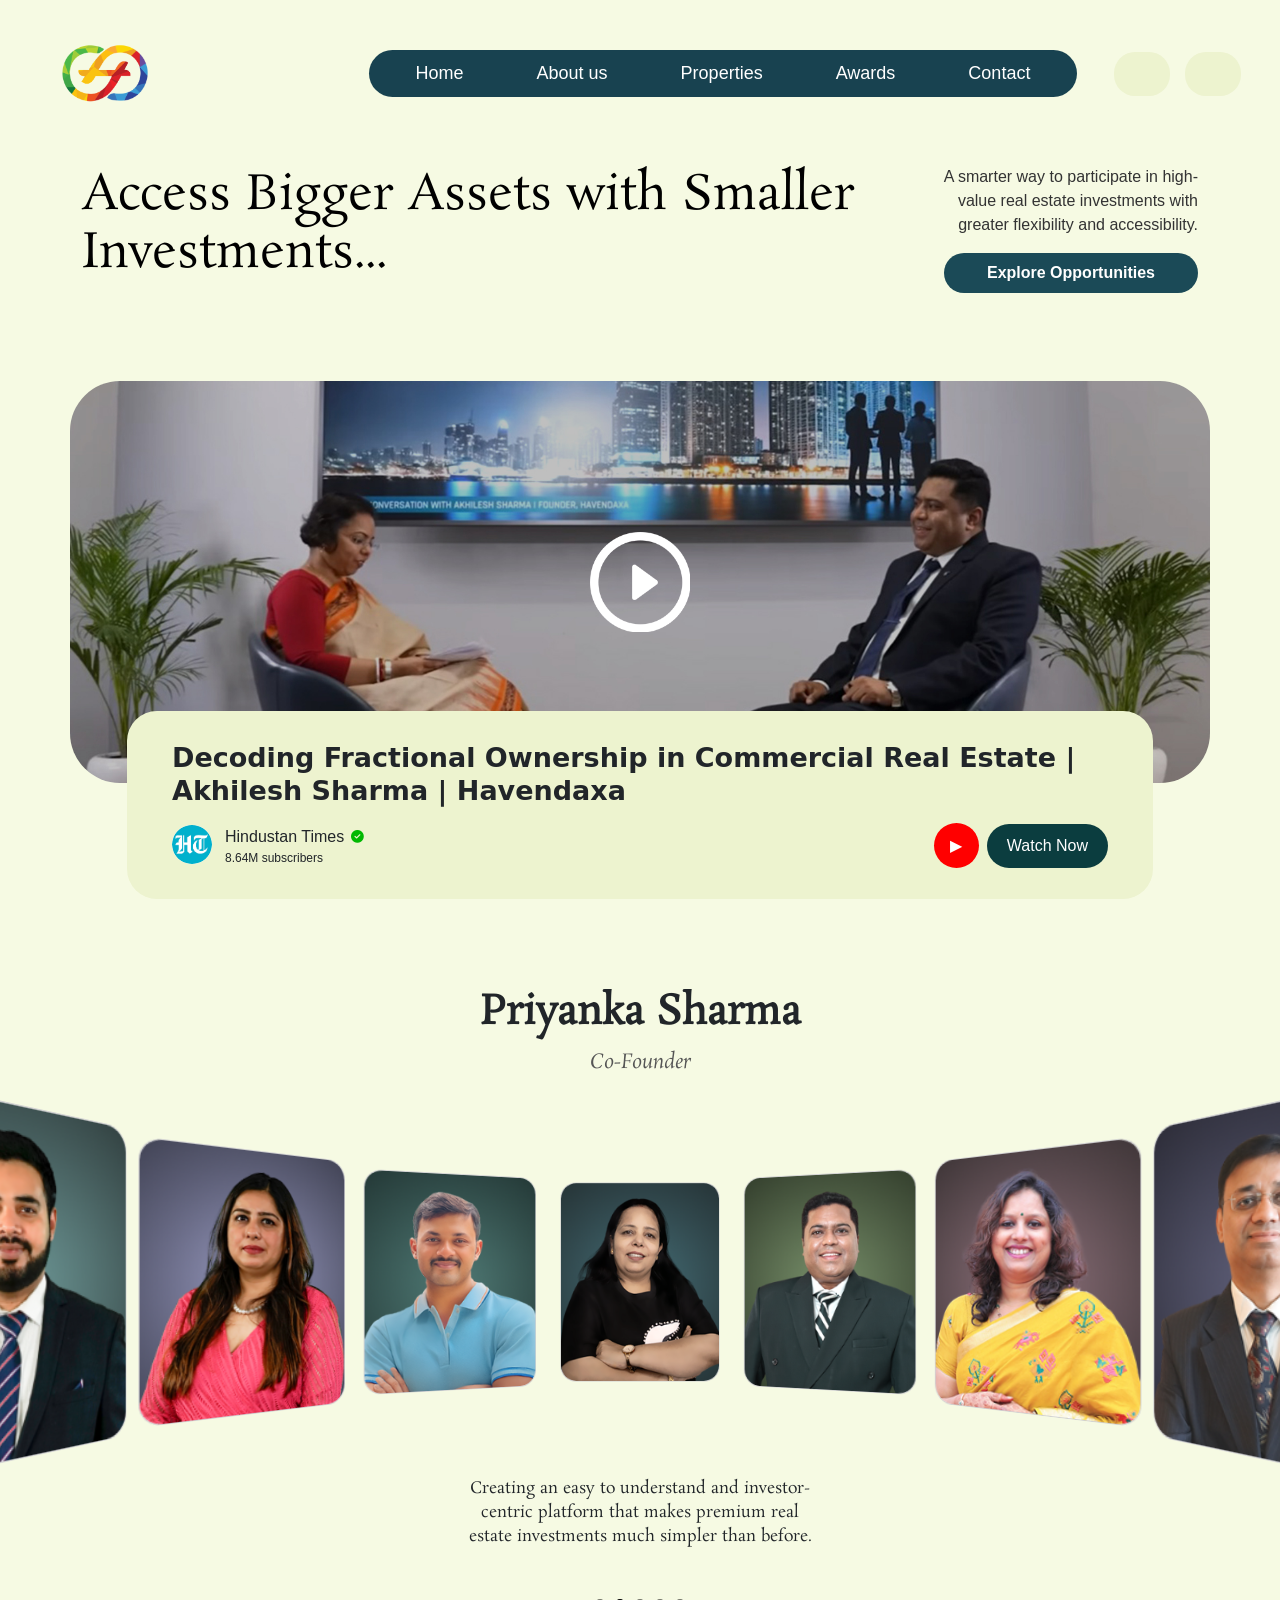
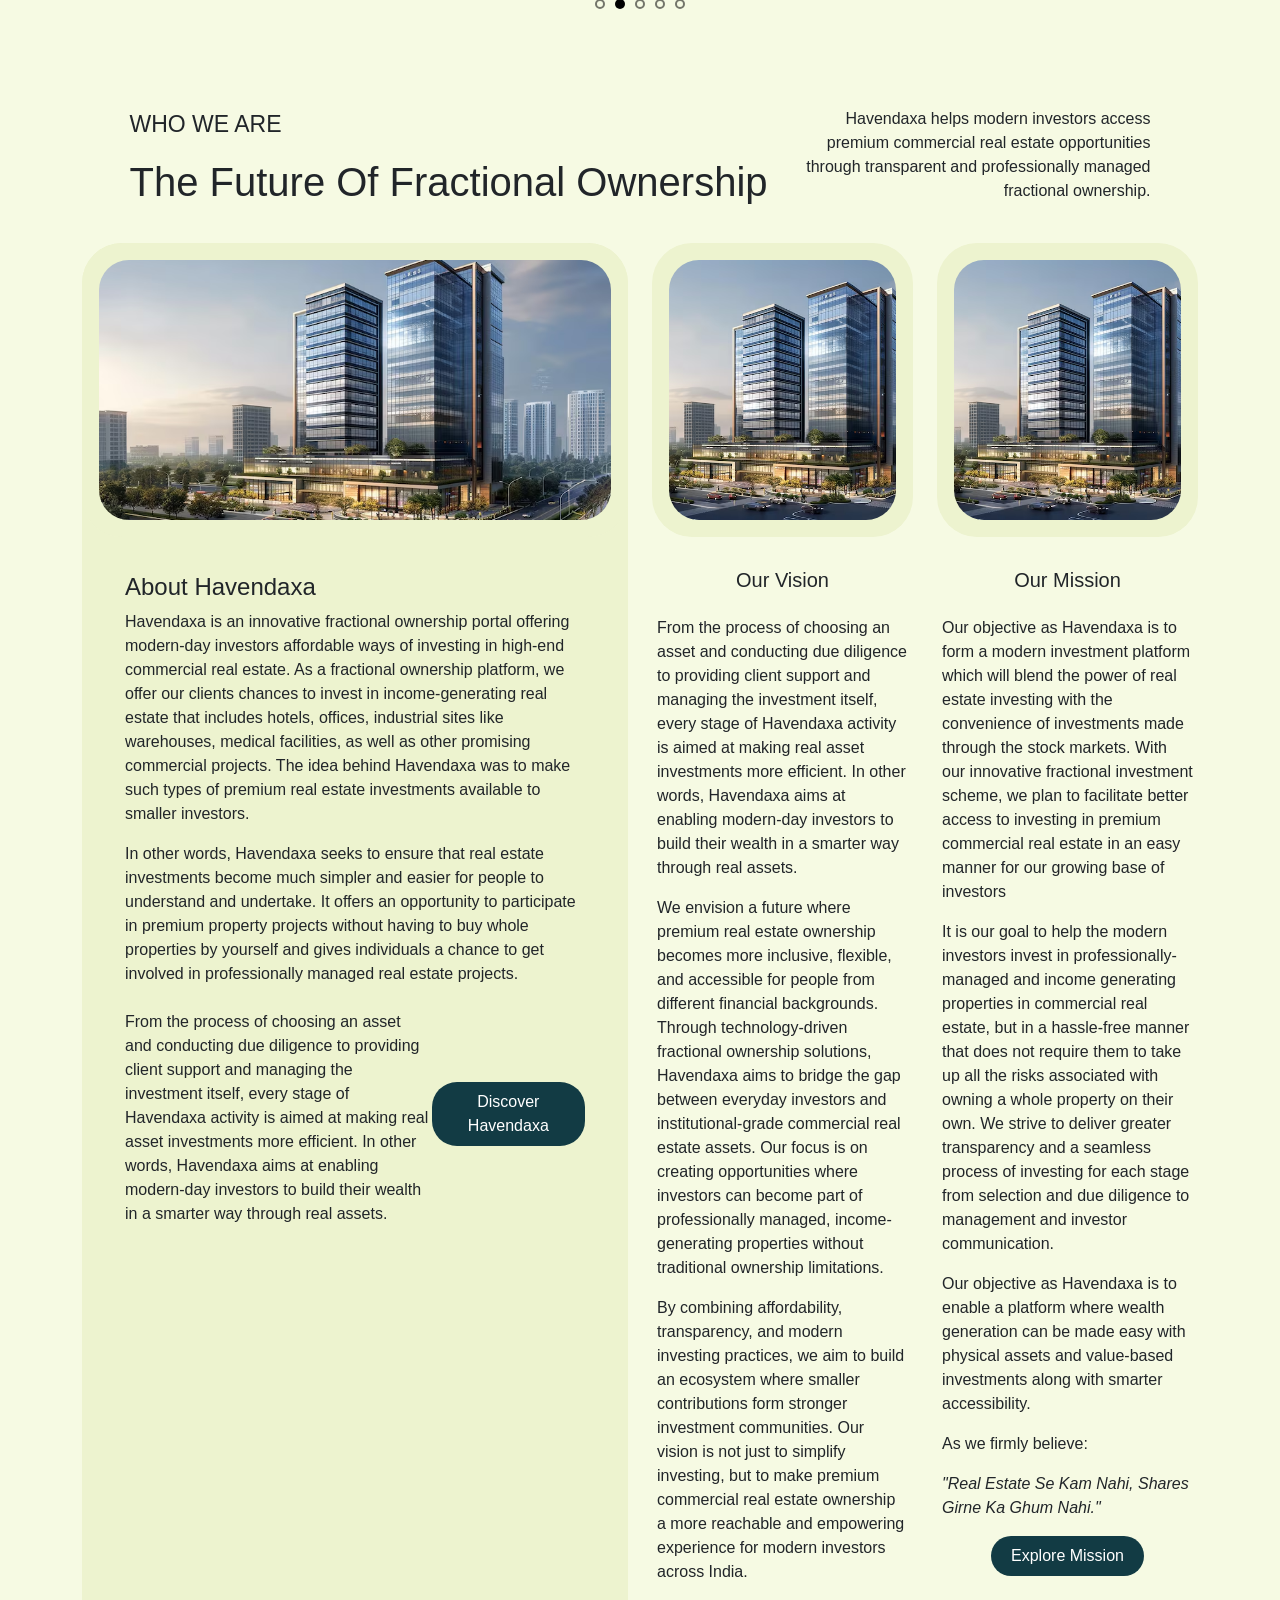
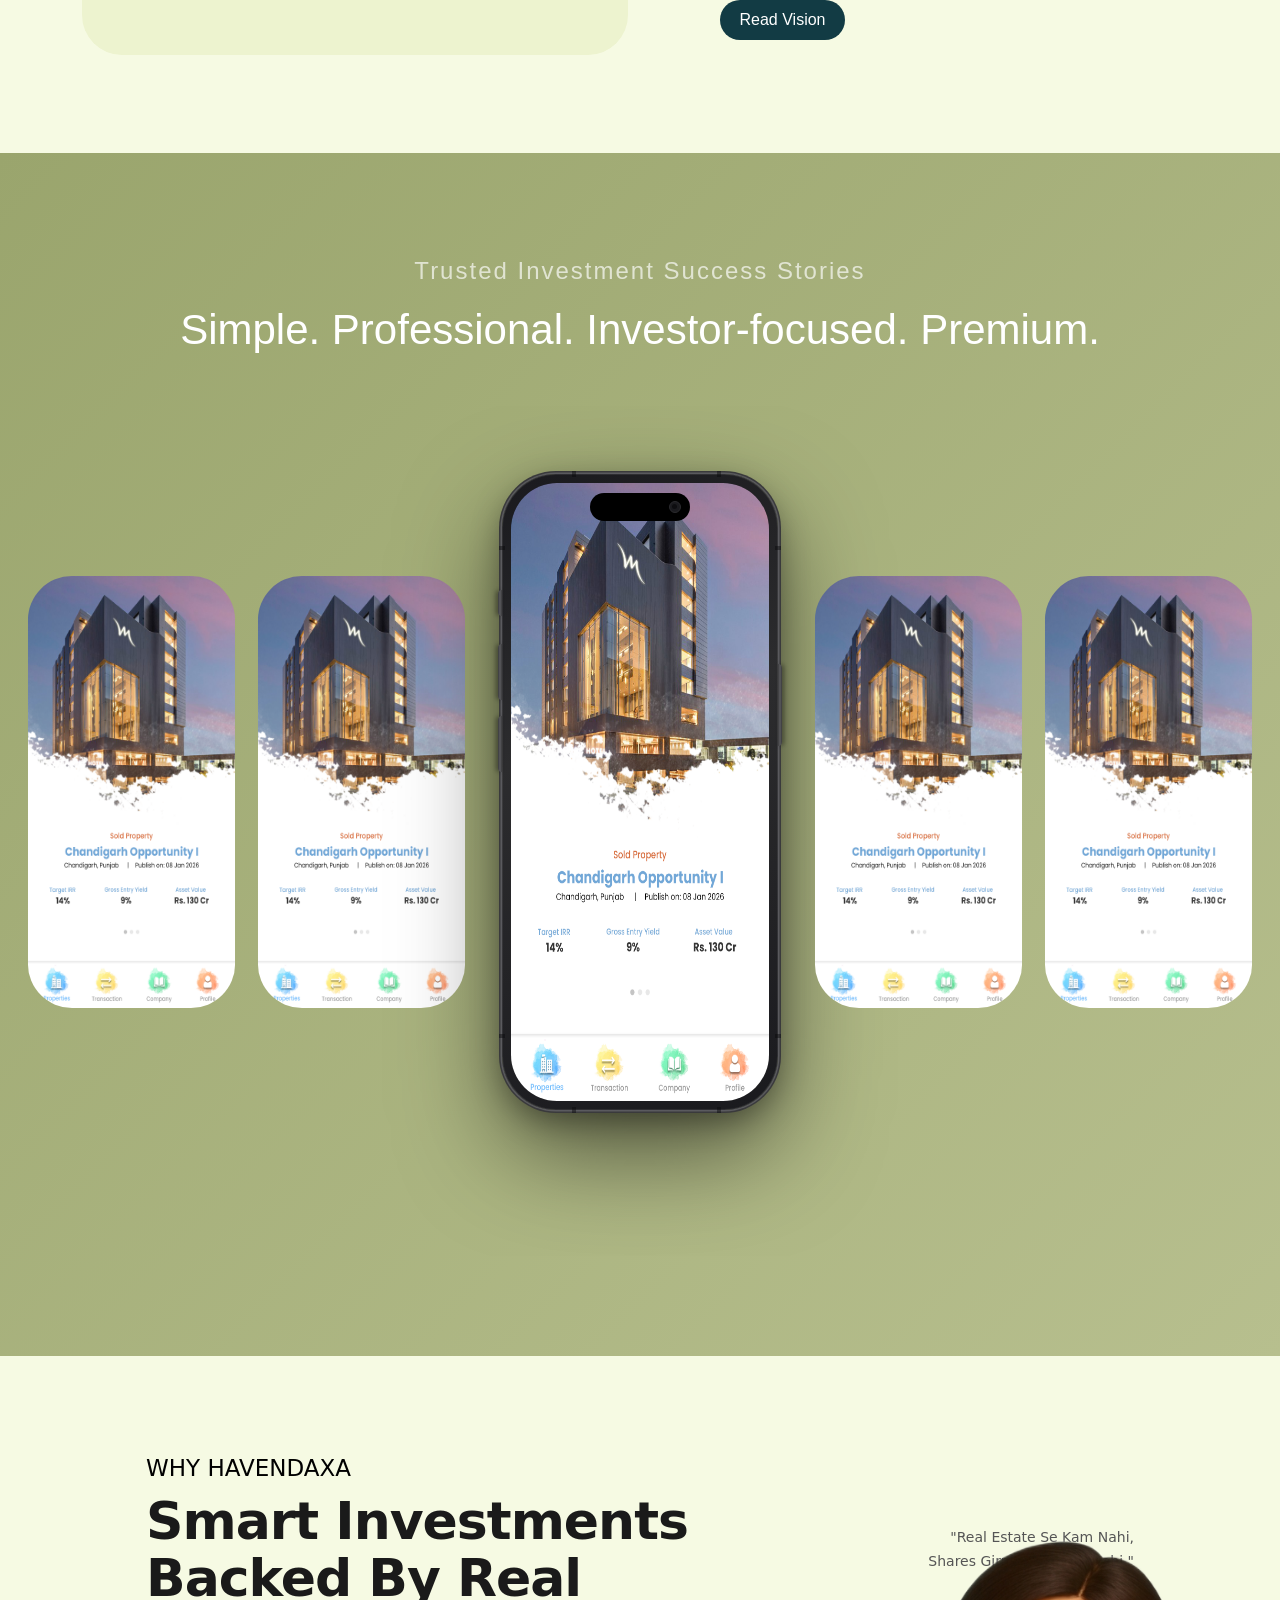
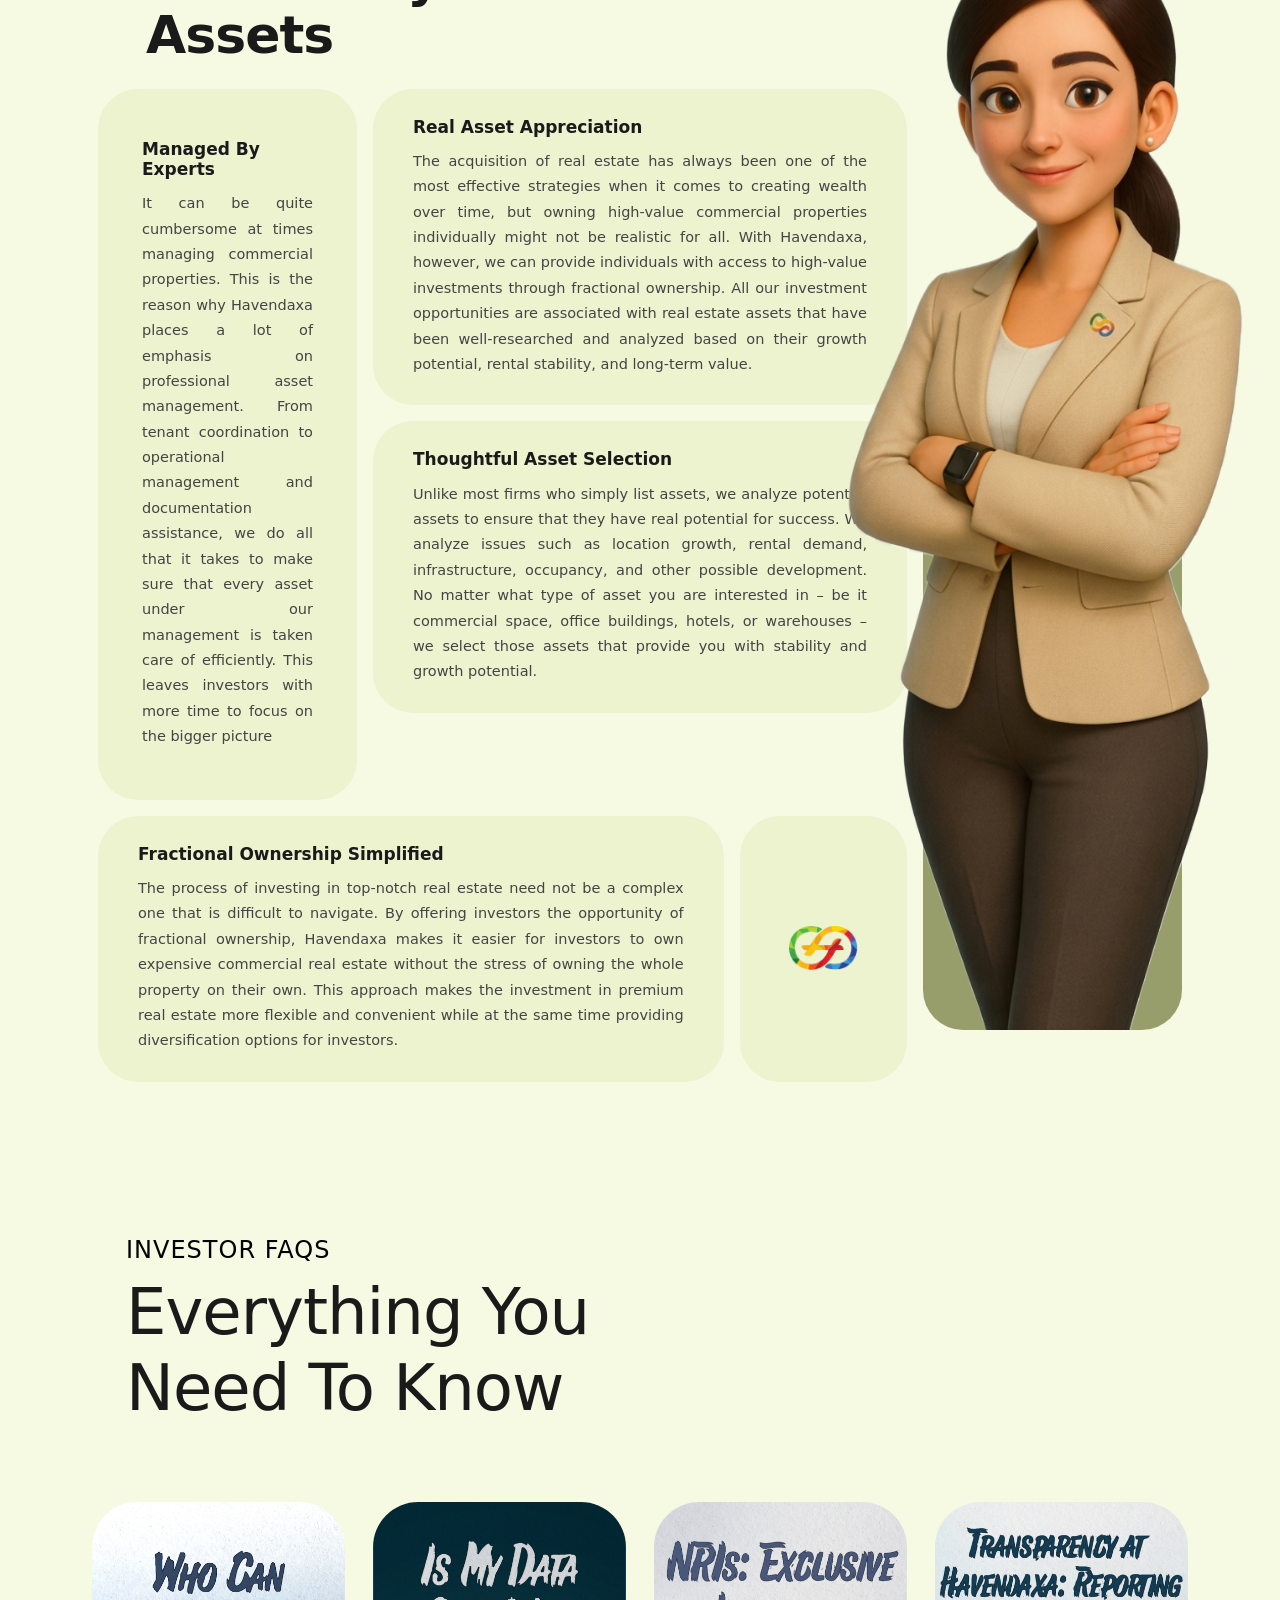
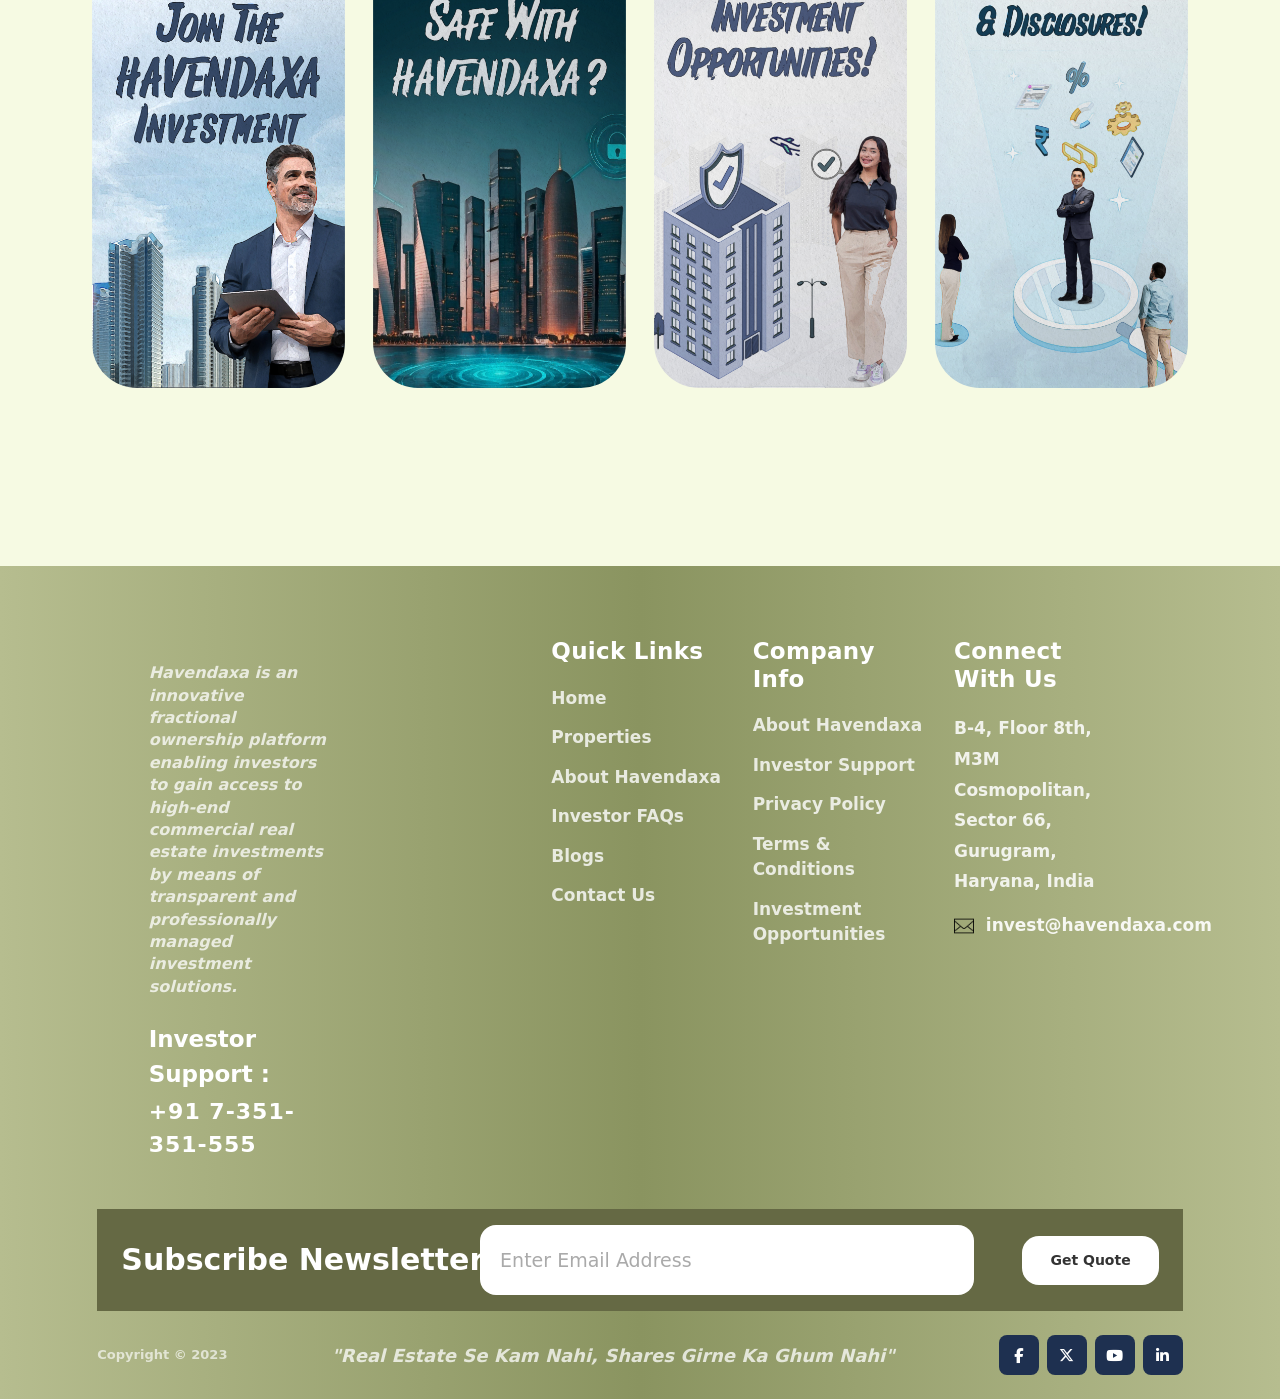
==== commit 7385846c: "Updated home page" ====
--- a/index.html
+++ b/index.html
@@ -573,8 +573,8 @@
           </div>
           <div class="col-12 col-lg-4 offset-lg-2 text-lg-end mt-2 mt-lg-0">
             <p class="faq-desc">
-              Explore answers to common questions about fractional ownership and
-              premium real estate investing with Havendaxa.
+              <!-- Explore answers to common questions about fractional ownership and
+              premium real estate investing with Havendaxa. -->
             </p>
           </div>
         </div>
--- a/assets/css/style.css
+++ b/assets/css/style.css
@@ -1343,7 +1343,7 @@
   font-weight: 900;
 }
 .faq-card__body {
-  padding: 35px 20px;
+  padding: 108px 20px;
   background-color: #edf3cf;
   padding-top: 20px;
 }
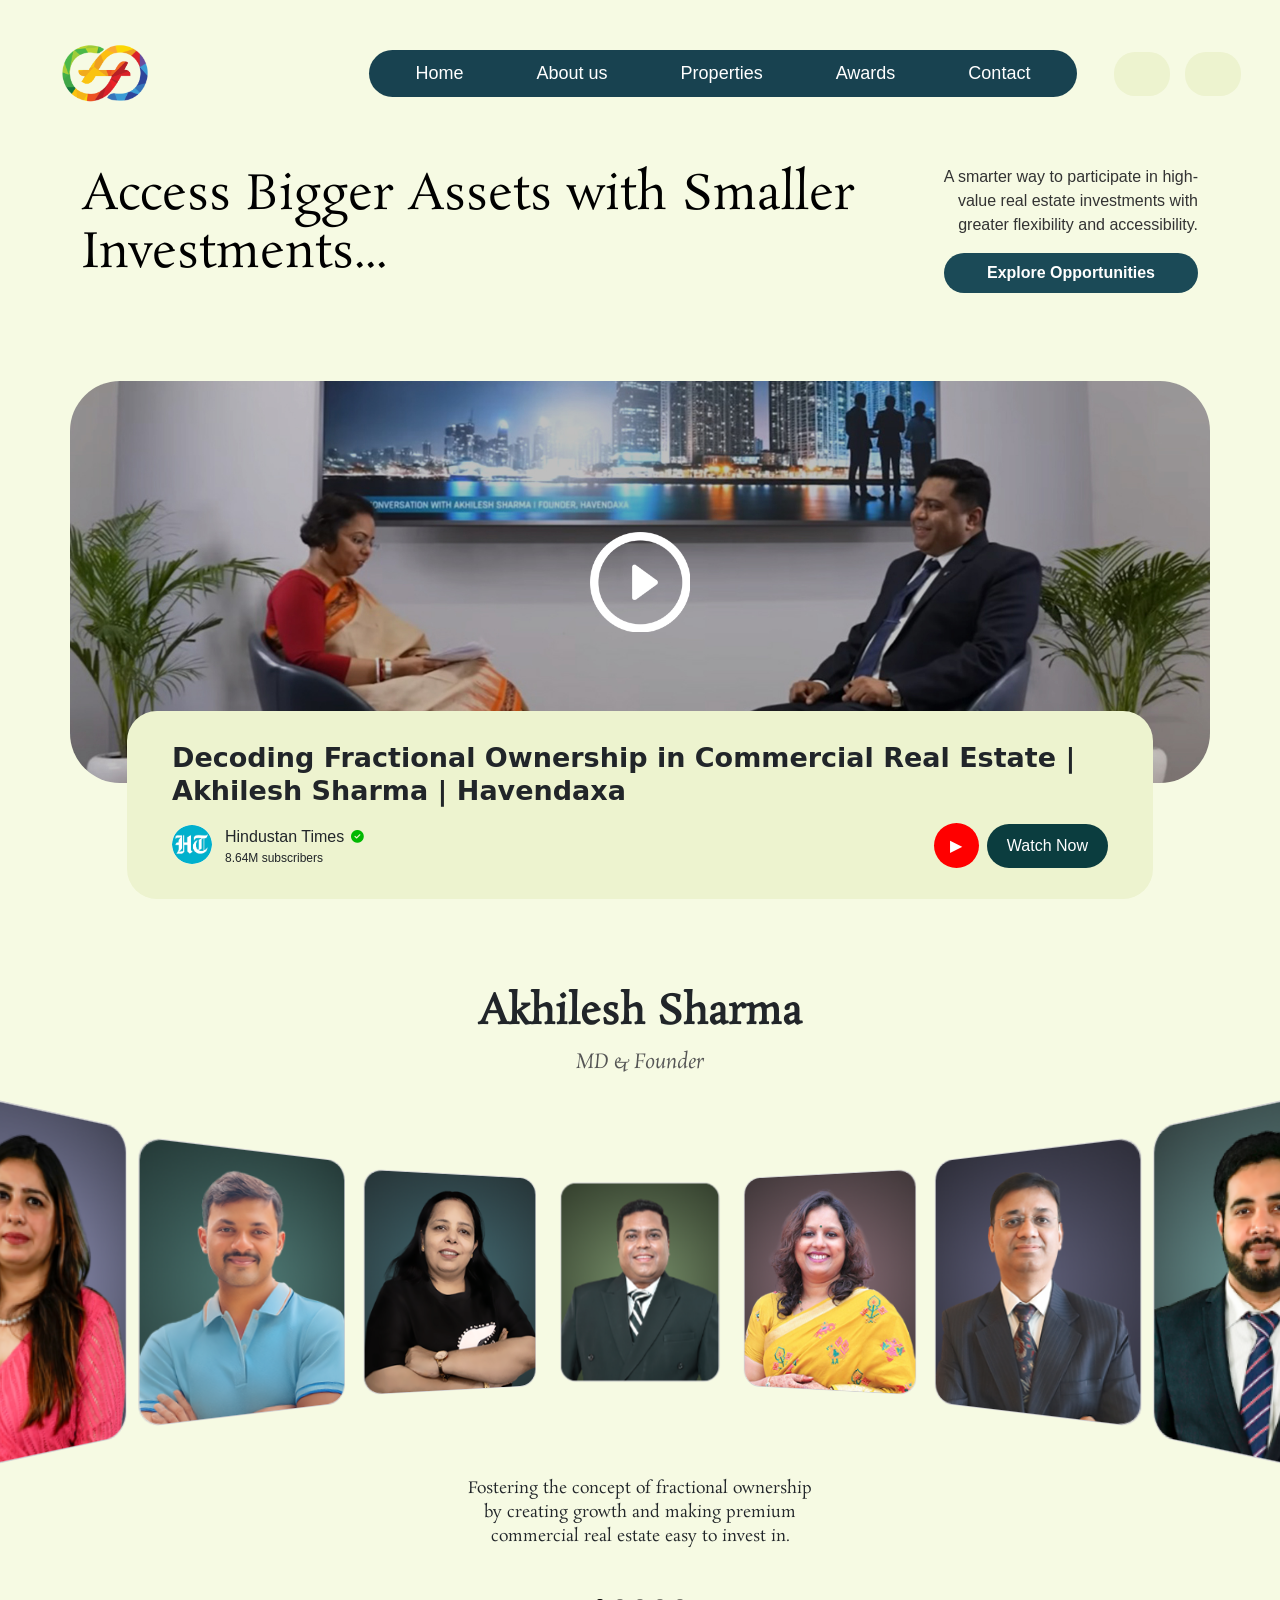
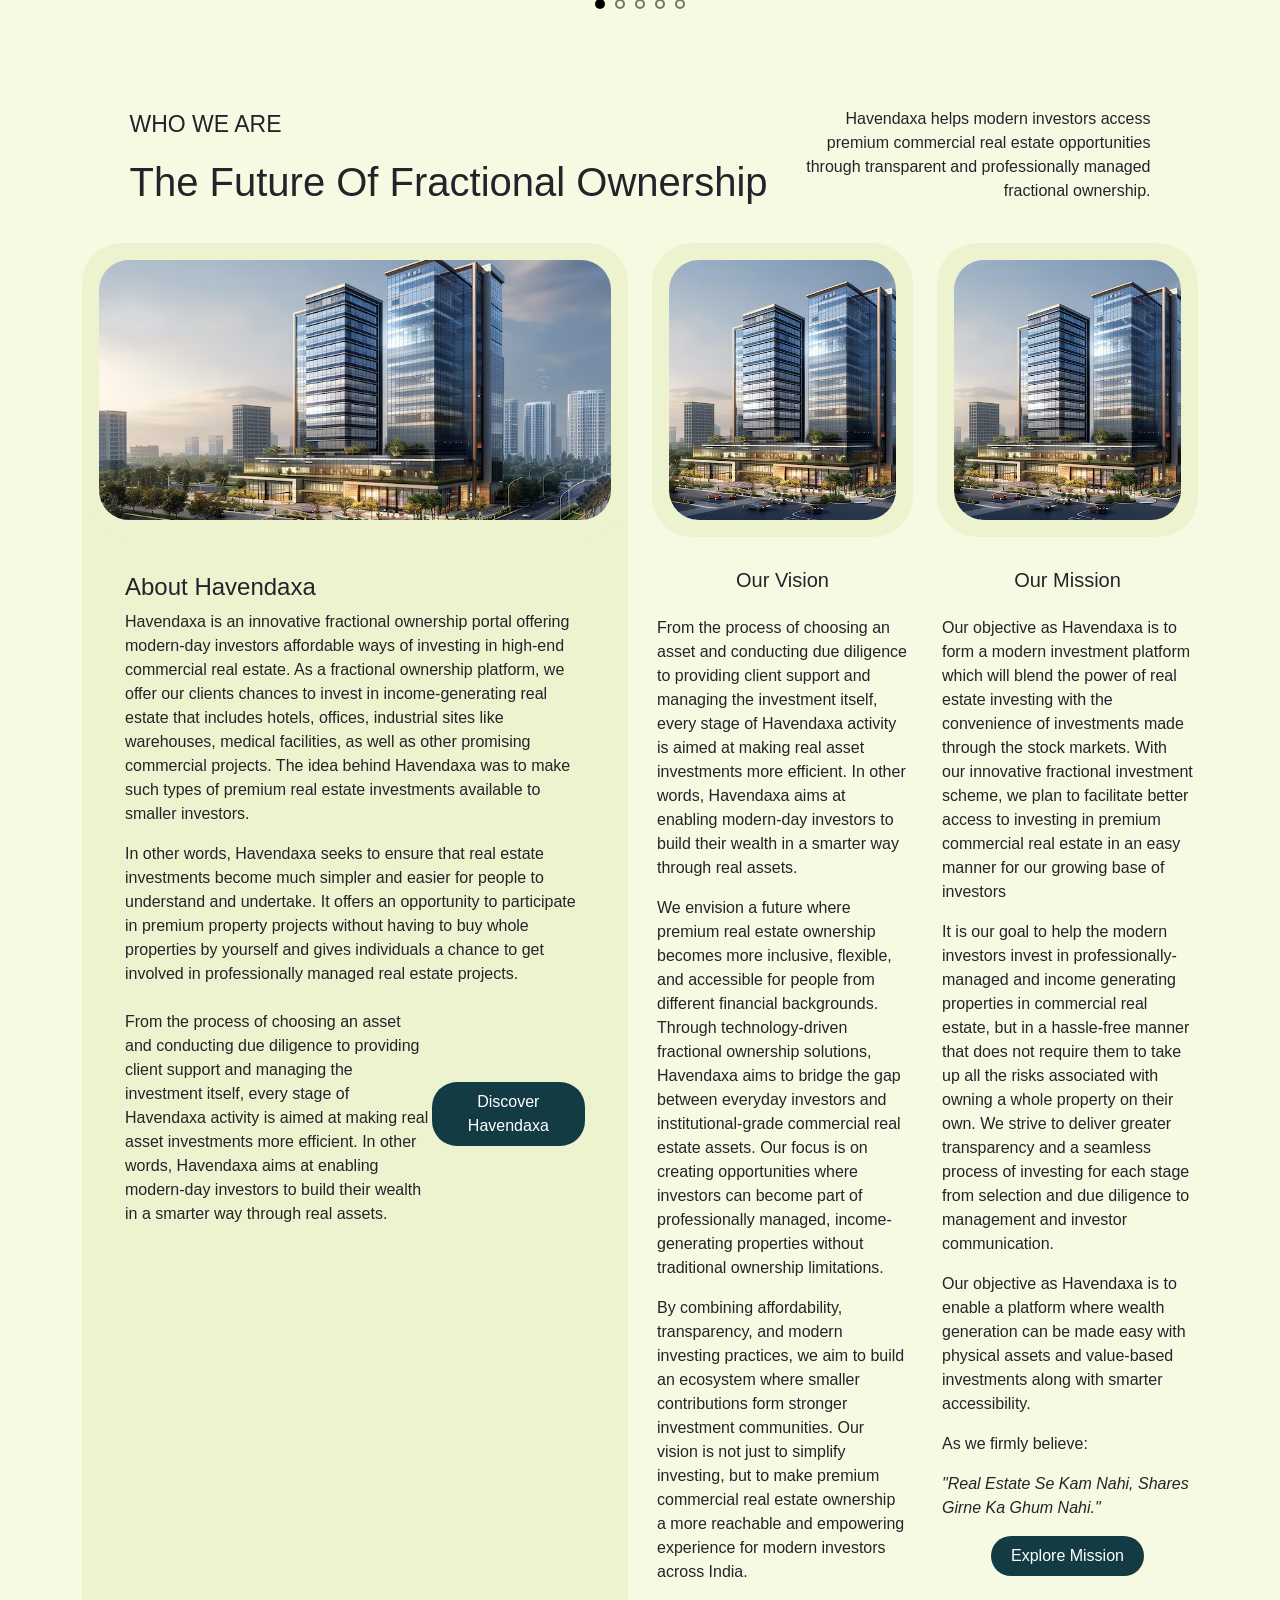
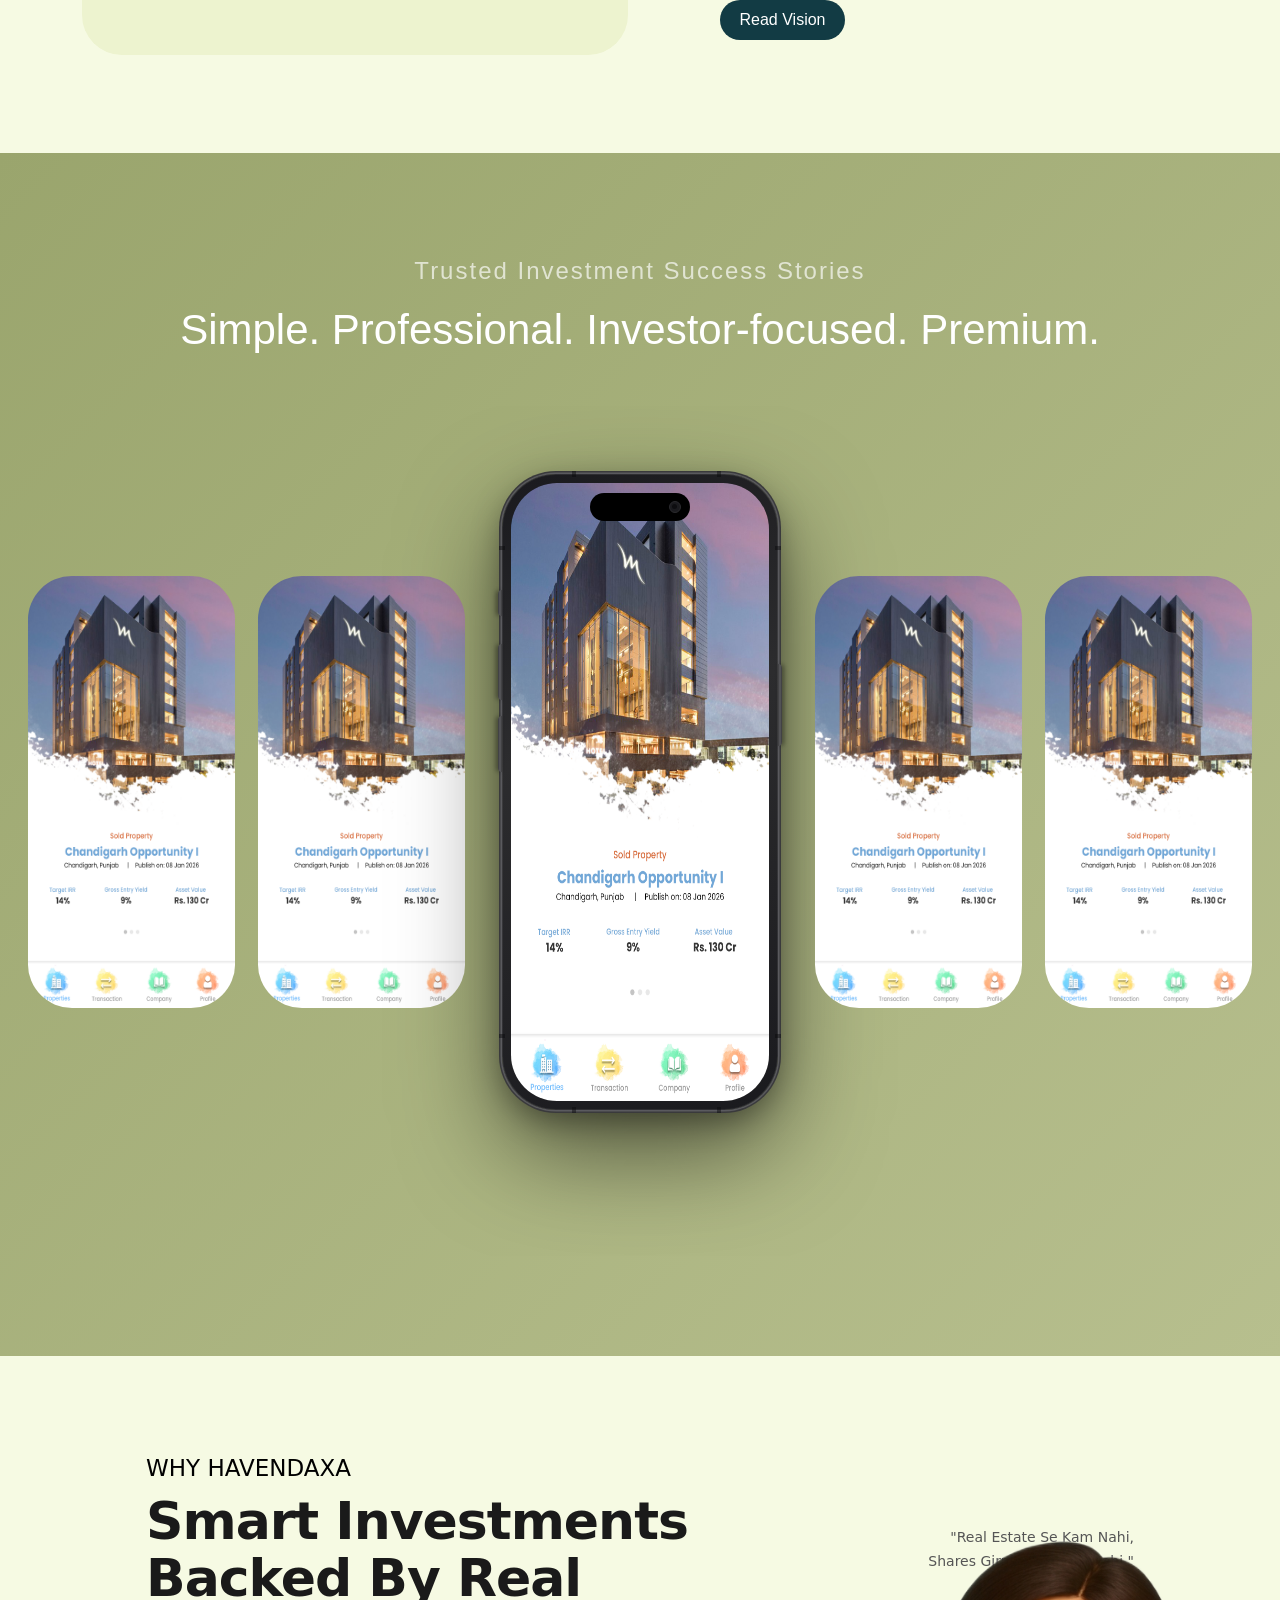
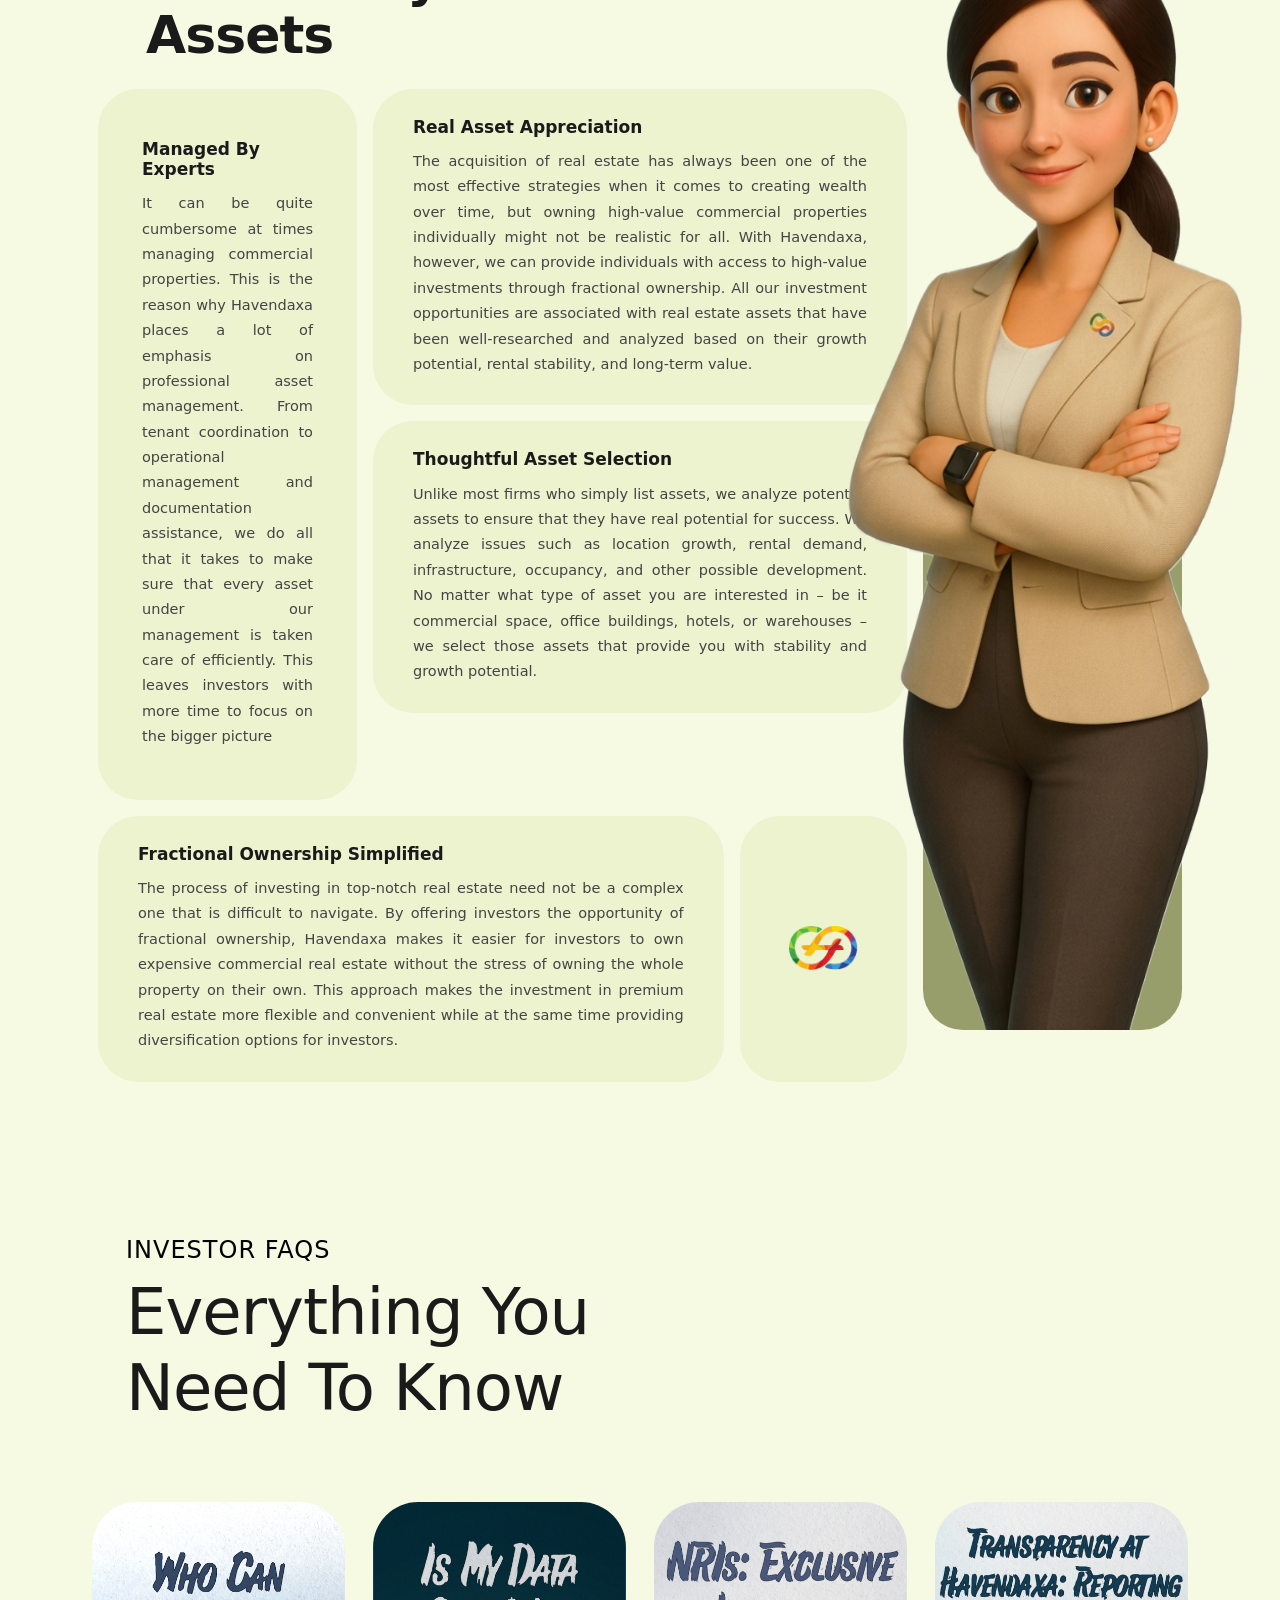
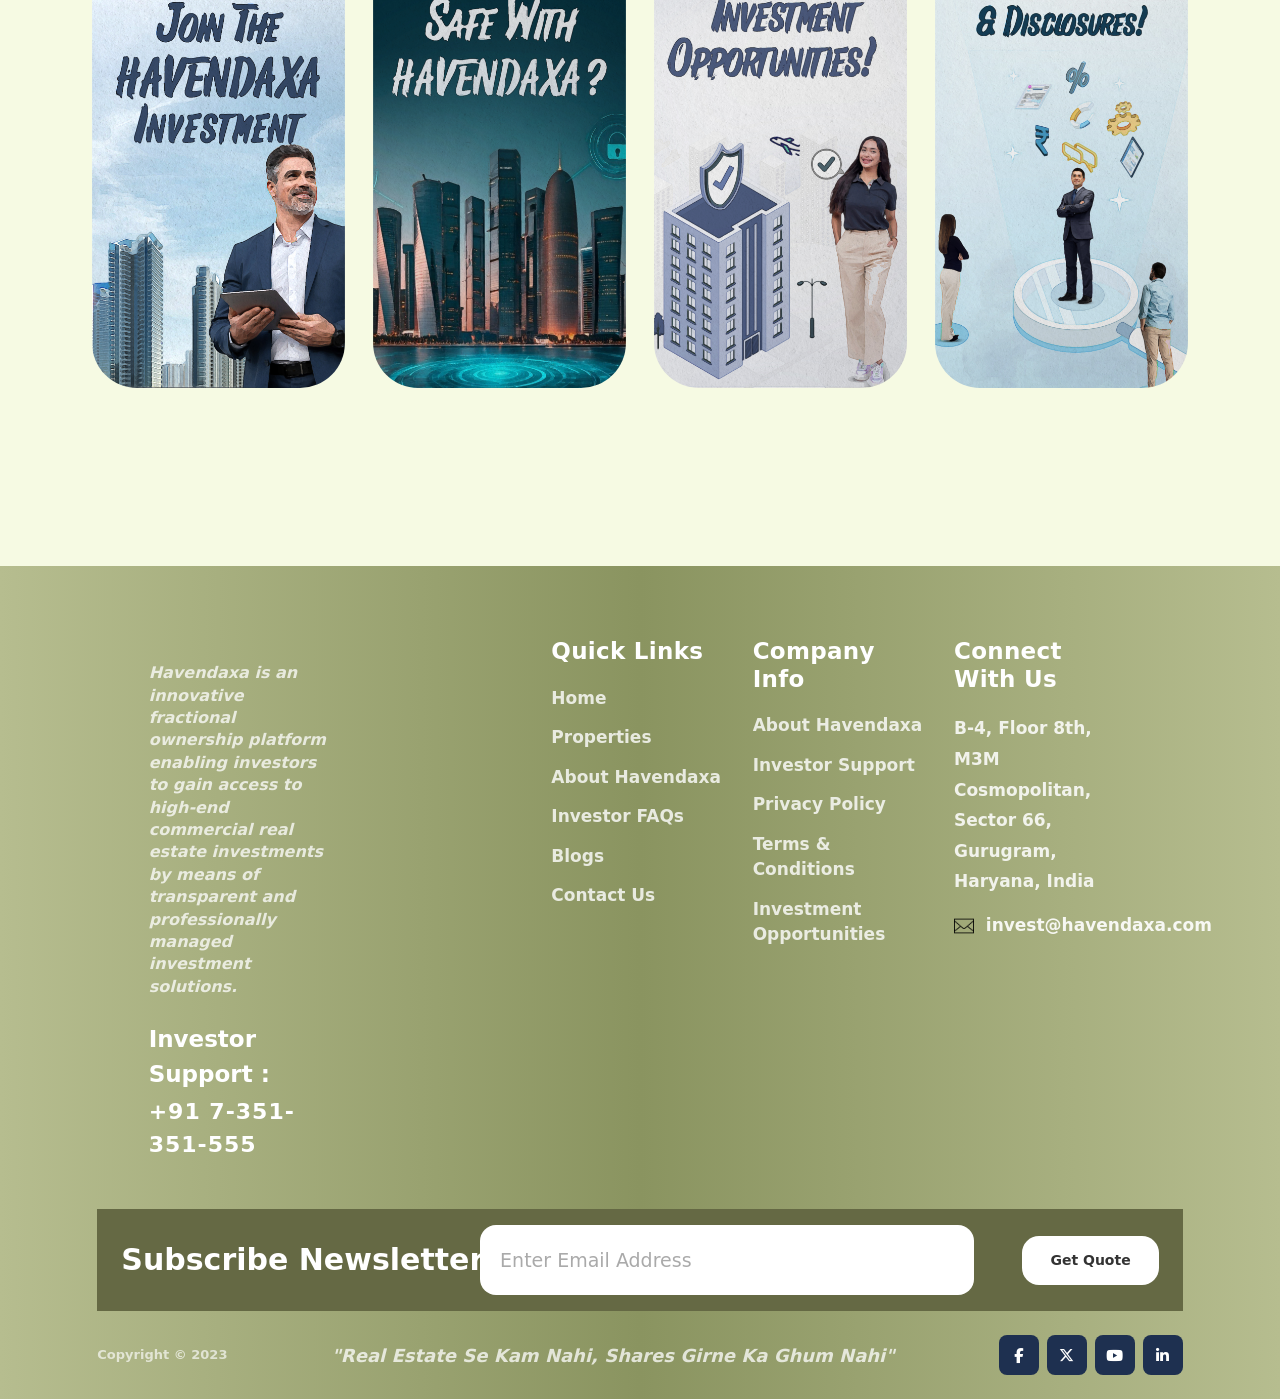
==== commit c1770f9d: "Updated home page" ====
--- a/index.html
+++ b/index.html
@@ -21,7 +21,7 @@
       href="https://fonts.googleapis.com/css2?family=Almendra+Display&family=Bitcount+Grid+Double:wght@100..900&family=Cookie&family=Emilys+Candy&family=MedievalSharp&family=Mystery+Quest&family=Rosarivo:ital@0;1&family=Satisfy&display=swap"
       rel="stylesheet" />
     <link rel="stylesheet" href="./assets/css/style.css" />
-    <title>Team Carousel</title>
+    <title>Havendaxa</title>
   </head>
   <body>
     <div class="navbar navbar-expand-lg navbar-light" id="nav-scroll">
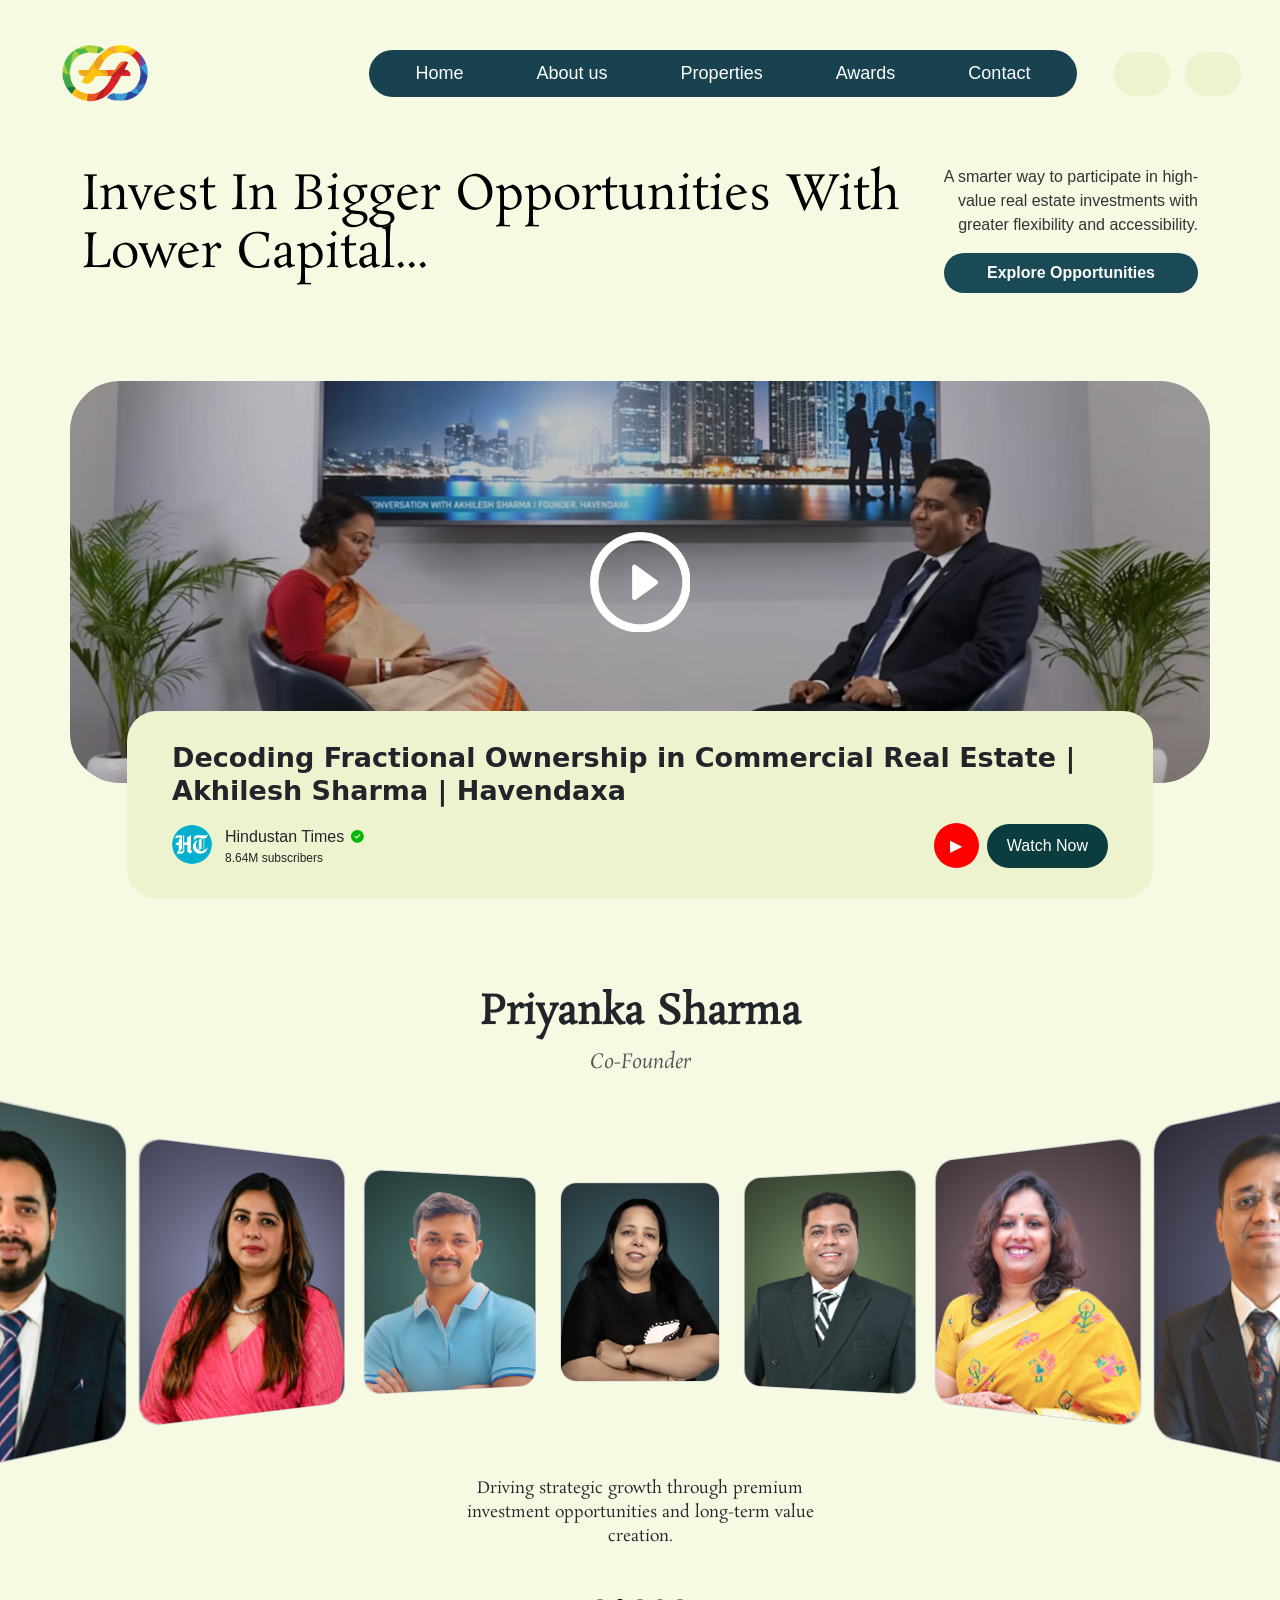
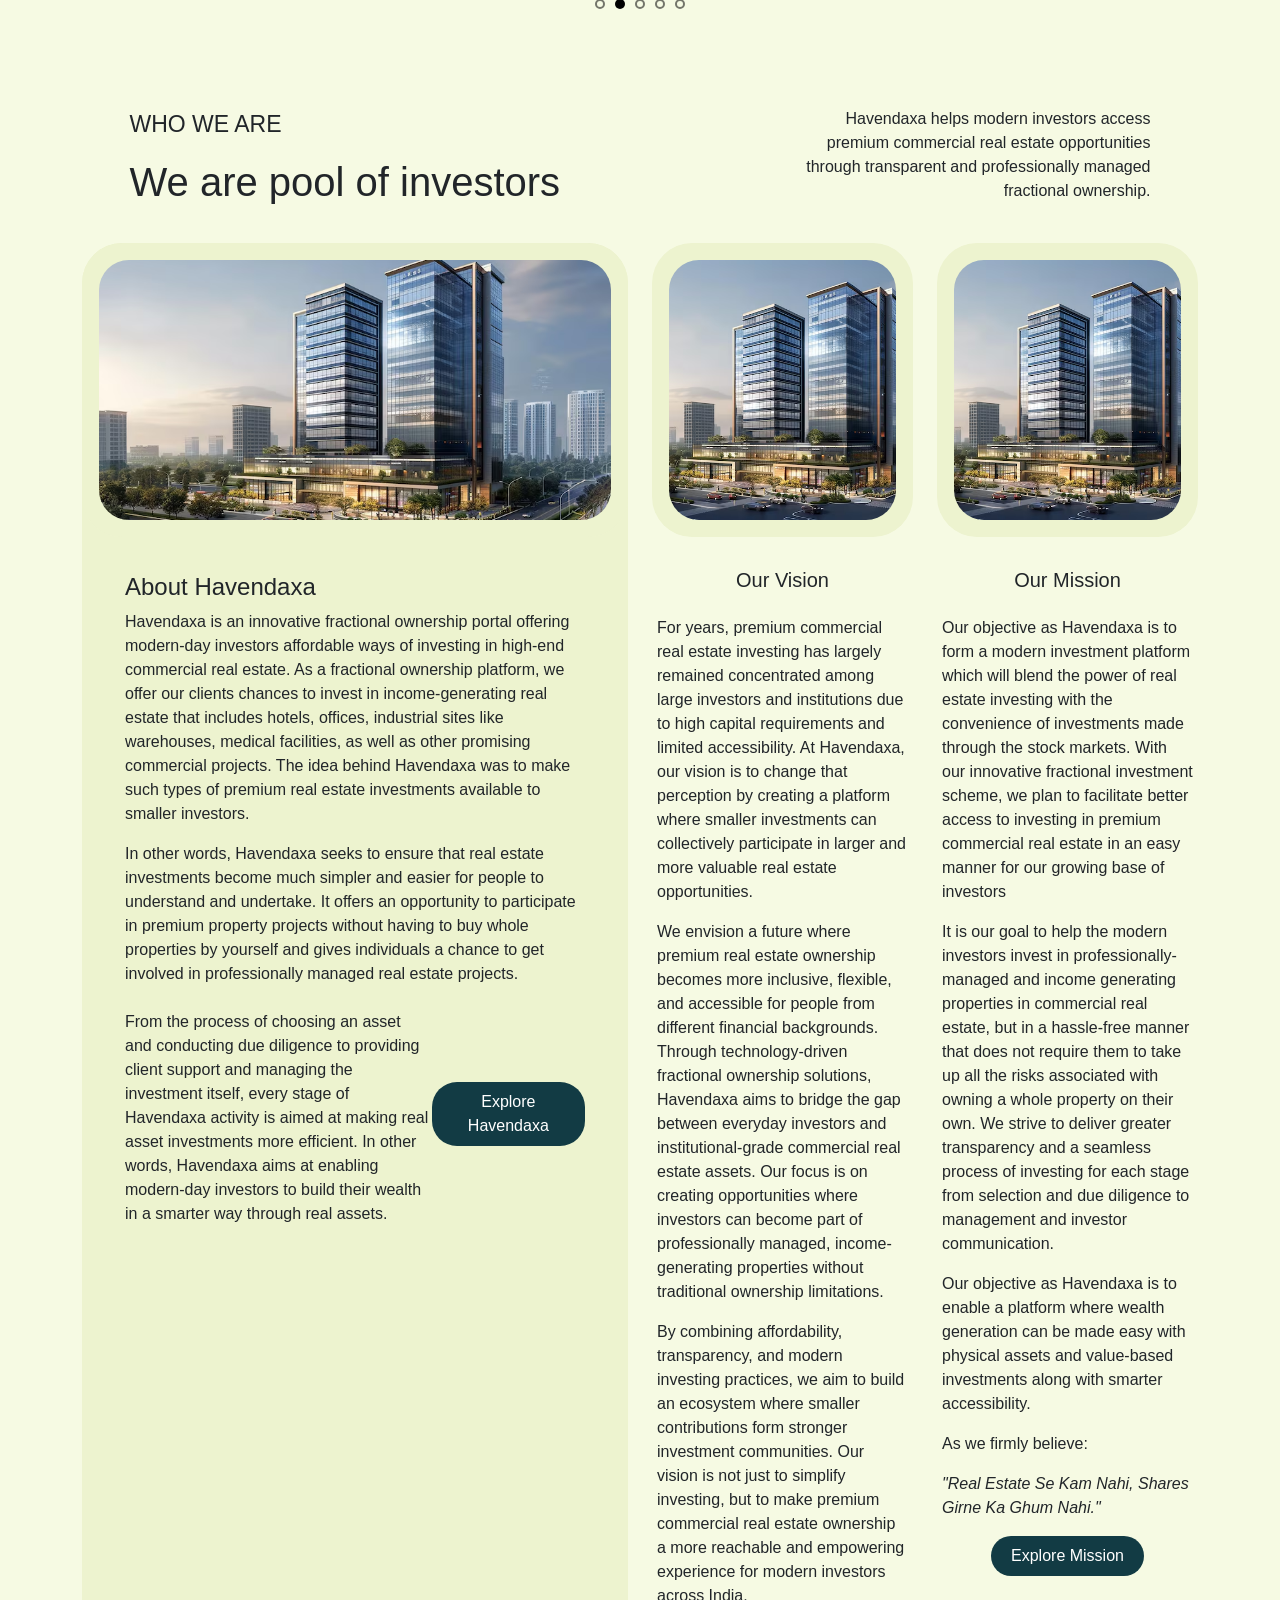
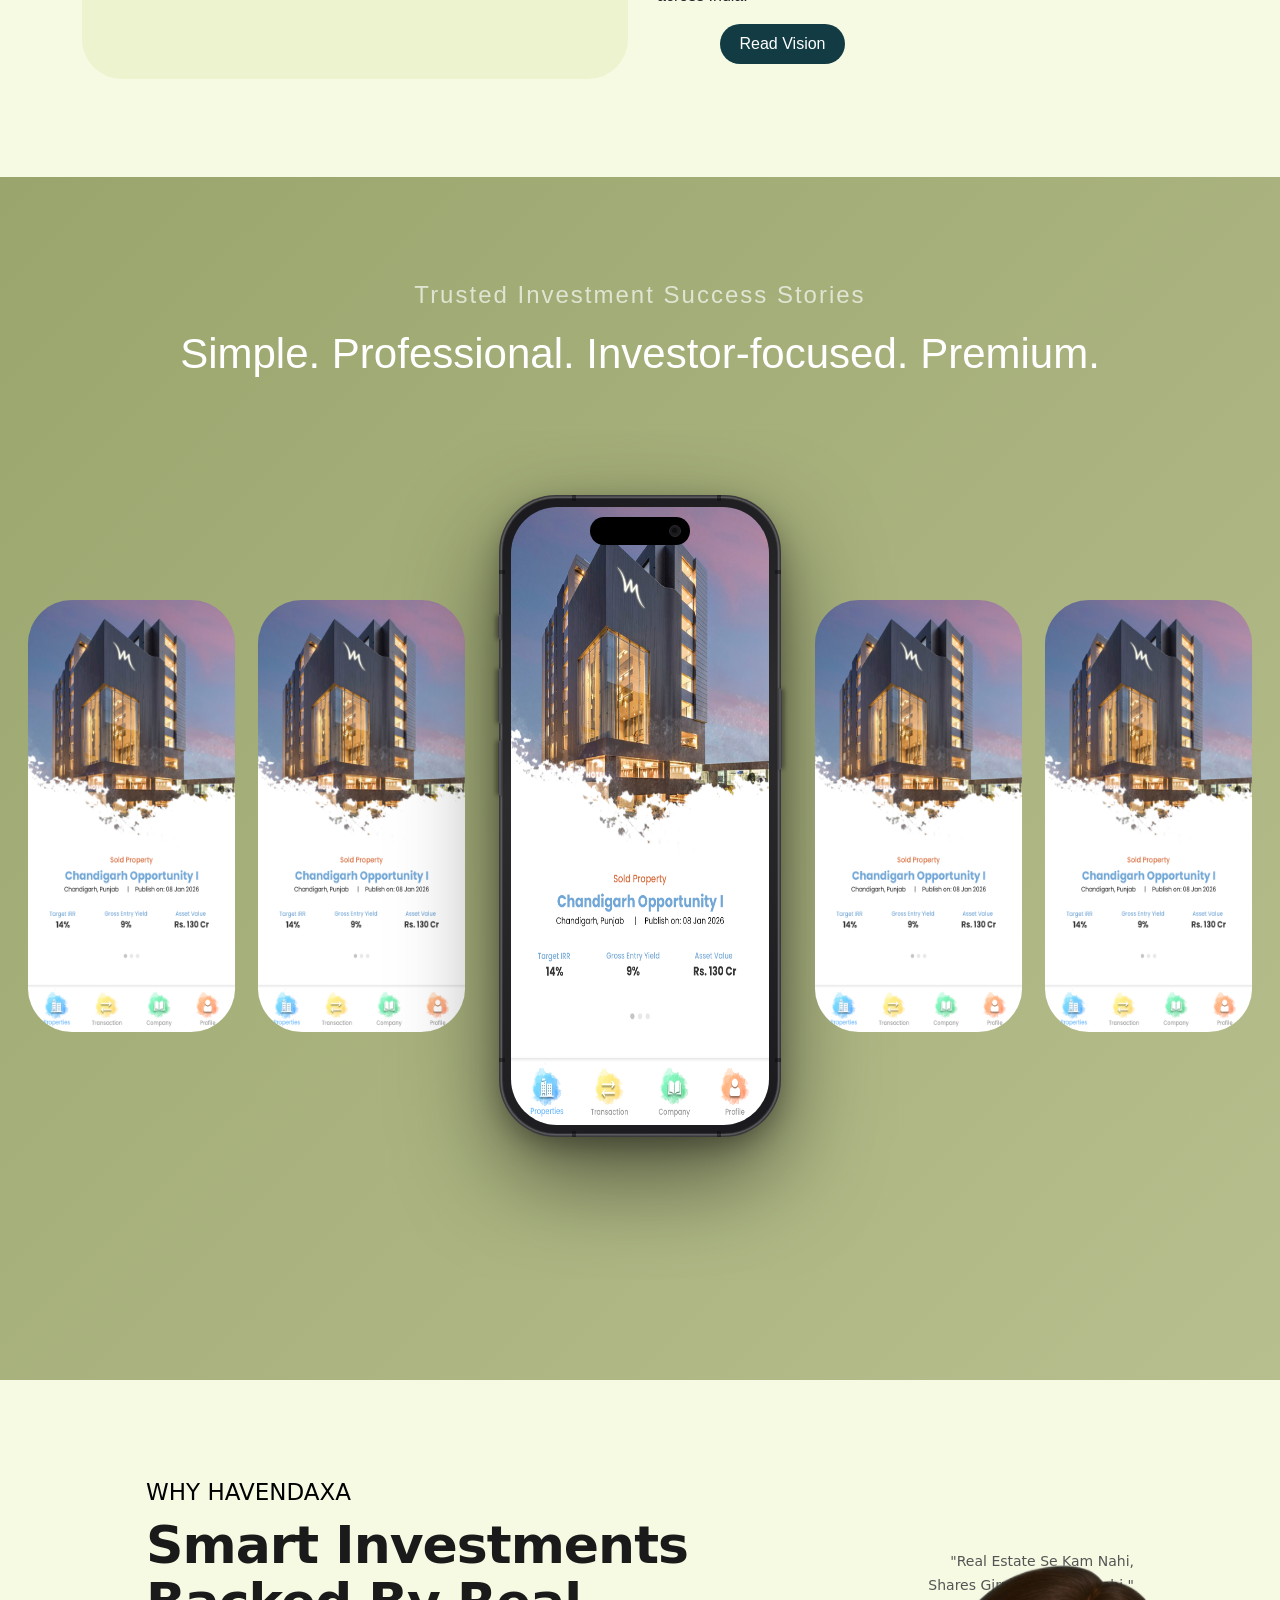
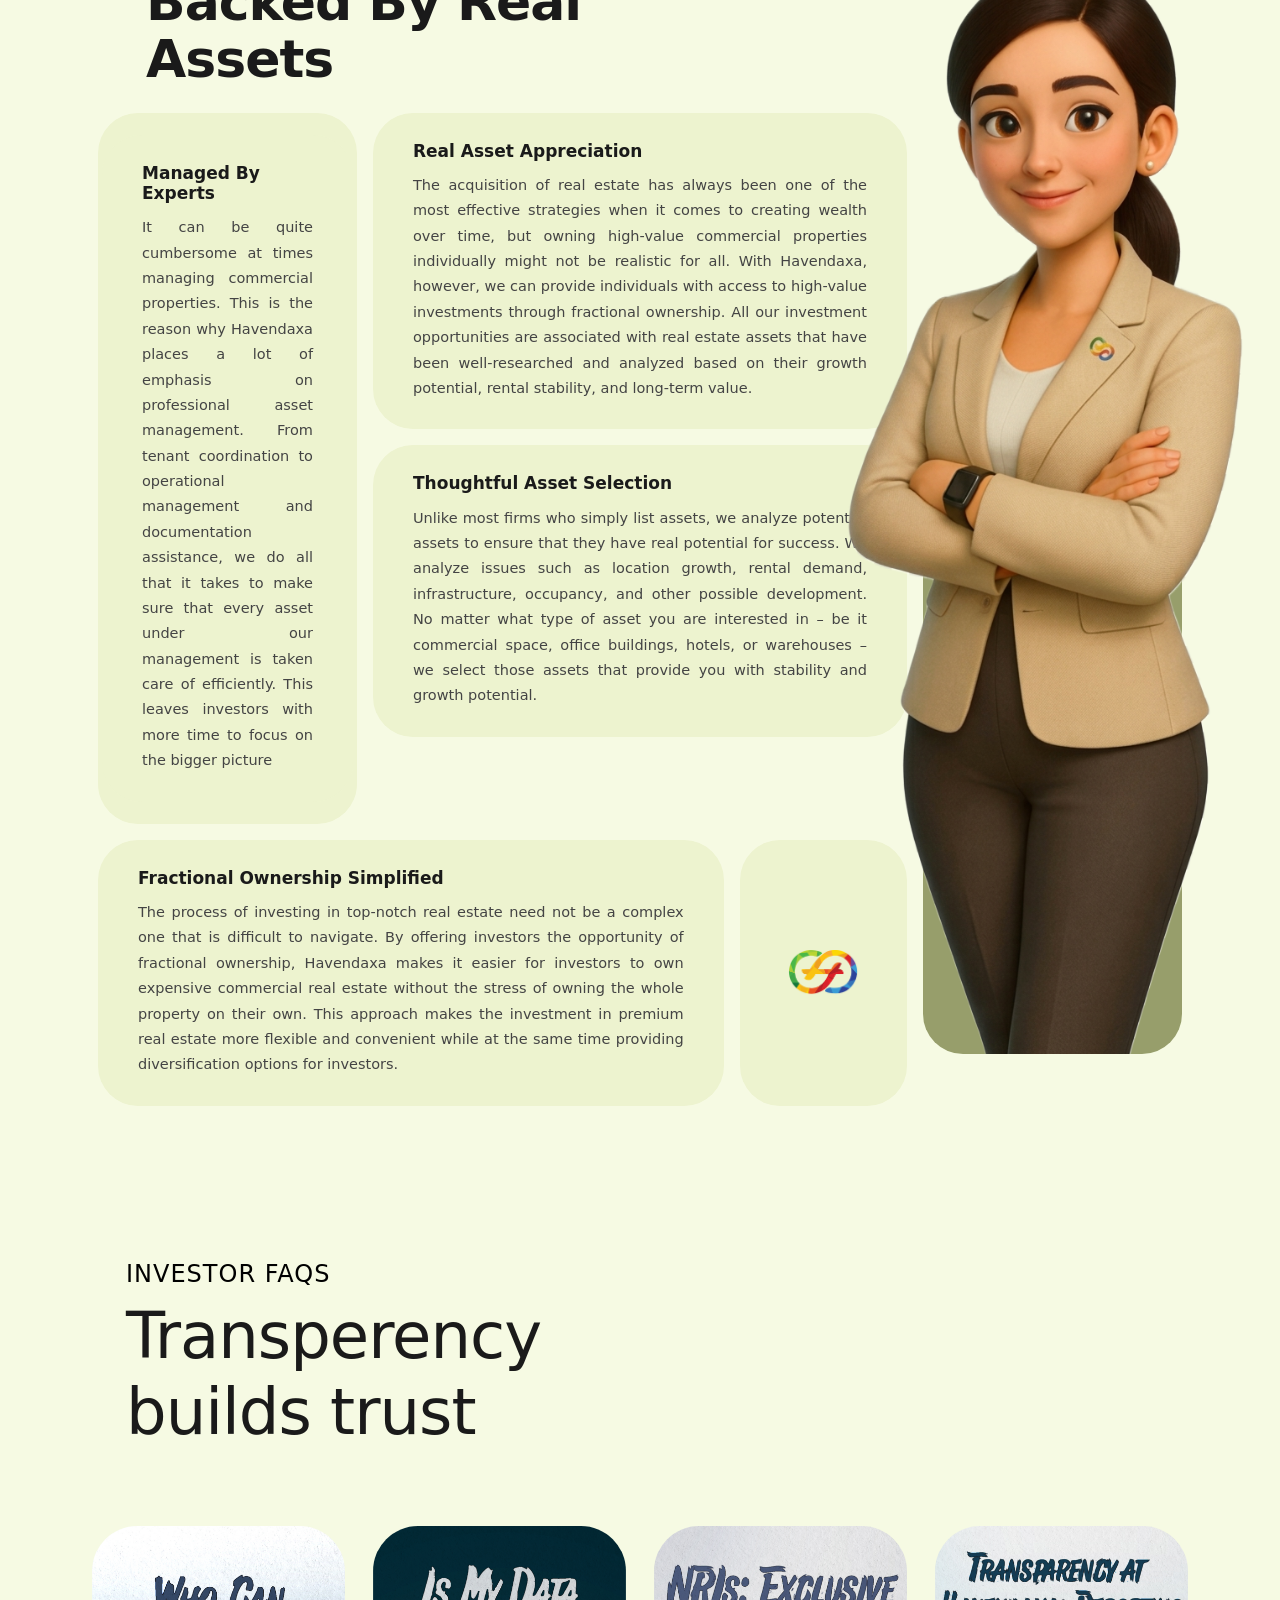
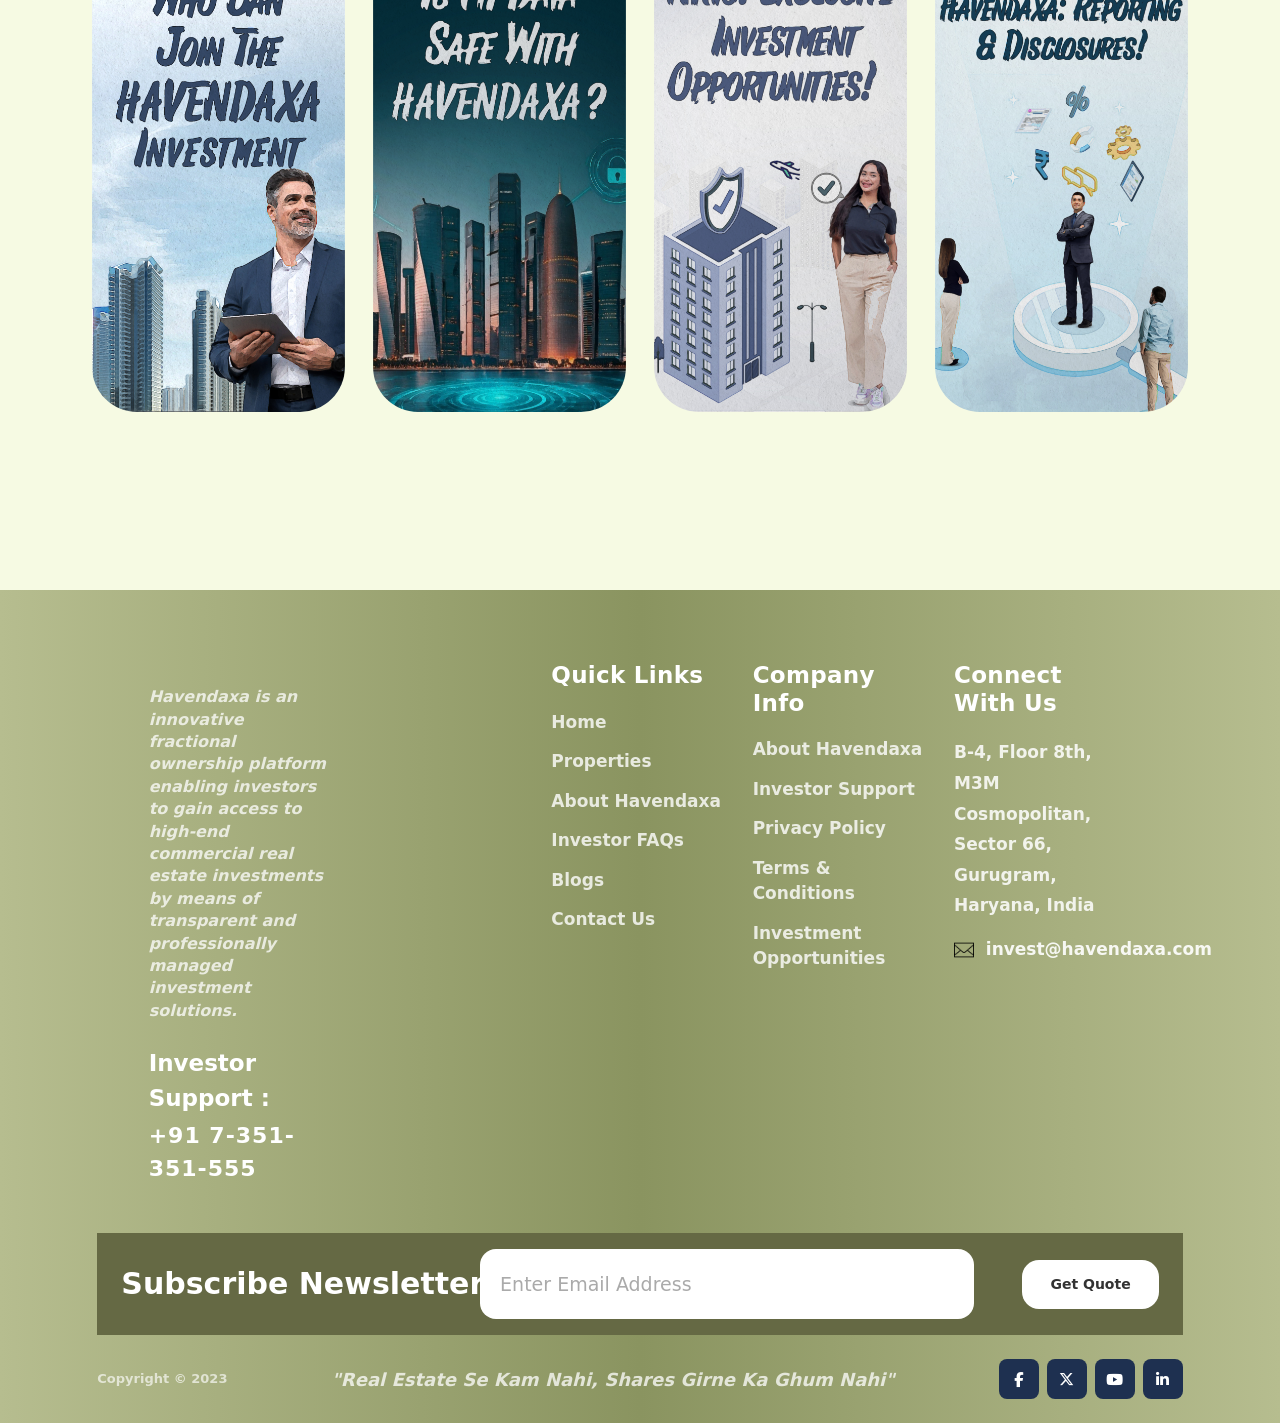
==== commit 60cf7402: "Content Correction" ====
--- a/index.html
+++ b/index.html
@@ -65,7 +65,7 @@
           <!-- LEFT TEXT -->
           <div class="col-lg-9 text-center text-lg-start mb-4 mb-lg-0">
             <h1 class="dream-title">
-              Access Bigger Assets with Smaller Investments...
+              Invest In Bigger Opportunities With Lower Capital...
             </h1>
           </div>
 
@@ -214,7 +214,7 @@
       <div class="row mb-4 d-flex justify-content-center">
         <div class="col-md-7 text-md-start">
           <p class="abt-company">WHO WE ARE</p>
-          <h2 class="section-title">The Future Of Fractional Ownership</h2>
+          <h2 class="section-title">We are pool of investors</h2>
         </div>
         <div class="col-md-4 text-md-end">
           <p class="section-desc">
@@ -266,7 +266,7 @@
                   build their wealth in a smarter way through real assets.
                 </p>
                 <button class="btn-custom main-card-btn mt-3 mb-4">
-                  Discover Havendaxa
+                  Explore Havendaxa
                 </button>
               </div>
             </div>
@@ -284,12 +284,12 @@
               <h5 class="mb-4">Our Vision</h5>
 
               <p class="text-md-start">
-                From the process of choosing an asset and conducting due
-                diligence to providing client support and managing the
-                investment itself, every stage of Havendaxa activity is aimed at
-                making real asset investments more efficient. In other words,
-                Havendaxa aims at enabling modern-day investors to build their
-                wealth in a smarter way through real assets.
+                For years, premium commercial real estate investing has largely
+                remained concentrated among large investors and institutions due
+                to high capital requirements and limited accessibility. At
+                Havendaxa, our vision is to change that perception by creating a
+                platform where smaller investments can collectively participate
+                in larger and more valuable real estate opportunities.
               </p>
               <p class="text-md-start">
                 We envision a future where premium real estate ownership becomes
@@ -569,7 +569,7 @@
         <div class="row align-items-start mb-5 px-5">
           <div class="col-12 col-lg-6 text-md-start">
             <p class="faq-subtitle">INVESTOR FAQs</p>
-            <h2 class="faq-title">Everything You Need To Know</h2>
+            <h2 class="faq-title">Transperency builds trust</h2>
           </div>
           <div class="col-12 col-lg-4 offset-lg-2 text-lg-end mt-2 mt-lg-0">
             <p class="faq-desc">
